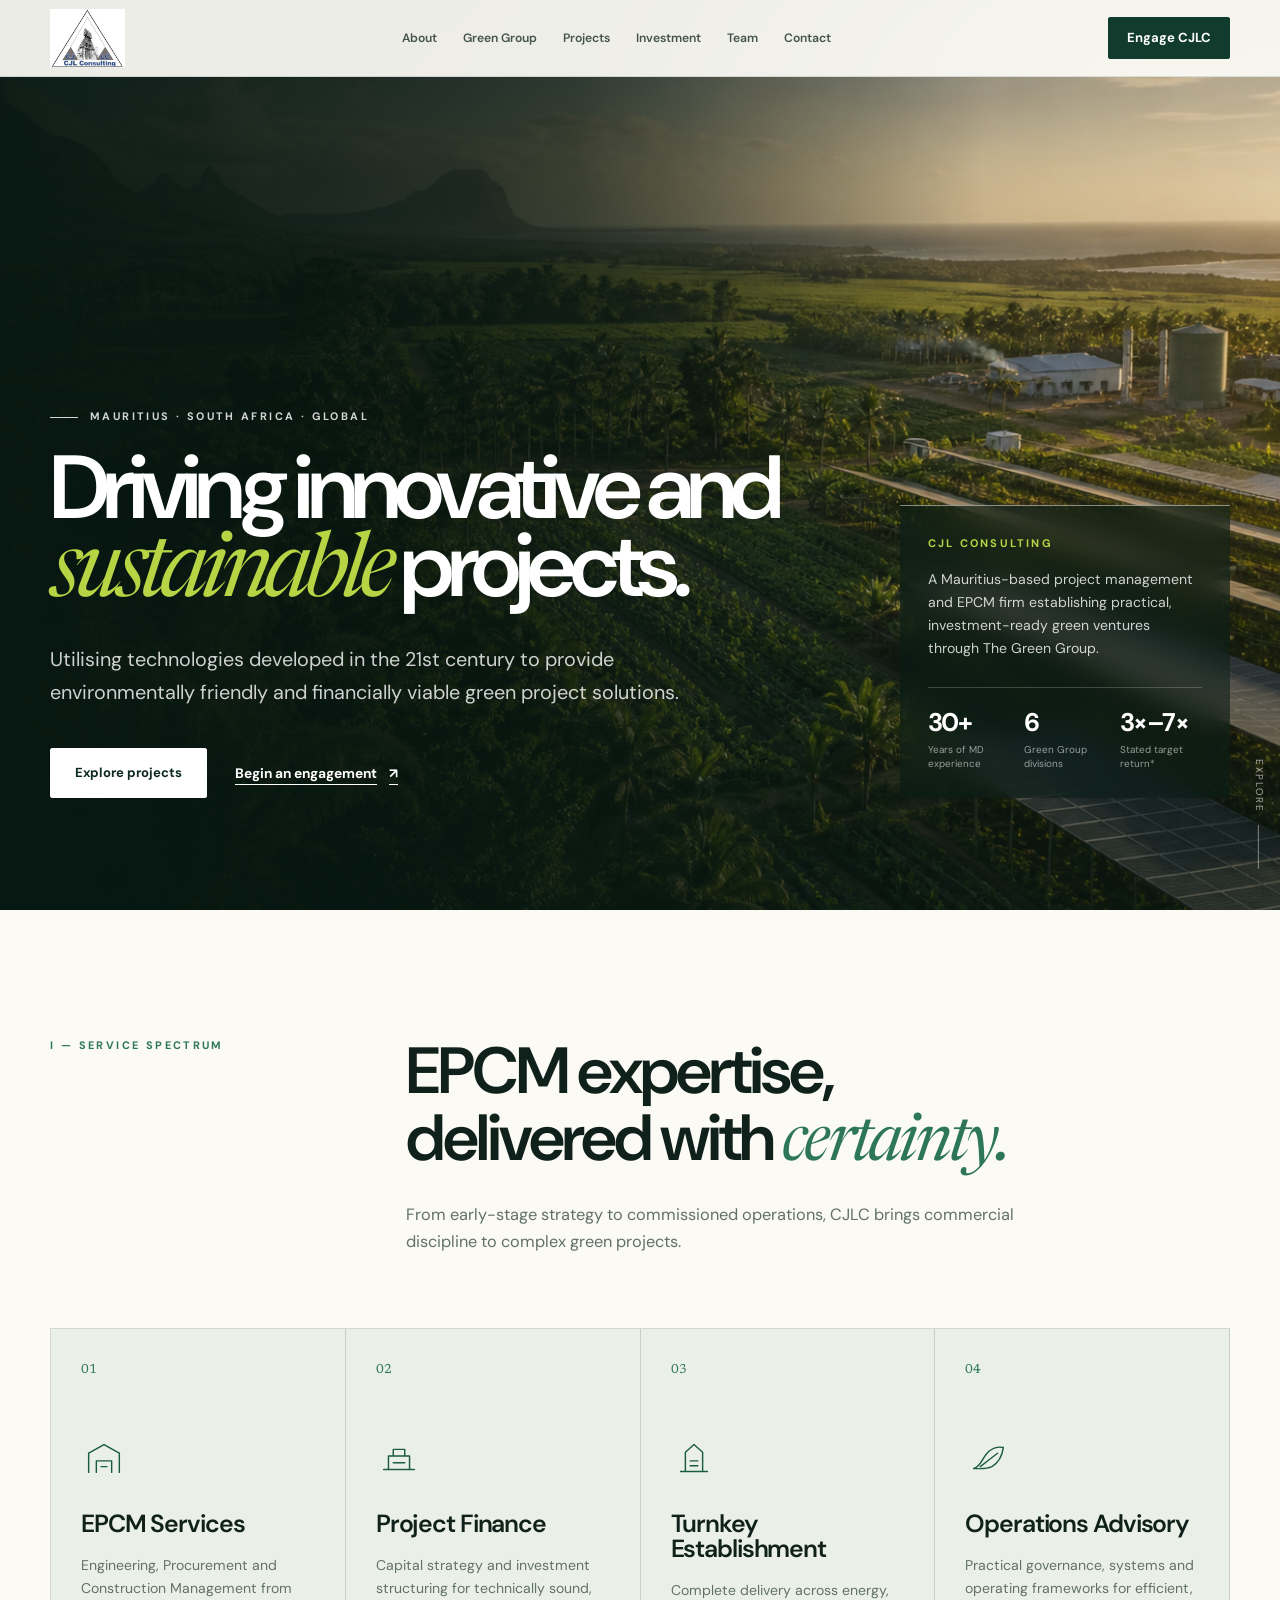
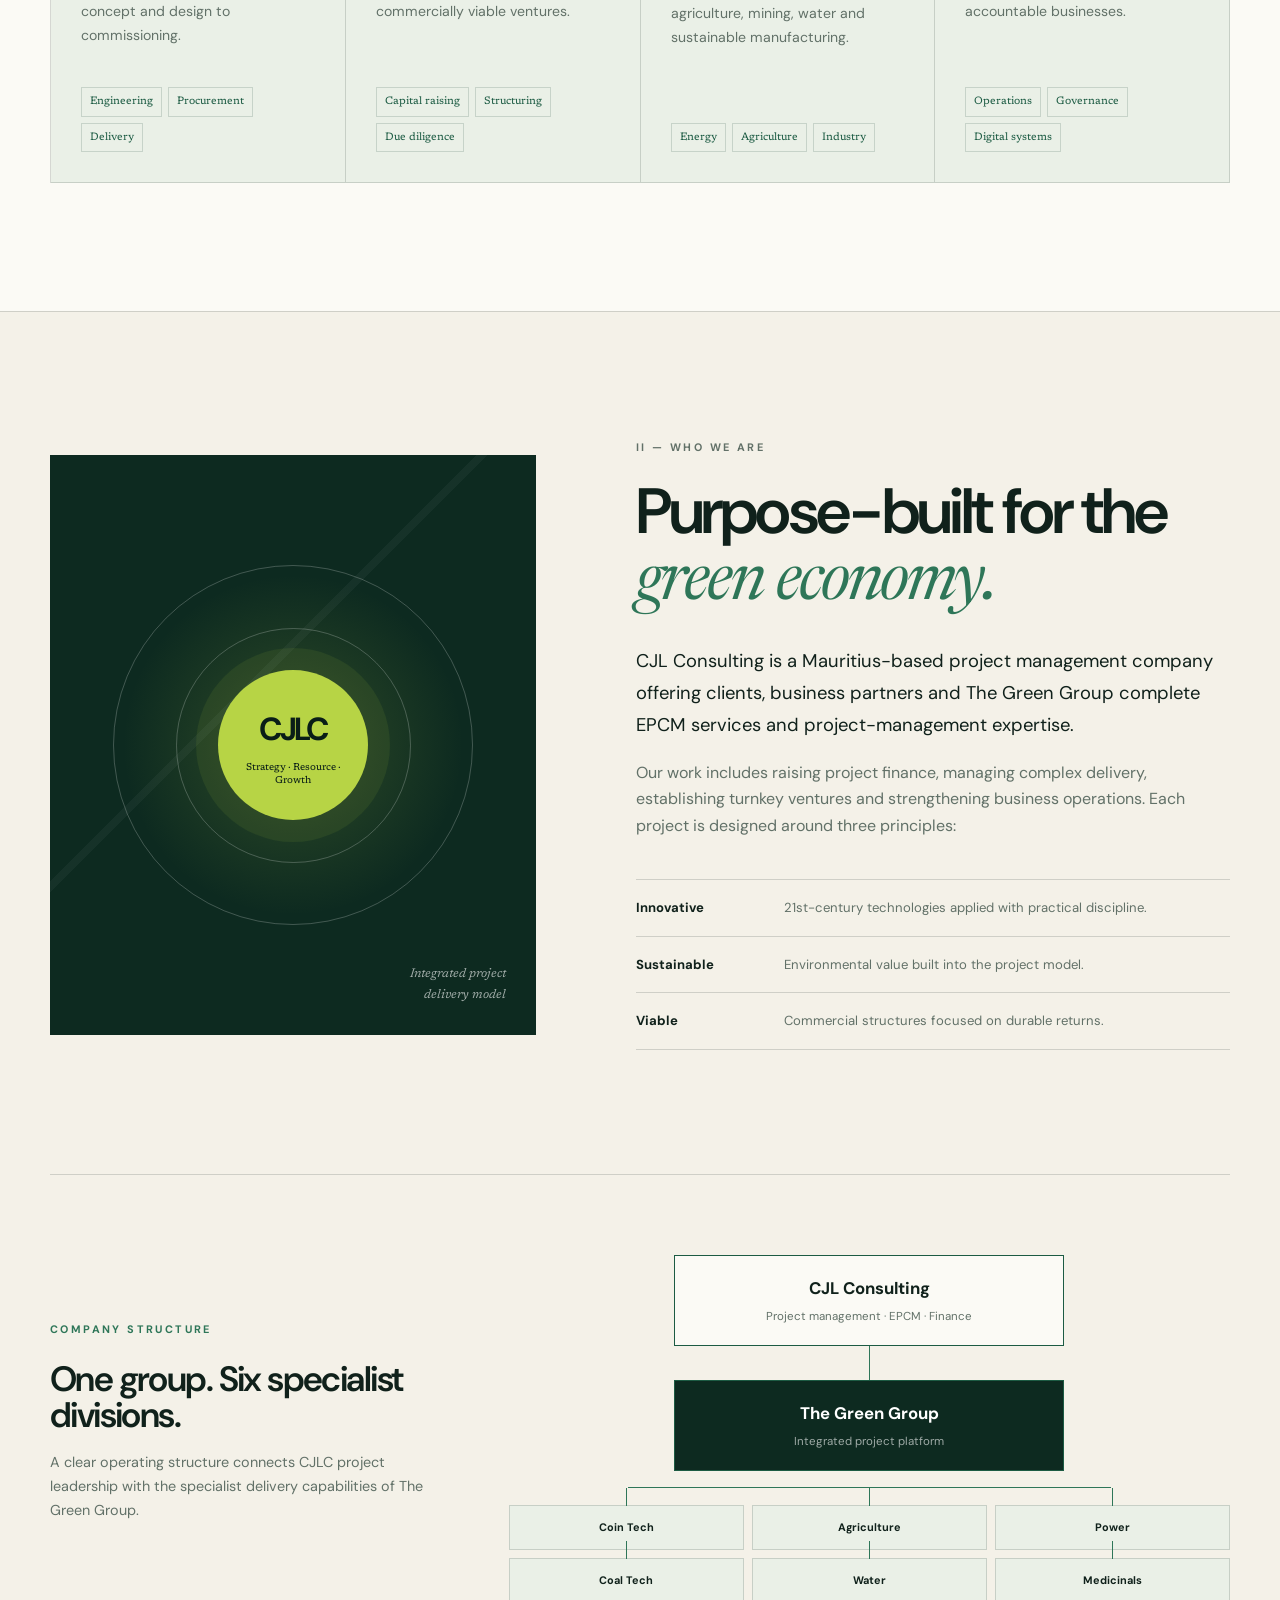
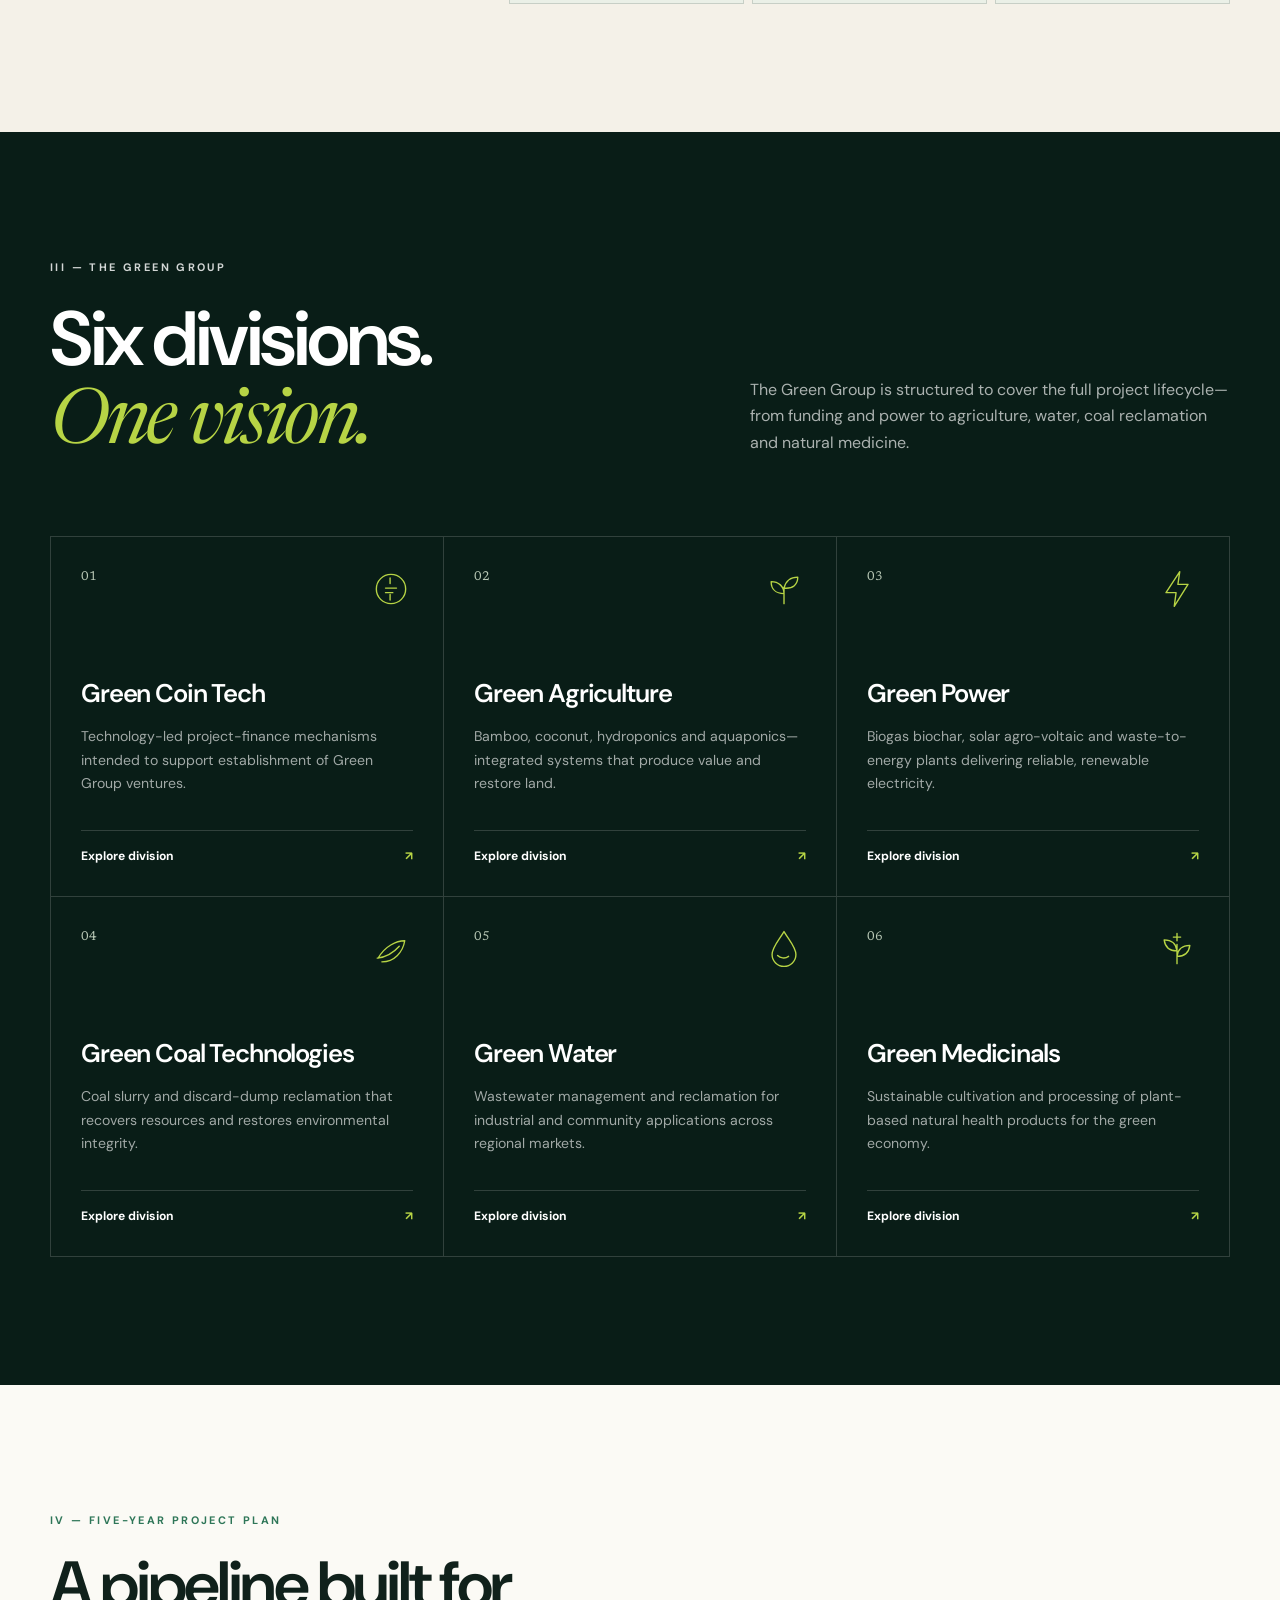
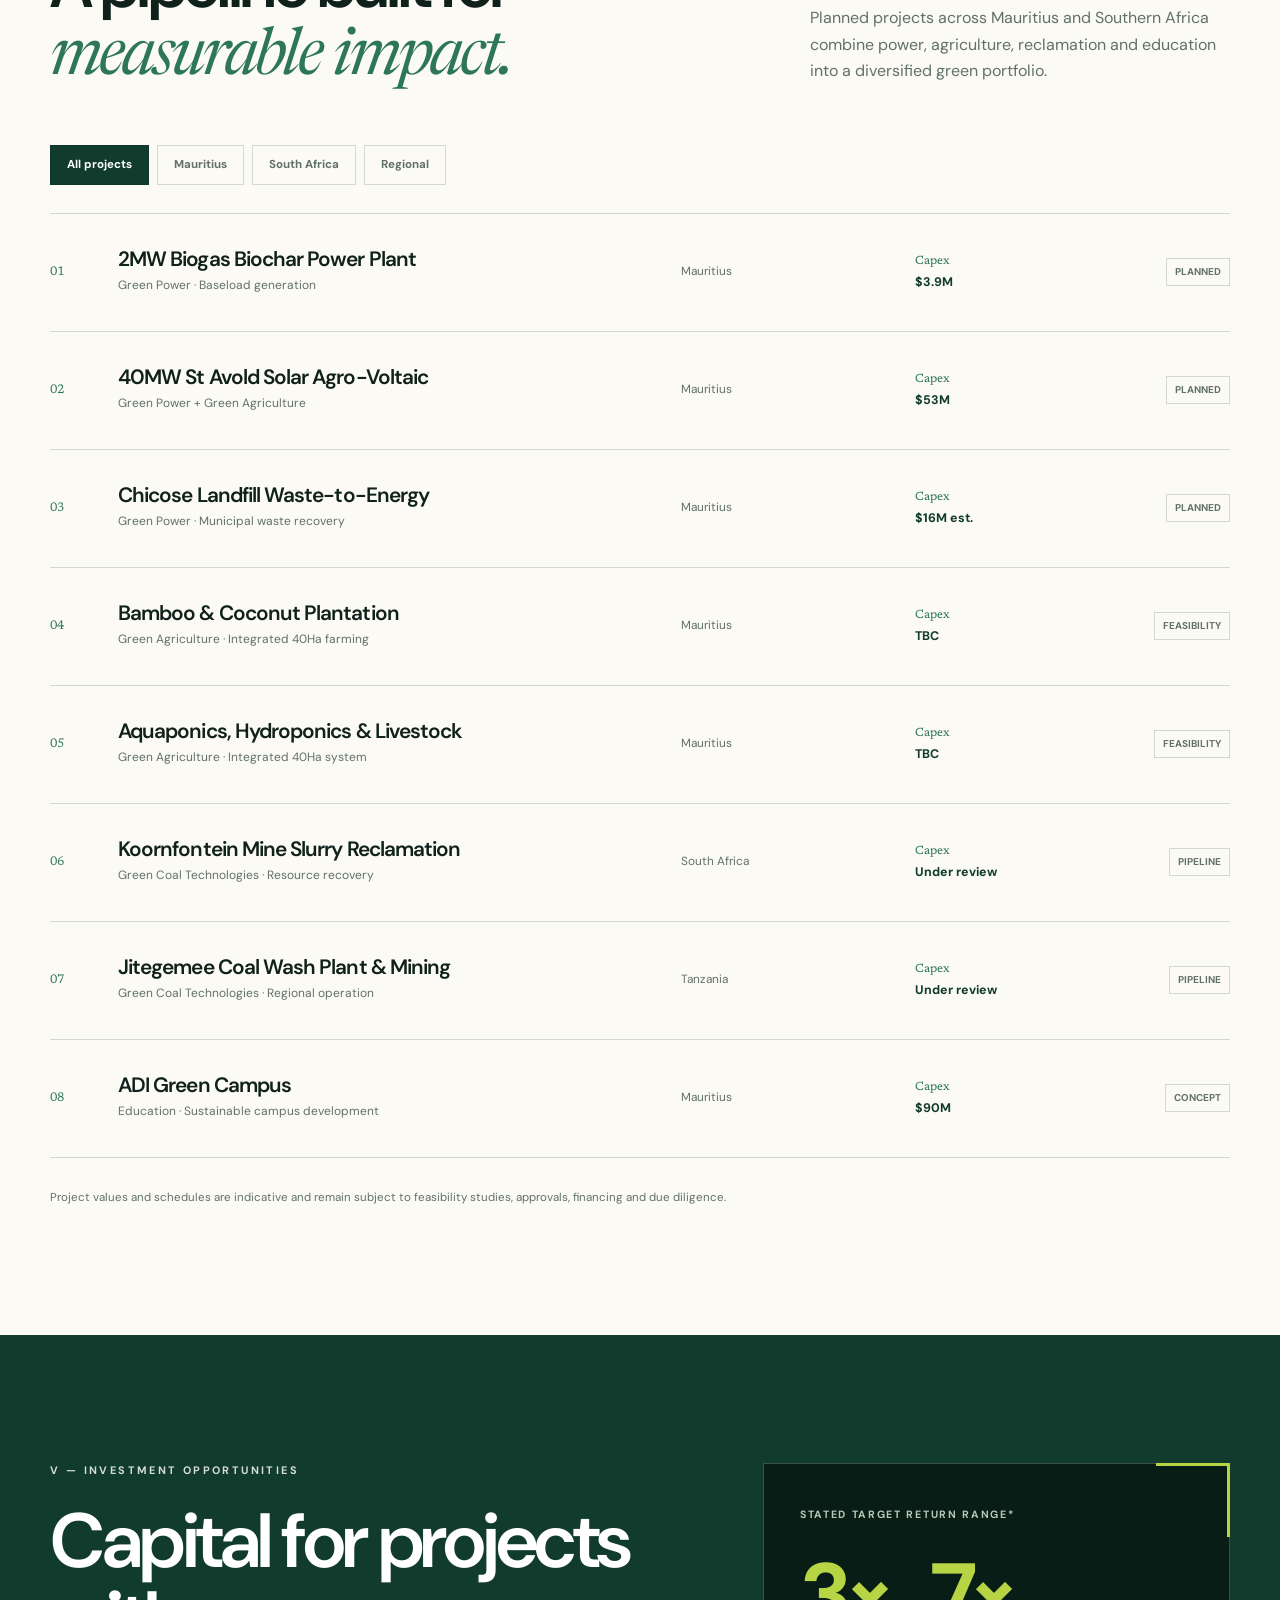
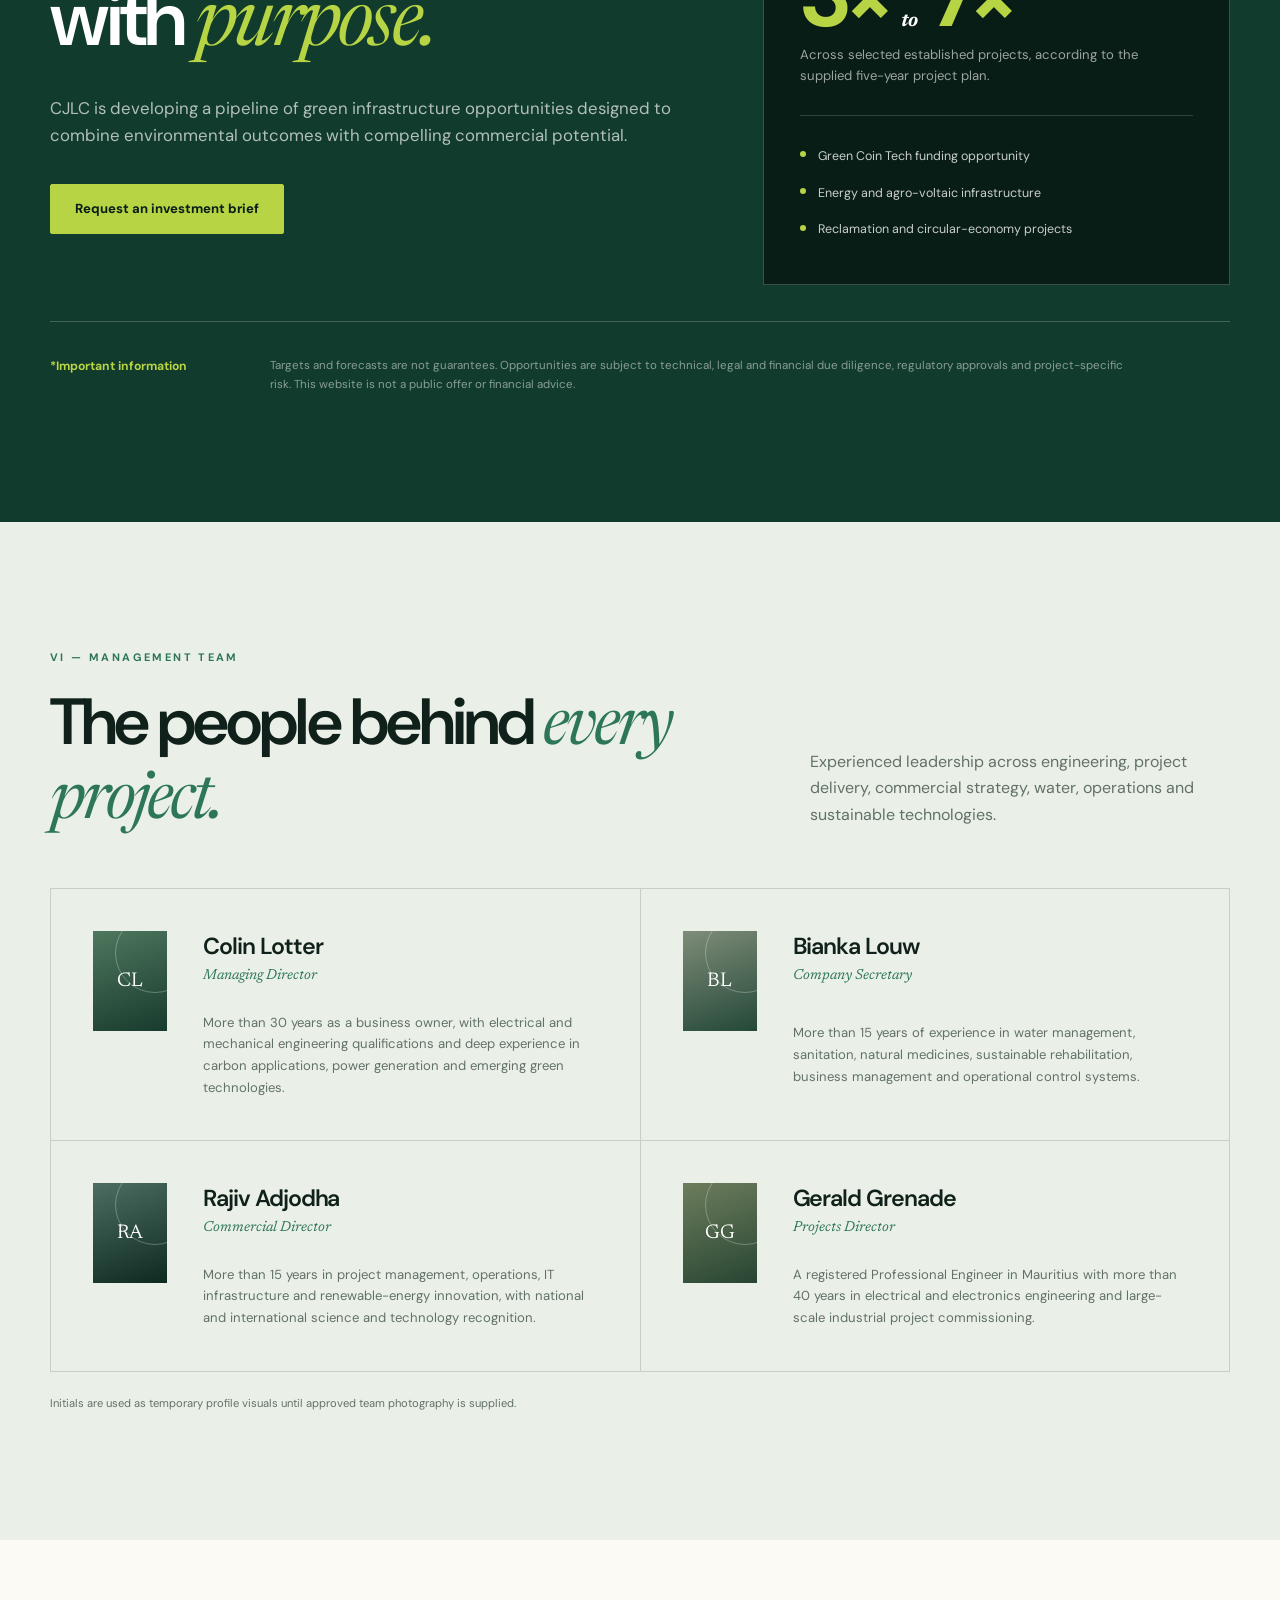
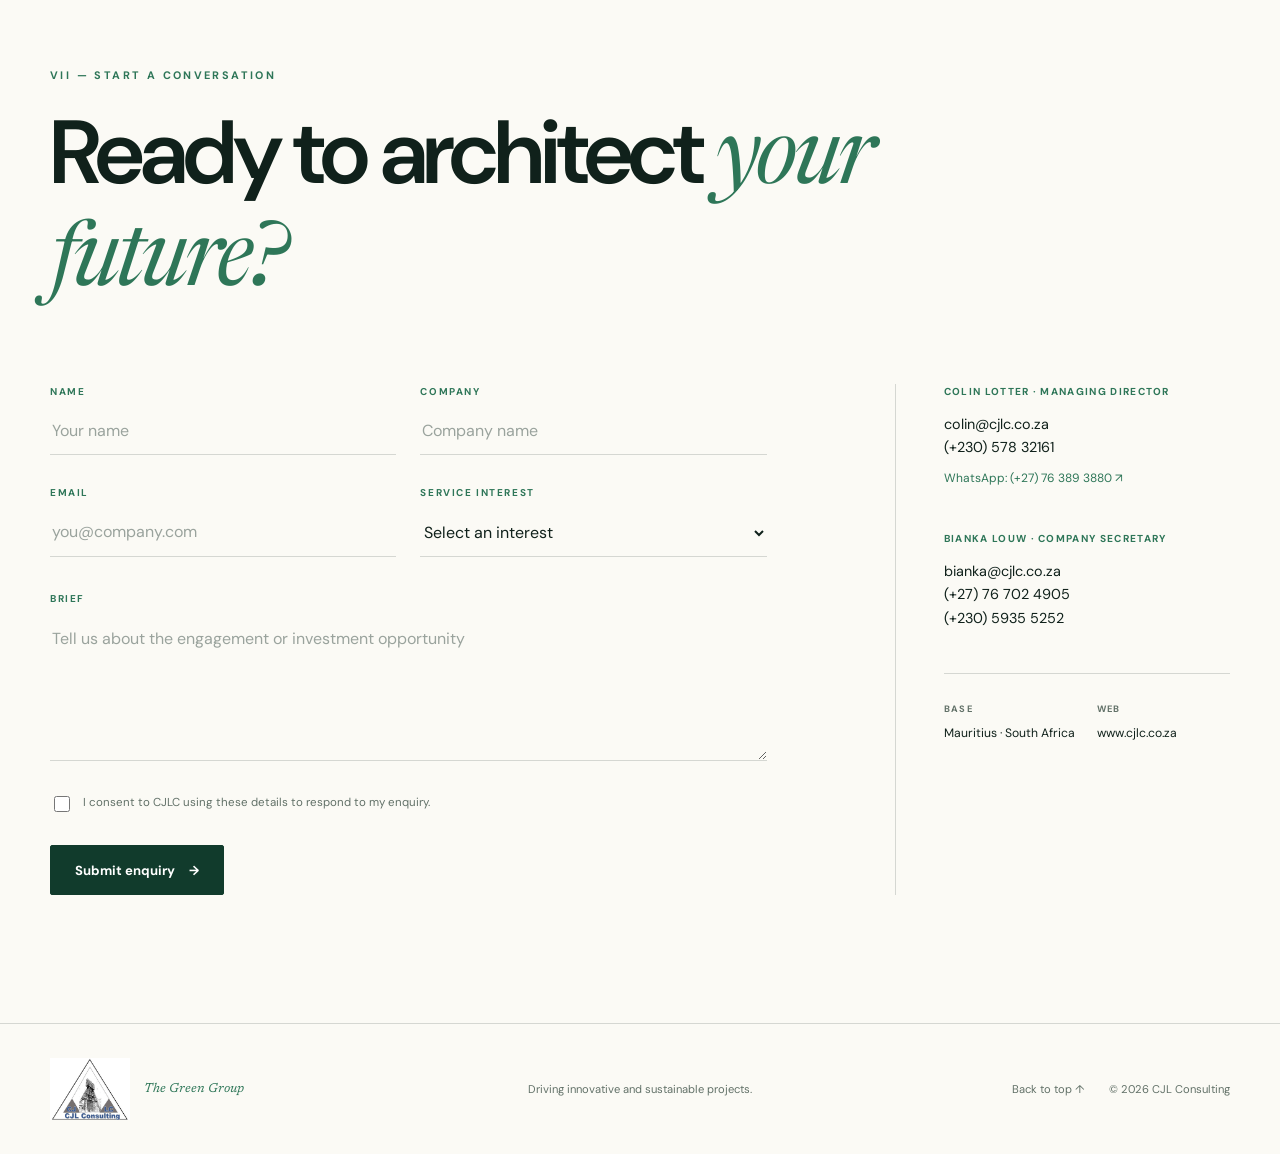
==== index.html @ 6fe9aca4 "Add files via upload" ====
<!doctype html>
<html lang="en">
<head>
  <meta charset="utf-8">
  <meta name="viewport" content="width=device-width, initial-scale=1">
  <meta name="theme-color" content="#113b2c">
  <meta name="description" content="CJL Consulting delivers EPCM, project management and investment-ready green projects across Mauritius, South Africa and regional markets.">
  <meta property="og:title" content="CJL Consulting | Driving Innovative and Sustainable Projects">
  <meta property="og:description" content="Environmentally responsible and financially viable project solutions from CJL Consulting and The Green Group.">
  <meta property="og:image" content="assets/cjlc-mauritius-energy-hero.png">
  <meta property="og:type" content="website">
  <title>CJL Consulting | Sustainable Project Solutions</title>
  <link rel="icon" href="assets/favicon.svg" type="image/svg+xml">
  <link rel="preconnect" href="https://fonts.googleapis.com">
  <link rel="preconnect" href="https://fonts.gstatic.com" crossorigin>
  <link href="https://fonts.googleapis.com/css2?family=DM+Sans:wght@400;500;600;700&family=Newsreader:ital,wght@0,400;0,500;1,400;1,500&display=swap" rel="stylesheet">
  <link rel="stylesheet" href="styles.css">
  <script src="script.js" defer></script>
</head>
<body>
  <a class="skip-link" href="#main-content">Skip to content</a>

  <header class="site-header" data-header>
    <div class="container header-inner">
      <a class="brand" href="#home" aria-label="CJL Consulting home">
        <img class="brand-logo" src="assets/cjlc-consulting-logo.png" alt="">
      </a>

      <button class="menu-toggle" type="button" aria-expanded="false" aria-controls="primary-navigation" data-menu-toggle>
        <span class="sr-only">Open navigation</span>
        <span></span><span></span>
      </button>

      <nav class="primary-nav" id="primary-navigation" aria-label="Primary navigation" data-navigation>
        <a href="#about">About</a>
        <a href="#group">Green Group</a>
        <a href="#projects">Projects</a>
        <a href="#investment">Investment</a>
        <a href="#team">Team</a>
        <a href="#contact">Contact</a>
      </nav>

      <a class="button button-small header-cta" href="#contact">Engage CJLC</a>
    </div>
  </header>

  <main id="main-content">
    <section class="hero" id="home" aria-labelledby="hero-title">
      <div class="hero-image" role="img" aria-label="Solar agro-voltaic project integrated with tropical agriculture in Mauritius"></div>
      <div class="hero-shade"></div>
      <div class="container hero-inner">
        <div class="hero-copy reveal">
          <p class="eyebrow light"><span></span>Mauritius · South Africa · Global</p>
          <h1 id="hero-title">Driving innovative and <em>sustainable</em> projects.</h1>
          <p class="hero-lead">Utilising technologies developed in the 21st century to provide environmentally friendly and financially viable green project solutions.</p>
          <div class="hero-actions">
            <a class="button button-light" href="#projects">Explore projects</a>
            <a class="text-link light-link" href="#contact">Begin an engagement <span aria-hidden="true">↗</span></a>
          </div>
        </div>

        <aside class="hero-panel reveal" aria-label="Company summary">
          <p class="panel-kicker">CJL Consulting</p>
          <p>A Mauritius-based project management and EPCM firm establishing practical, investment-ready green ventures through The Green Group.</p>
          <div class="hero-metrics">
            <div><strong>30+</strong><span>Years of MD experience</span></div>
            <div><strong>6</strong><span>Green Group divisions</span></div>
            <div><strong>3×–7×</strong><span>Stated target return*</span></div>
          </div>
        </aside>
      </div>
      <div class="hero-scroll" aria-hidden="true">Explore <span></span></div>
    </section>

    <section class="section services" aria-labelledby="services-title">
      <div class="container">
        <div class="section-heading reveal">
          <p class="eyebrow">I — Service spectrum</p>
          <div>
            <h2 id="services-title">EPCM expertise,<br>delivered with <em>certainty.</em></h2>
            <p>From early-stage strategy to commissioned operations, CJLC brings commercial discipline to complex green projects.</p>
          </div>
        </div>

        <div class="service-grid">
          <article class="service-card reveal">
            <span class="card-number">01</span>
            <svg class="service-icon" viewBox="0 0 48 48" aria-hidden="true"><path d="M8 39V19l16-9 16 9v20M16 39V27h16v12M21 33h6"/></svg>
            <h3>EPCM Services</h3>
            <p>Engineering, Procurement and Construction Management from concept and design to commissioning.</p>
            <ul class="tag-list" aria-label="EPCM capabilities"><li>Engineering</li><li>Procurement</li><li>Delivery</li></ul>
          </article>
          <article class="service-card reveal">
            <span class="card-number">02</span>
            <svg class="service-icon" viewBox="0 0 48 48" aria-hidden="true"><path d="M8 36h32M13 36V22h22v14M18 22v-7h12v7M18 29h12"/></svg>
            <h3>Project Finance</h3>
            <p>Capital strategy and investment structuring for technically sound, commercially viable ventures.</p>
            <ul class="tag-list" aria-label="Finance capabilities"><li>Capital raising</li><li>Structuring</li><li>Due diligence</li></ul>
          </article>
          <article class="service-card reveal">
            <span class="card-number">03</span>
            <svg class="service-icon" viewBox="0 0 48 48" aria-hidden="true"><path d="M10 38h28M15 38V18l9-8 9 8v20M20 27h8M20 32h8"/></svg>
            <h3>Turnkey Establishment</h3>
            <p>Complete delivery across energy, agriculture, mining, water and sustainable manufacturing.</p>
            <ul class="tag-list" aria-label="Turnkey sectors"><li>Energy</li><li>Agriculture</li><li>Industry</li></ul>
          </article>
          <article class="service-card reveal">
            <span class="card-number">04</span>
            <svg class="service-icon" viewBox="0 0 48 48" aria-hidden="true"><path d="M9 35c8-2 9-12 16-18 5-4 10-5 15-4-1 8-5 16-12 20-6 3-12 2-19 2Zm7-2c5-4 10-8 18-14"/></svg>
            <h3>Operations Advisory</h3>
            <p>Practical governance, systems and operating frameworks for efficient, accountable businesses.</p>
            <ul class="tag-list" aria-label="Advisory capabilities"><li>Operations</li><li>Governance</li><li>Digital systems</li></ul>
          </article>
        </div>
      </div>
    </section>

    <section class="section about" id="about" aria-labelledby="about-title">
      <div class="container about-layout">
        <div class="about-visual reveal">
          <div class="visual-orbit orbit-one"></div>
          <div class="visual-orbit orbit-two"></div>
          <div class="visual-core">
            <span>CJLC</span>
            <small>Strategy · Resource · Growth</small>
          </div>
          <div class="visual-note">Integrated project<br>delivery model</div>
        </div>

        <div class="about-copy reveal">
          <p class="eyebrow">II — Who we are</p>
          <h2 id="about-title">Purpose-built for the <em>green economy.</em></h2>
          <p class="large-copy">CJL Consulting is a Mauritius-based project management company offering clients, business partners and The Green Group complete EPCM services and project-management expertise.</p>
          <p>Our work includes raising project finance, managing complex delivery, establishing turnkey ventures and strengthening business operations. Each project is designed around three principles:</p>
          <div class="principles">
            <div><strong>Innovative</strong><span>21st-century technologies applied with practical discipline.</span></div>
            <div><strong>Sustainable</strong><span>Environmental value built into the project model.</span></div>
            <div><strong>Viable</strong><span>Commercial structures focused on durable returns.</span></div>
          </div>
        </div>
      </div>

      <div class="container structure-block reveal" aria-labelledby="structure-title">
        <div class="structure-intro">
          <p class="eyebrow">Company structure</p>
          <h3 id="structure-title">One group. Six specialist divisions.</h3>
          <p>A clear operating structure connects CJLC project leadership with the specialist delivery capabilities of The Green Group.</p>
        </div>
        <div class="structure-map">
          <div class="structure-node parent"><strong>CJL Consulting</strong><span>Project management · EPCM · Finance</span></div>
          <span class="structure-line vertical" aria-hidden="true"></span>
          <div class="structure-node group-node"><strong>The Green Group</strong><span>Integrated project platform</span></div>
          <div class="structure-branches" aria-label="The Green Group divisions">
            <span>Coin Tech</span><span>Agriculture</span><span>Power</span><span>Coal Tech</span><span>Water</span><span>Medicinals</span>
          </div>
        </div>
      </div>
    </section>

    <section class="section group" id="group" aria-labelledby="group-title">
      <div class="container">
        <div class="group-heading reveal">
          <div>
            <p class="eyebrow light">III — The Green Group</p>
            <h2 id="group-title">Six divisions.<br><em>One vision.</em></h2>
          </div>
          <p>The Green Group is structured to cover the full project lifecycle—from funding and power to agriculture, water, coal reclamation and natural medicine.</p>
        </div>

        <div class="division-grid">
          <article class="division-card reveal">
            <div class="division-top"><span>01</span><svg viewBox="0 0 48 48" aria-hidden="true"><circle cx="24" cy="24" r="16"/><path d="M18 23h12M18 28h8M23 12v6M23 30v6"/></svg></div>
            <h3>Green Coin Tech</h3>
            <p>Technology-led project-finance mechanisms intended to support establishment of Green Group ventures.</p>
            <button class="division-link" type="button" data-division="coin">Explore division <span aria-hidden="true">↗</span></button>
          </article>
          <article class="division-card reveal">
            <div class="division-top"><span>02</span><svg viewBox="0 0 48 48" aria-hidden="true"><path d="M24 40V22M24 29c-9 0-14-5-14-13 8 0 14 5 14 13Zm0-6c2-8 7-12 15-12 0 8-5 13-15 12Z"/></svg></div>
            <h3>Green Agriculture</h3>
            <p>Bamboo, coconut, hydroponics and aquaponics—integrated systems that produce value and restore land.</p>
            <button class="division-link" type="button" data-division="agriculture">Explore division <span aria-hidden="true">↗</span></button>
          </article>
          <article class="division-card reveal">
            <div class="division-top"><span>03</span><svg viewBox="0 0 48 48" aria-hidden="true"><path d="m27 5-15 23h11l-2 15 15-24H25l2-14Z"/></svg></div>
            <h3>Green Power</h3>
            <p>Biogas biochar, solar agro-voltaic and waste-to-energy plants delivering reliable, renewable electricity.</p>
            <button class="division-link" type="button" data-division="power">Explore division <span aria-hidden="true">↗</span></button>
          </article>
          <article class="division-card reveal">
            <div class="division-top"><span>04</span><svg viewBox="0 0 48 48" aria-hidden="true"><path d="M10 34c7-13 20-19 29-19-2 12-11 23-25 23M9 34c8-1 17-5 24-13"/></svg></div>
            <h3>Green Coal Technologies</h3>
            <p>Coal slurry and discard-dump reclamation that recovers resources and restores environmental integrity.</p>
            <button class="division-link" type="button" data-division="coal">Explore division <span aria-hidden="true">↗</span></button>
          </article>
          <article class="division-card reveal">
            <div class="division-top"><span>05</span><svg viewBox="0 0 48 48" aria-hidden="true"><path d="M24 5c6 10 13 17 13 25a13 13 0 0 1-26 0c0-8 7-15 13-25Z"/><path d="M17 31c3 3 8 4 12 1"/></svg></div>
            <h3>Green Water</h3>
            <p>Wastewater management and reclamation for industrial and community applications across regional markets.</p>
            <button class="division-link" type="button" data-division="water">Explore division <span aria-hidden="true">↗</span></button>
          </article>
          <article class="division-card reveal">
            <div class="division-top"><span>06</span><svg viewBox="0 0 48 48" aria-hidden="true"><path d="M24 40V19M24 26c-8 0-13-4-14-12 8 0 13 4 14 12Zm0 6c8 0 13-4 14-12-8 0-13 4-14 12Z"/><path d="M20 11h8M24 7v8"/></svg></div>
            <h3>Green Medicinals</h3>
            <p>Sustainable cultivation and processing of plant-based natural health products for the green economy.</p>
            <button class="division-link" type="button" data-division="medicinals">Explore division <span aria-hidden="true">↗</span></button>
          </article>
        </div>
      </div>
    </section>

    <section class="section projects" id="projects" aria-labelledby="projects-title">
      <div class="container">
        <div class="project-heading reveal">
          <div>
            <p class="eyebrow">IV — Five-year project plan</p>
            <h2 id="projects-title">A pipeline built for <em>measurable impact.</em></h2>
          </div>
          <p>Planned projects across Mauritius and Southern Africa combine power, agriculture, reclamation and education into a diversified green portfolio.</p>
        </div>

        <div class="project-toolbar reveal" aria-label="Project filters">
          <button class="filter-button active" type="button" data-filter="all">All projects</button>
          <button class="filter-button" type="button" data-filter="mauritius">Mauritius</button>
          <button class="filter-button" type="button" data-filter="south-africa">South Africa</button>
          <button class="filter-button" type="button" data-filter="regional">Regional</button>
        </div>

        <div class="project-list" data-project-list>
          <article class="project-row reveal" data-location="mauritius">
            <span class="project-index">01</span>
            <div><h3>2MW Biogas Biochar Power Plant</h3><p>Green Power · Baseload generation</p></div>
            <span class="project-location">Mauritius</span>
            <span class="project-capex">Capex <strong>$3.9M</strong></span>
            <span class="project-status">Planned</span>
          </article>
          <article class="project-row reveal" data-location="mauritius">
            <span class="project-index">02</span>
            <div><h3>40MW St Avold Solar Agro-Voltaic</h3><p>Green Power + Green Agriculture</p></div>
            <span class="project-location">Mauritius</span>
            <span class="project-capex">Capex <strong>$53M</strong></span>
            <span class="project-status">Planned</span>
          </article>
          <article class="project-row reveal" data-location="mauritius">
            <span class="project-index">03</span>
            <div><h3>Chicose Landfill Waste-to-Energy</h3><p>Green Power · Municipal waste recovery</p></div>
            <span class="project-location">Mauritius</span>
            <span class="project-capex">Capex <strong>$16M est.</strong></span>
            <span class="project-status">Planned</span>
          </article>
          <article class="project-row reveal" data-location="mauritius">
            <span class="project-index">04</span>
            <div><h3>Bamboo & Coconut Plantation</h3><p>Green Agriculture · Integrated 40Ha farming</p></div>
            <span class="project-location">Mauritius</span>
            <span class="project-capex">Capex <strong>TBC</strong></span>
            <span class="project-status">Feasibility</span>
          </article>
          <article class="project-row reveal" data-location="mauritius">
            <span class="project-index">05</span>
            <div><h3>Aquaponics, Hydroponics & Livestock</h3><p>Green Agriculture · Integrated 40Ha system</p></div>
            <span class="project-location">Mauritius</span>
            <span class="project-capex">Capex <strong>TBC</strong></span>
            <span class="project-status">Feasibility</span>
          </article>
          <article class="project-row reveal" data-location="south-africa">
            <span class="project-index">06</span>
            <div><h3>Koornfontein Mine Slurry Reclamation</h3><p>Green Coal Technologies · Resource recovery</p></div>
            <span class="project-location">South Africa</span>
            <span class="project-capex">Capex <strong>Under review</strong></span>
            <span class="project-status">Pipeline</span>
          </article>
          <article class="project-row reveal" data-location="regional">
            <span class="project-index">07</span>
            <div><h3>Jitegemee Coal Wash Plant & Mining</h3><p>Green Coal Technologies · Regional operation</p></div>
            <span class="project-location">Tanzania</span>
            <span class="project-capex">Capex <strong>Under review</strong></span>
            <span class="project-status">Pipeline</span>
          </article>
          <article class="project-row reveal" data-location="mauritius">
            <span class="project-index">08</span>
            <div><h3>ADI Green Campus</h3><p>Education · Sustainable campus development</p></div>
            <span class="project-location">Mauritius</span>
            <span class="project-capex">Capex <strong>$90M</strong></span>
            <span class="project-status">Concept</span>
          </article>
        </div>
        <p class="project-note reveal">Project values and schedules are indicative and remain subject to feasibility studies, approvals, financing and due diligence.</p>
      </div>
    </section>

    <section class="section investment" id="investment" aria-labelledby="investment-title">
      <div class="container investment-layout">
        <div class="investment-copy reveal">
          <p class="eyebrow light">V — Investment opportunities</p>
          <h2 id="investment-title">Capital for projects with <em>purpose.</em></h2>
          <p>CJLC is developing a pipeline of green infrastructure opportunities designed to combine environmental outcomes with compelling commercial potential.</p>
          <a class="button button-accent" href="#contact">Request an investment brief</a>
        </div>
        <div class="return-card reveal">
          <span class="return-label">Stated target return range*</span>
          <strong>3×<span>to</span>7×</strong>
          <p>Across selected established projects, according to the supplied five-year project plan.</p>
          <ul>
            <li>Green Coin Tech funding opportunity</li>
            <li>Energy and agro-voltaic infrastructure</li>
            <li>Reclamation and circular-economy projects</li>
          </ul>
        </div>
        <div class="investment-disclaimer reveal">
          <strong>*Important information</strong>
          <p>Targets and forecasts are not guarantees. Opportunities are subject to technical, legal and financial due diligence, regulatory approvals and project-specific risk. This website is not a public offer or financial advice.</p>
        </div>
      </div>
    </section>

    <section class="section team" id="team" aria-labelledby="team-title">
      <div class="container">
        <div class="team-heading reveal">
          <div><p class="eyebrow">VI — Management team</p><h2 id="team-title">The people behind <em>every project.</em></h2></div>
          <p>Experienced leadership across engineering, project delivery, commercial strategy, water, operations and sustainable technologies.</p>
        </div>
        <div class="team-grid">
          <article class="person-card reveal">
            <div class="person-avatar" aria-label="Photo placeholder for Colin Lotter"><span>CL</span></div>
            <div class="person-meta"><h3>Colin Lotter</h3><p>Managing Director</p></div>
            <p>More than 30 years as a business owner, with electrical and mechanical engineering qualifications and deep experience in carbon applications, power generation and emerging green technologies.</p>
          </article>
          <article class="person-card reveal">
            <div class="person-avatar avatar-two" aria-label="Photo placeholder for Bianka Louw"><span>BL</span></div>
            <div class="person-meta"><h3>Bianka Louw</h3><p>Company Secretary</p></div>
            <p>More than 15 years of experience in water management, sanitation, natural medicines, sustainable rehabilitation, business management and operational control systems.</p>
          </article>
          <article class="person-card reveal">
            <div class="person-avatar avatar-three" aria-label="Photo placeholder for Rajiv Adjodha"><span>RA</span></div>
            <div class="person-meta"><h3>Rajiv Adjodha</h3><p>Commercial Director</p></div>
            <p>More than 15 years in project management, operations, IT infrastructure and renewable-energy innovation, with national and international science and technology recognition.</p>
          </article>
          <article class="person-card reveal">
            <div class="person-avatar avatar-four" aria-label="Photo placeholder for Gerald Grenade"><span>GG</span></div>
            <div class="person-meta"><h3>Gerald Grenade</h3><p>Projects Director</p></div>
            <p>A registered Professional Engineer in Mauritius with more than 40 years in electrical and electronics engineering and large-scale industrial project commissioning.</p>
          </article>
        </div>
        <p class="photo-note reveal">Initials are used as temporary profile visuals until approved team photography is supplied.</p>
      </div>
    </section>

    <section class="section contact" id="contact" aria-labelledby="contact-title">
      <div class="container">
        <div class="contact-heading reveal">
          <p class="eyebrow">VII — Start a conversation</p>
          <h2 id="contact-title">Ready to architect <em>your future?</em></h2>
        </div>

        <div class="contact-layout">
          <form class="contact-form reveal" name="cjlc-enquiry" method="POST" action="/thank-you.html" data-netlify="true" netlify-honeypot="bot-field">
            <input type="hidden" name="form-name" value="cjlc-enquiry">
            <p class="hidden-field"><label>Do not fill this out: <input name="bot-field"></label></p>
            <div class="field-grid">
              <label><span>Name</span><input type="text" name="name" autocomplete="name" placeholder="Your name" required></label>
              <label><span>Company</span><input type="text" name="company" autocomplete="organization" placeholder="Company name"></label>
              <label><span>Email</span><input type="email" name="email" autocomplete="email" placeholder="you@company.com" required></label>
              <label><span>Service interest</span>
                <select name="interest" required>
                  <option value="">Select an interest</option>
                  <option>EPCM Services</option>
                  <option>Project Finance</option>
                  <option>Turnkey Project Establishment</option>
                  <option>Green Coin Tech</option>
                  <option>Green Agriculture</option>
                  <option>Green Power</option>
                  <option>Green Coal Technologies</option>
                  <option>Green Water</option>
                  <option>Green Medicinals</option>
                  <option>Investment Opportunity</option>
                </select>
              </label>
            </div>
            <label><span>Brief</span><textarea name="message" rows="5" placeholder="Tell us about the engagement or investment opportunity" required></textarea></label>
            <label class="consent"><input type="checkbox" name="consent" required><span>I consent to CJLC using these details to respond to my enquiry.</span></label>
            <button class="button" type="submit">Submit enquiry <span aria-hidden="true">→</span></button>
          </form>

          <aside class="contact-details reveal" aria-label="Direct contact details">
            <div>
              <span class="contact-label">Colin Lotter · Managing Director</span>
              <a href="mailto:colin@cjlc.co.za">colin@cjlc.co.za</a>
              <a href="tel:+23057832161">(+230) 578 32161</a>
              <a class="whatsapp" href="https://wa.me/27763893880" target="_blank" rel="noopener">WhatsApp: (+27) 76 389 3880 ↗</a>
            </div>
            <div>
              <span class="contact-label">Bianka Louw · Company Secretary</span>
              <a href="mailto:bianka@cjlc.co.za">bianka@cjlc.co.za</a>
              <a href="tel:+27767024905">(+27) 76 702 4905</a>
              <a href="tel:+23059355252">(+230) 5935 5252</a>
            </div>
            <div class="contact-base">
              <span><small>Base</small>Mauritius · South Africa</span>
              <span><small>Web</small><a href="https://www.cjlc.co.za">www.cjlc.co.za</a></span>
            </div>
          </aside>
        </div>
      </div>
    </section>
  </main>

  <footer class="site-footer">
    <div class="container footer-inner">
      <a class="footer-brand" href="#home">
        <img class="footer-logo" src="assets/cjlc-consulting-logo.png" alt="CJL Consulting">
        <span>The Green Group</span>
      </a>
      <p>Driving innovative and sustainable projects.</p>
      <div><a href="#home">Back to top ↑</a><span>© <span data-year>2026</span> CJL Consulting</span></div>
    </div>
  </footer>

  <dialog class="division-dialog" data-division-dialog aria-labelledby="dialog-title">
    <button class="dialog-close" type="button" data-dialog-close aria-label="Close division details">×</button>
    <span class="dialog-number" data-dialog-number>01</span>
    <h2 id="dialog-title" data-dialog-title>Division</h2>
    <p class="dialog-lead" data-dialog-lead></p>
    <div class="dialog-columns">
      <div><h3>Core focus</h3><ul data-dialog-focus></ul></div>
      <div><h3>Project role</h3><p data-dialog-role></p></div>
    </div>
    <a class="button" href="#contact" data-dialog-contact>Discuss this division</a>
  </dialog>
</body>
</html>
---- styles.css ----
:root {
  --forest-950: #091d17;
  --forest-900: #0d2a20;
  --forest-800: #113b2c;
  --forest-700: #1c5b43;
  --forest-600: #2e7658;
  --sage-300: #b9c8b6;
  --sage-200: #dbe4d8;
  --sage-100: #eaf0e7;
  --cream: #f4f1e8;
  --paper: #fbfaf5;
  --ink: #10211b;
  --muted: #627168;
  --line: rgba(16, 33, 27, 0.16);
  --lime: #b7d445;
  --gold: #d4b266;
  --white: #ffffff;
  --shadow: 0 24px 70px rgba(8, 31, 23, 0.14);
  --radius: 2px;
  --container: min(1180px, calc(100% - 48px));
  --sans: "DM Sans", Arial, sans-serif;
  --serif: "Newsreader", Georgia, serif;
}

*, *::before, *::after { box-sizing: border-box; }
html { scroll-behavior: smooth; scroll-padding-top: 84px; }
body {
  margin: 0;
  background: var(--paper);
  color: var(--ink);
  font-family: var(--sans);
  font-size: 16px;
  line-height: 1.65;
  -webkit-font-smoothing: antialiased;
}
body.menu-open { overflow: hidden; }
img, svg { display: block; max-width: 100%; }
a { color: inherit; }
button, input, select, textarea { font: inherit; }
button { color: inherit; }
p, h1, h2, h3 { margin-top: 0; }
h1, h2, h3 { letter-spacing: -0.045em; line-height: 1.02; }
h1, h2 { font-weight: 600; }
h3 { font-weight: 600; }
em { color: var(--forest-600); font-family: var(--serif); font-weight: 400; }
::selection { background: var(--lime); color: var(--forest-950); }

.container { width: var(--container); margin-inline: auto; }
.section { padding: 128px 0; }
.sr-only {
  position: absolute;
  width: 1px;
  height: 1px;
  padding: 0;
  margin: -1px;
  overflow: hidden;
  clip: rect(0, 0, 0, 0);
  white-space: nowrap;
  border: 0;
}
.skip-link {
  position: fixed;
  top: 12px;
  left: 12px;
  z-index: 1000;
  transform: translateY(-150%);
  opacity: 0;
  pointer-events: none;
  background: var(--white);
  padding: 10px 16px;
  color: var(--forest-900);
}
.skip-link:focus, .skip-link:focus-visible { transform: translateY(0); opacity: 1; pointer-events: auto; }

.eyebrow {
  display: flex;
  align-items: center;
  gap: 12px;
  margin-bottom: 24px;
  color: var(--forest-600);
  font-family: var(--sans);
  font-size: 0.68rem;
  font-weight: 700;
  letter-spacing: 0.22em;
  line-height: 1.4;
  text-transform: uppercase;
}
.eyebrow.light { color: rgba(255,255,255,0.82); }
.eyebrow > span { width: 28px; height: 1px; background: currentColor; }

.button {
  display: inline-flex;
  align-items: center;
  justify-content: center;
  gap: 14px;
  min-height: 50px;
  padding: 0 24px;
  border: 1px solid var(--forest-800);
  border-radius: var(--radius);
  background: var(--forest-800);
  color: var(--white);
  font-size: 0.82rem;
  font-weight: 700;
  line-height: 1;
  text-decoration: none;
  transition: background 180ms ease, color 180ms ease, border-color 180ms ease, transform 180ms ease;
}
.button:hover { background: var(--forest-950); border-color: var(--forest-950); transform: translateY(-2px); }
.button:focus-visible, a:focus-visible, button:focus-visible, input:focus-visible, select:focus-visible, textarea:focus-visible {
  outline: 3px solid var(--lime);
  outline-offset: 3px;
}
.button-small { min-height: 42px; padding-inline: 18px; }
.button-light { border-color: var(--white); background: var(--white); color: var(--forest-900); }
.button-light:hover { background: var(--lime); border-color: var(--lime); color: var(--forest-950); }
.button-accent { border-color: var(--lime); background: var(--lime); color: var(--forest-950); }
.button-accent:hover { background: var(--white); border-color: var(--white); }
.text-link { display: inline-flex; align-items: center; gap: 12px; font-size: 0.86rem; font-weight: 700; text-underline-offset: 6px; }
.text-link span { transition: transform 180ms ease; }
.text-link:hover span { transform: translate(3px, -3px); }
.light-link { color: var(--white); }

/* Header */
.site-header {
  position: fixed;
  inset: 0 0 auto;
  z-index: 100;
  min-height: 76px;
  border-bottom: 1px solid rgba(16, 33, 27, 0.12);
  background: rgba(251, 250, 245, 0.94);
  backdrop-filter: blur(14px);
  transition: box-shadow 180ms ease, background 180ms ease;
}
.site-header.scrolled { box-shadow: 0 8px 36px rgba(9, 29, 23, 0.09); background: rgba(251, 250, 245, 0.98); }
.header-inner { min-height: 76px; display: grid; grid-template-columns: auto 1fr auto; align-items: center; gap: 34px; }
.brand { display: inline-flex; align-items: center; text-decoration: none; color: var(--forest-950); }
.brand-logo { width: auto; height: 58px; object-fit: contain; background: var(--white); }
.primary-nav { display: flex; align-items: center; justify-content: center; gap: 26px; }
.primary-nav a { position: relative; color: #44534b; font-size: 0.76rem; font-weight: 600; text-decoration: none; }
.primary-nav a::after { content: ""; position: absolute; right: 0; bottom: -8px; left: 0; height: 1px; background: var(--forest-700); transform: scaleX(0); transition: transform 180ms ease; }
.primary-nav a:hover::after, .primary-nav a.active::after { transform: scaleX(1); }
.primary-nav a.active { color: var(--forest-900); }
.menu-toggle { display: none; width: 44px; height: 44px; padding: 0; border: 0; background: transparent; }
.menu-toggle > span:not(.sr-only) { display: block; width: 22px; height: 1px; margin: 5px auto; background: var(--forest-950); transition: transform 180ms ease; }

/* Hero */
.hero {
  position: relative;
  min-height: 910px;
  overflow: hidden;
  background: var(--forest-950);
  color: var(--white);
}
.hero-image { position: absolute; inset: 0; background: url("assets/cjlc-mauritius-energy-hero.png") center / cover no-repeat; transform: scale(1.01); }
.hero-shade { position: absolute; inset: 0; background: linear-gradient(90deg, rgba(7,24,18,0.94) 0%, rgba(7,24,18,0.68) 45%, rgba(7,24,18,0.12) 77%), linear-gradient(0deg, rgba(7,24,18,0.54) 0%, transparent 52%); }
.hero-inner { position: relative; z-index: 2; min-height: 910px; display: grid; grid-template-columns: minmax(0, 1.4fr) minmax(290px, 0.6fr); align-items: end; gap: 80px; padding-top: 160px; padding-bottom: 112px; }
.hero-copy { max-width: 760px; }
.hero h1 { max-width: 740px; margin-bottom: 28px; font-size: clamp(3.8rem, 7vw, 7.2rem); line-height: 0.87; letter-spacing: -0.075em; }
.hero h1 em { color: var(--lime); }
.hero-lead { max-width: 660px; margin-bottom: 38px; color: rgba(255,255,255,0.8); font-size: clamp(1.02rem, 1.55vw, 1.28rem); line-height: 1.7; }
.hero-actions { display: flex; flex-wrap: wrap; align-items: center; gap: 28px; }
.hero-panel { align-self: end; padding: 28px; border-top: 1px solid rgba(255,255,255,0.48); background: rgba(9,29,23,0.55); backdrop-filter: blur(14px); }
.panel-kicker { margin-bottom: 16px; color: var(--lime); font-size: 0.69rem; font-weight: 700; letter-spacing: 0.2em; text-transform: uppercase; }
.hero-panel > p:not(.panel-kicker) { margin-bottom: 26px; color: rgba(255,255,255,0.8); font-size: 0.88rem; }
.hero-metrics { display: grid; grid-template-columns: repeat(3, 1fr); gap: 14px; border-top: 1px solid rgba(255,255,255,0.2); padding-top: 22px; }
.hero-metrics div { display: flex; flex-direction: column; gap: 8px; }
.hero-metrics strong { color: var(--white); font-size: 1.6rem; line-height: 1; letter-spacing: -0.06em; }
.hero-metrics span { color: rgba(255,255,255,0.56); font-size: 0.62rem; line-height: 1.35; }
.hero-scroll { position: absolute; z-index: 3; right: 30px; bottom: 42px; display: flex; align-items: center; gap: 12px; color: rgba(255,255,255,0.62); font-size: 0.62rem; letter-spacing: 0.18em; text-transform: uppercase; transform: rotate(90deg); transform-origin: right bottom; }
.hero-scroll span { width: 44px; height: 1px; background: rgba(255,255,255,0.45); }

/* Services */
.services { background: var(--paper); }
.section-heading { display: grid; grid-template-columns: 0.36fr 1fr; gap: 60px; align-items: start; margin-bottom: 72px; }
.section-heading h2, .project-heading h2, .team-heading h2, .contact-heading h2 { margin-bottom: 24px; font-size: clamp(2.8rem, 5.1vw, 5.35rem); }
.section-heading h2 em { white-space: nowrap; }
.section-heading > div > p { max-width: 620px; margin-bottom: 0; color: var(--muted); font-size: 1.02rem; }
.service-grid { display: grid; grid-template-columns: repeat(4, 1fr); border-top: 1px solid var(--line); border-left: 1px solid var(--line); }
.service-card { min-height: 430px; display: flex; flex-direction: column; padding: 30px; border-right: 1px solid var(--line); border-bottom: 1px solid var(--line); background: var(--sage-100); transition: background 180ms ease, transform 180ms ease; }
.service-card:hover { z-index: 2; background: var(--white); transform: translateY(-6px); box-shadow: var(--shadow); }
.card-number { color: var(--forest-600); font-family: var(--serif); font-size: 0.82rem; }
.service-icon { width: 46px; height: 46px; margin: 54px 0 30px; fill: none; stroke: var(--forest-700); stroke-linecap: round; stroke-linejoin: round; stroke-width: 1.5; }
.service-card h3 { margin-bottom: 18px; font-size: 1.55rem; }
.service-card > p { color: var(--muted); font-size: 0.88rem; }
.tag-list { display: flex; flex-wrap: wrap; gap: 6px; margin: auto 0 0; padding: 26px 0 0; list-style: none; }
.tag-list li { padding: 5px 8px; border: 1px solid rgba(17,59,44,0.16); color: var(--forest-700); font-family: var(--serif); font-size: 0.67rem; }

/* About */
.about { border-top: 1px solid var(--line); background: var(--cream); }
.about-layout { display: grid; grid-template-columns: 0.9fr 1.1fr; align-items: center; gap: 100px; }
.about-visual { position: relative; min-height: 580px; display: grid; place-items: center; overflow: hidden; background: var(--forest-900); color: var(--white); }
.about-visual::before { content: ""; position: absolute; inset: 0; background: radial-gradient(circle at 50% 50%, rgba(183,212,69,0.2), transparent 45%), linear-gradient(135deg, transparent 40%, rgba(255,255,255,0.04) 40% 41%, transparent 41%); }
.visual-orbit { position: absolute; border: 1px solid rgba(255,255,255,0.22); border-radius: 50%; }
.orbit-one { width: 360px; height: 360px; }
.orbit-two { width: 235px; height: 235px; }
.visual-core { position: relative; z-index: 2; width: 150px; height: 150px; display: flex; flex-direction: column; align-items: center; justify-content: center; border-radius: 50%; background: var(--lime); color: var(--forest-950); text-align: center; box-shadow: 0 0 0 22px rgba(183,212,69,0.08); }
.visual-core span { font-size: 2rem; font-weight: 700; letter-spacing: -0.08em; }
.visual-core small { max-width: 100px; margin-top: 6px; font-family: var(--serif); font-size: 0.62rem; line-height: 1.25; }
.visual-note { position: absolute; right: 30px; bottom: 30px; color: rgba(255,255,255,0.62); font-family: var(--serif); font-size: 0.78rem; font-style: italic; text-align: right; }
.about-copy h2 { margin-bottom: 28px; font-size: clamp(3rem, 5vw, 5.2rem); }
.about-copy > p { color: var(--muted); }
.about-copy .large-copy { color: var(--ink); font-size: 1.15rem; line-height: 1.75; }
.principles { margin-top: 40px; border-top: 1px solid var(--line); }
.principles > div { display: grid; grid-template-columns: 130px 1fr; gap: 18px; padding: 17px 0; border-bottom: 1px solid var(--line); }
.principles strong { font-size: 0.82rem; }
.principles span { color: var(--muted); font-size: 0.82rem; }
.structure-block { display: grid; grid-template-columns: 0.35fr 0.65fr; align-items: center; gap: 70px; margin-top: 124px; padding-top: 80px; border-top: 1px solid var(--line); }
.structure-intro h3 { margin-bottom: 18px; font-size: 2.2rem; }
.structure-intro > p:last-child { color: var(--muted); font-size: 0.9rem; }
.structure-map { position: relative; display: flex; flex-direction: column; align-items: center; }
.structure-node { width: min(100%, 390px); padding: 19px 24px; border: 1px solid var(--forest-700); background: var(--paper); text-align: center; }
.structure-node strong, .structure-node span { display: block; }
.structure-node strong { font-size: 1.05rem; }
.structure-node span { margin-top: 4px; color: var(--muted); font-size: 0.72rem; }
.structure-node.group-node { background: var(--forest-900); color: var(--white); }
.structure-node.group-node span { color: rgba(255,255,255,0.6); }
.structure-line.vertical { width: 1px; height: 34px; background: var(--forest-600); }
.structure-branches { position: relative; width: 100%; display: grid; grid-template-columns: repeat(3, 1fr); gap: 8px; padding-top: 34px; }
.structure-branches::before { content: ""; position: absolute; top: 16px; left: 16.5%; right: 16.5%; height: 1px; background: var(--forest-600); }
.structure-branches span { position: relative; padding: 13px 8px; border: 1px solid var(--line); background: var(--sage-100); font-size: 0.68rem; font-weight: 700; text-align: center; }
.structure-branches span::before { content: ""; position: absolute; left: 50%; bottom: 100%; width: 1px; height: 18px; background: var(--forest-600); }

/* Group */
.group { background: var(--forest-950); color: var(--white); }
.group em { color: var(--lime); }
.group-heading { display: grid; grid-template-columns: 1fr 0.8fr; align-items: end; gap: 100px; margin-bottom: 72px; }
.group-heading h2 { margin-bottom: 0; font-size: clamp(3.2rem, 6vw, 6rem); }
.group-heading > p { max-width: 490px; margin-bottom: 8px; color: rgba(255,255,255,0.66); }
.division-grid { display: grid; grid-template-columns: repeat(3, 1fr); border-top: 1px solid rgba(255,255,255,0.16); border-left: 1px solid rgba(255,255,255,0.16); }
.division-card { min-height: 360px; display: flex; flex-direction: column; padding: 30px; border-right: 1px solid rgba(255,255,255,0.16); border-bottom: 1px solid rgba(255,255,255,0.16); transition: background 180ms ease; }
.division-card:hover { background: rgba(255,255,255,0.055); }
.division-top { display: flex; align-items: flex-start; justify-content: space-between; }
.division-top > span { color: var(--sage-300); font-family: var(--serif); font-size: 0.8rem; }
.division-top svg { width: 44px; height: 44px; fill: none; stroke: var(--lime); stroke-linecap: round; stroke-linejoin: round; stroke-width: 1.5; }
.division-card h3 { margin: 70px 0 18px; font-size: 1.6rem; }
.division-card > p { margin-bottom: 24px; color: rgba(255,255,255,0.62); font-size: 0.88rem; }
.division-link { width: 100%; display: flex; align-items: center; justify-content: space-between; margin-top: auto; padding: 15px 0 0; border: 0; border-top: 1px solid rgba(255,255,255,0.16); background: transparent; color: var(--white); cursor: pointer; font-size: 0.76rem; font-weight: 700; text-align: left; }
.division-link span { color: var(--lime); transition: transform 180ms ease; }
.division-link:hover span { transform: translate(3px, -3px); }

/* Projects */
.projects { background: var(--paper); }
.project-heading, .team-heading { display: grid; grid-template-columns: 1.1fr 0.7fr; align-items: end; gap: 100px; margin-bottom: 52px; }
.project-heading h2, .team-heading h2 { margin-bottom: 0; }
.project-heading > p, .team-heading > p { margin-bottom: 8px; color: var(--muted); }
.project-toolbar { display: flex; flex-wrap: wrap; gap: 8px; margin-bottom: 28px; }
.filter-button { min-height: 40px; padding: 0 16px; border: 1px solid var(--line); background: transparent; cursor: pointer; color: var(--muted); font-size: 0.72rem; font-weight: 700; transition: background 180ms ease, color 180ms ease; }
.filter-button:hover, .filter-button.active { background: var(--forest-800); color: var(--white); }
.project-list { border-top: 1px solid var(--line); }
.project-row { display: grid; grid-template-columns: 48px minmax(290px, 1.4fr) 0.55fr 0.55fr 82px; align-items: center; gap: 20px; min-height: 118px; border-bottom: 1px solid var(--line); transition: background 180ms ease, padding 180ms ease, opacity 180ms ease; }
.project-row:hover { padding-inline: 16px; background: var(--sage-100); }
.project-row[hidden] { display: none; }
.project-index { color: var(--forest-600); font-family: var(--serif); font-size: 0.78rem; }
.project-row h3 { margin-bottom: 7px; font-size: 1.3rem; }
.project-row p { margin-bottom: 0; color: var(--muted); font-size: 0.75rem; }
.project-location { color: var(--muted); font-size: 0.74rem; }
.project-capex { color: var(--forest-600); font-family: var(--serif); font-size: 0.74rem; }
.project-capex strong { display: block; color: var(--forest-800); font-family: var(--sans); font-size: 0.78rem; }
.project-status { justify-self: end; padding: 5px 8px; border: 1px solid var(--line); color: var(--muted); font-size: 0.62rem; font-weight: 700; text-transform: uppercase; }
.project-note { max-width: 760px; margin: 30px 0 0; color: var(--muted); font-size: 0.72rem; }

/* Investment */
.investment { overflow: hidden; background: var(--forest-800); color: var(--white); }
.investment em { color: var(--lime); }
.investment-layout { display: grid; grid-template-columns: 1fr 0.75fr; gap: 36px 90px; }
.investment-copy h2 { max-width: 650px; margin-bottom: 28px; font-size: clamp(3.2rem, 6vw, 6.2rem); }
.investment-copy > p:not(.eyebrow) { max-width: 640px; margin-bottom: 34px; color: rgba(255,255,255,0.68); font-size: 1.05rem; }
.return-card { position: relative; padding: 36px; border: 1px solid rgba(255,255,255,0.22); background: var(--forest-950); }
.return-card::before { content: ""; position: absolute; top: -1px; right: -1px; width: 74px; height: 74px; border-top: 3px solid var(--lime); border-right: 3px solid var(--lime); }
.return-label { color: var(--sage-300); font-size: 0.66rem; font-weight: 700; letter-spacing: 0.16em; text-transform: uppercase; }
.return-card > strong { display: flex; align-items: baseline; gap: 12px; margin: 34px 0 12px; color: var(--lime); font-size: clamp(4rem, 7vw, 6.5rem); line-height: 0.8; letter-spacing: -0.08em; }
.return-card > strong span { color: var(--white); font-family: var(--serif); font-size: 1.3rem; font-style: italic; letter-spacing: 0; }
.return-card > p { color: rgba(255,255,255,0.6); font-size: 0.82rem; }
.return-card ul { margin: 28px 0 0; padding: 22px 0 0; border-top: 1px solid rgba(255,255,255,0.16); list-style: none; }
.return-card li { position: relative; padding: 8px 0 8px 18px; color: rgba(255,255,255,0.78); font-size: 0.78rem; }
.return-card li::before { content: ""; position: absolute; top: 1.08em; left: 0; width: 6px; height: 6px; border-radius: 50%; background: var(--lime); }
.investment-disclaimer { grid-column: 1 / -1; display: grid; grid-template-columns: 190px 1fr; gap: 30px; padding-top: 34px; border-top: 1px solid rgba(255,255,255,0.2); }
.investment-disclaimer strong { color: var(--lime); font-size: 0.76rem; }
.investment-disclaimer p { max-width: 870px; margin-bottom: 0; color: rgba(255,255,255,0.5); font-size: 0.72rem; }

/* Team */
.team { background: var(--sage-100); }
.team-grid { display: grid; grid-template-columns: repeat(2, 1fr); border-top: 1px solid var(--line); border-left: 1px solid var(--line); }
.person-card { display: grid; grid-template-columns: 86px 1fr; gap: 24px; padding: 42px; border-right: 1px solid var(--line); border-bottom: 1px solid var(--line); }
.person-avatar { position: relative; grid-row: 1 / 3; width: 74px; height: 100px; display: grid; place-items: center; overflow: hidden; background: linear-gradient(160deg, #4f775e, #173b2d); color: var(--white); }
.person-avatar::before { content: ""; position: absolute; width: 80px; height: 80px; border: 1px solid rgba(255,255,255,0.28); border-radius: 50%; transform: translate(25px, -28px); }
.person-avatar span { position: relative; font-family: var(--serif); font-size: 1.25rem; }
.avatar-two { background: linear-gradient(160deg, #7e8d79, #244837); }
.avatar-three { background: linear-gradient(160deg, #4d6d62, #0d2a20); }
.avatar-four { background: linear-gradient(160deg, #6d7d5c, #274533); }
.person-meta h3 { margin: 4px 0 5px; font-size: 1.45rem; }
.person-meta p { margin-bottom: 0; color: var(--forest-600); font-family: var(--serif); font-size: 0.9rem; font-style: italic; }
.person-card > p { grid-column: 2; margin-bottom: 0; color: var(--muted); font-size: 0.82rem; }
.photo-note { margin: 22px 0 0; color: var(--muted); font-size: 0.7rem; }

/* Contact */
.contact { background: var(--paper); }
.contact-heading { max-width: 940px; margin-bottom: 74px; }
.contact-heading h2 { max-width: 920px; margin-bottom: 0; font-size: clamp(3.7rem, 7vw, 7rem); }
.contact-layout { display: grid; grid-template-columns: 1fr 0.45fr; gap: 100px; }
.contact-form { padding-right: 28px; }
.field-grid { display: grid; grid-template-columns: repeat(2, 1fr); gap: 30px 24px; }
.contact-form label { display: block; }
.contact-form label > span:first-child { display: block; margin-bottom: 7px; color: var(--forest-600); font-size: 0.62rem; font-weight: 700; letter-spacing: 0.16em; text-transform: uppercase; }
.contact-form input:not([type="checkbox"]), .contact-form select, .contact-form textarea {
  width: 100%;
  border: 0;
  border-bottom: 1px solid var(--line);
  border-radius: 0;
  background: transparent;
  color: var(--ink);
  outline: 0;
}
.contact-form input:not([type="checkbox"]), .contact-form select { min-height: 48px; }
.contact-form textarea { min-height: 128px; padding-top: 12px; resize: vertical; }
.contact-form input::placeholder, .contact-form textarea::placeholder { color: #9aa39d; }
.contact-form input:focus, .contact-form select:focus, .contact-form textarea:focus { border-color: var(--forest-700); box-shadow: 0 1px 0 var(--forest-700); }
.contact-form > label { margin-top: 34px; }
.hidden-field { display: none; }
.contact-form .consent { display: flex; align-items: flex-start; gap: 10px; margin: 24px 0 30px; color: var(--muted); font-size: 0.72rem; }
.contact-form .consent input { width: 16px; height: 16px; margin-top: 3px; accent-color: var(--forest-700); }
.contact-form .consent span { margin: 0; color: var(--muted); font-size: inherit; font-weight: 400; letter-spacing: 0; text-transform: none; }
.contact-details { padding-left: 48px; border-left: 1px solid var(--line); }
.contact-details > div { display: flex; flex-direction: column; margin-bottom: 42px; }
.contact-label { margin-bottom: 12px; color: var(--forest-600); font-size: 0.63rem; font-weight: 700; letter-spacing: 0.13em; text-transform: uppercase; }
.contact-details a { width: fit-content; font-size: 0.9rem; text-decoration: none; }
.contact-details a:hover { text-decoration: underline; text-underline-offset: 4px; }
.contact-details .whatsapp { margin-top: 9px; color: var(--forest-600); font-size: 0.75rem; }
.contact-base { display: grid !important; grid-template-columns: 1fr 1fr; gap: 20px; padding-top: 28px; border-top: 1px solid var(--line); }
.contact-base span { font-size: 0.76rem; }
.contact-base small { display: block; margin-bottom: 6px; color: var(--muted); font-size: 0.58rem; font-weight: 700; letter-spacing: 0.14em; text-transform: uppercase; }
.contact-base a { font-size: inherit; }

/* Footer and dialog */
.site-footer { padding: 34px 0; border-top: 1px solid var(--line); background: var(--paper); }
.footer-inner { display: grid; grid-template-columns: 1fr auto 1fr; align-items: center; gap: 24px; color: var(--muted); font-size: 0.7rem; }
.footer-brand { display: inline-flex; align-items: center; gap: 14px; color: var(--ink); font-weight: 700; text-decoration: none; }
.footer-logo { width: auto; height: 62px; object-fit: contain; background: var(--white); }
.footer-brand span { color: var(--forest-600); font-family: var(--serif); font-size: 0.8rem; font-style: italic; font-weight: 400; }
.footer-inner p { margin: 0; }
.footer-inner > div { display: flex; justify-content: flex-end; gap: 24px; }
.footer-inner > div a { text-decoration: none; }
.division-dialog { width: min(720px, calc(100% - 34px)); max-height: calc(100vh - 34px); padding: 54px; border: 1px solid var(--forest-700); background: var(--paper); color: var(--ink); box-shadow: var(--shadow); }
.division-dialog::backdrop { background: rgba(4,18,13,0.78); backdrop-filter: blur(5px); }
.dialog-close { position: absolute; top: 18px; right: 20px; width: 38px; height: 38px; border: 1px solid var(--line); border-radius: 50%; background: transparent; cursor: pointer; font-size: 1.3rem; }
.dialog-number { color: var(--forest-600); font-family: var(--serif); }
.division-dialog h2 { margin: 22px 0; font-size: clamp(2.5rem, 6vw, 4.2rem); }
.dialog-lead { max-width: 600px; color: var(--muted); font-size: 1rem; }
.dialog-columns { display: grid; grid-template-columns: 1fr 1fr; gap: 34px; margin: 38px 0; padding: 28px 0; border-top: 1px solid var(--line); border-bottom: 1px solid var(--line); }
.dialog-columns h3 { margin-bottom: 14px; color: var(--forest-600); font-size: 0.7rem; letter-spacing: 0.16em; text-transform: uppercase; }
.dialog-columns p, .dialog-columns li { color: var(--muted); font-size: 0.8rem; }
.dialog-columns ul { margin: 0; padding-left: 18px; }

/* Thank-you page */
.thanks-page { min-height: 100vh; display: grid; place-items: center; padding: 30px; background: var(--forest-950); }
.thanks-card { width: min(720px, 100%); padding: 64px; background: var(--paper); box-shadow: var(--shadow); }
.thanks-card .brand { margin-bottom: 70px; }
.thanks-card h1 { max-width: 560px; margin-bottom: 24px; font-size: clamp(3rem, 7vw, 5.5rem); }
.thanks-card > p:not(.eyebrow) { max-width: 560px; margin-bottom: 34px; color: var(--muted); }

/* Reveal enhancement */
.js .reveal { opacity: 0; transform: translateY(22px); transition: opacity 650ms ease, transform 650ms ease; }
.js .reveal.visible { opacity: 1; transform: translateY(0); }

@media (max-width: 1080px) {
  :root { --container: min(100% - 40px, 960px); }
  .primary-nav { gap: 18px; }
  .primary-nav a { font-size: 0.7rem; }
  .hero-inner { grid-template-columns: 1fr 320px; gap: 44px; }
  .hero h1 { font-size: clamp(4rem, 8vw, 6.5rem); }
  .service-grid { grid-template-columns: repeat(2, 1fr); }
  .about-layout { gap: 60px; }
  .about-visual { min-height: 520px; }
  .structure-block { grid-template-columns: 1fr; }
  .structure-intro { max-width: 600px; }
  .group-heading, .project-heading, .team-heading { gap: 54px; }
  .contact-layout { gap: 60px; }
}

@media (max-width: 840px) {
  :root { --container: min(100% - 34px, 760px); }
  .section { padding: 94px 0; }
  .header-inner { grid-template-columns: 1fr auto; }
  .header-cta { display: none; }
  .menu-toggle { display: block; z-index: 102; }
  .menu-toggle[aria-expanded="true"] > span:nth-of-type(2) { transform: translateY(3px) rotate(45deg); }
  .menu-toggle[aria-expanded="true"] > span:nth-of-type(3) { transform: translateY(-3px) rotate(-45deg); }
  .primary-nav { position: fixed; inset: 0; z-index: 101; display: flex; flex-direction: column; align-items: flex-start; justify-content: center; gap: 22px; padding: 90px 34px 50px; background: var(--cream); transform: translateX(100%); transition: transform 260ms ease; }
  .primary-nav.open { transform: translateX(0); }
  .primary-nav a { font-size: clamp(1.8rem, 8vw, 3rem); letter-spacing: -0.05em; }
  .hero, .hero-inner { min-height: 850px; }
  .hero-inner { display: flex; flex-direction: column; align-items: stretch; justify-content: flex-end; gap: 46px; padding-bottom: 62px; }
  .hero-copy { max-width: 700px; }
  .hero h1 { font-size: clamp(3.4rem, 12vw, 6.4rem); }
  .hero-panel { max-width: 600px; }
  .hero-scroll { display: none; }
  .section-heading { grid-template-columns: 1fr; gap: 10px; }
  .about-layout { grid-template-columns: 1fr; }
  .about-visual { min-height: 500px; }
  .structure-block { margin-top: 90px; padding-top: 60px; }
  .group-heading, .project-heading, .team-heading { grid-template-columns: 1fr; gap: 28px; }
  .group-heading > p, .project-heading > p, .team-heading > p { max-width: 640px; }
  .division-grid { grid-template-columns: repeat(2, 1fr); }
  .project-row { grid-template-columns: 44px 1fr auto; gap: 10px 16px; padding: 20px 0; }
  .project-location { grid-column: 2; }
  .project-capex { grid-column: 2; }
  .project-status { grid-column: 3; grid-row: 1; }
  .investment-layout { grid-template-columns: 1fr; }
  .investment-disclaimer { grid-column: auto; }
  .contact-layout { grid-template-columns: 1fr; }
  .contact-form { padding-right: 0; }
  .contact-details { display: grid; grid-template-columns: 1fr 1fr; gap: 30px; padding: 40px 0 0; border-top: 1px solid var(--line); border-left: 0; }
  .contact-base { grid-column: 1 / -1; }
  .footer-inner { grid-template-columns: 1fr auto; }
  .footer-inner p { display: none; }
}

@media (max-width: 600px) {
  :root { --container: calc(100% - 28px); }
  .section { padding: 78px 0; }
  .site-header, .header-inner { min-height: 68px; }
  .brand-logo { height: 50px; }
  .footer-logo { height: 56px; }
  .hero, .hero-inner { min-height: 820px; }
  .hero-image { background-position: 58% center; }
  .hero-shade { background: linear-gradient(90deg, rgba(7,24,18,0.92), rgba(7,24,18,0.42)), linear-gradient(0deg, rgba(7,24,18,0.75), transparent 60%); }
  .hero-inner { padding-top: 110px; padding-bottom: 42px; }
  .hero h1 { margin-bottom: 22px; font-size: clamp(3.25rem, 16vw, 5.2rem); }
  .hero-lead { font-size: 0.92rem; }
  .hero-actions { gap: 20px; }
  .hero-panel { padding: 20px; }
  .hero-panel > p:not(.panel-kicker) { display: none; }
  .hero-metrics { padding-top: 18px; }
  .hero-metrics strong { font-size: 1.3rem; }
  .section-heading h2, .project-heading h2, .team-heading h2, .contact-heading h2 { font-size: clamp(2.55rem, 13vw, 4.5rem); }
  .service-grid { grid-template-columns: 1fr; }
  .service-card { min-height: 370px; }
  .service-icon { margin-top: 38px; }
  .about-visual { min-height: 390px; }
  .orbit-one { width: 300px; height: 300px; }
  .orbit-two { width: 200px; height: 200px; }
  .about-copy h2 { font-size: clamp(2.7rem, 13vw, 4.5rem); }
  .principles > div { grid-template-columns: 1fr; gap: 5px; }
  .structure-branches { grid-template-columns: repeat(2, 1fr); }
  .structure-branches::before { display: none; }
  .structure-branches span::before { height: 10px; }
  .group-heading h2, .investment-copy h2 { font-size: clamp(3rem, 14vw, 5rem); }
  .division-grid { grid-template-columns: 1fr; }
  .division-card { min-height: 330px; }
  .division-card h3 { margin-top: 48px; }
  .project-toolbar { display: grid; grid-template-columns: 1fr 1fr; }
  .project-row { grid-template-columns: 34px 1fr; }
  .project-status { grid-column: 1; grid-row: auto; justify-self: start; }
  .project-location, .project-capex { grid-column: 2; }
  .return-card { padding: 28px 22px; }
  .investment-disclaimer { grid-template-columns: 1fr; gap: 10px; }
  .team-grid { grid-template-columns: 1fr; }
  .person-card { grid-template-columns: 68px 1fr; padding: 28px 22px; }
  .person-avatar { width: 62px; height: 84px; }
  .field-grid { grid-template-columns: 1fr; }
  .contact-heading { margin-bottom: 48px; }
  .contact-details { grid-template-columns: 1fr; }
  .contact-base { grid-column: auto; }
  .footer-inner { grid-template-columns: 1fr; text-align: center; }
  .footer-inner > div { justify-content: center; }
  .division-dialog { padding: 50px 24px 30px; }
  .dialog-columns { grid-template-columns: 1fr; }
  .thanks-card { padding: 42px 24px; }
}

@media (prefers-reduced-motion: reduce) {
  html { scroll-behavior: auto; }
  *, *::before, *::after { animation-duration: 0.01ms !important; animation-iteration-count: 1 !important; transition-duration: 0.01ms !important; }
  .js .reveal { opacity: 1; transform: none; }
}
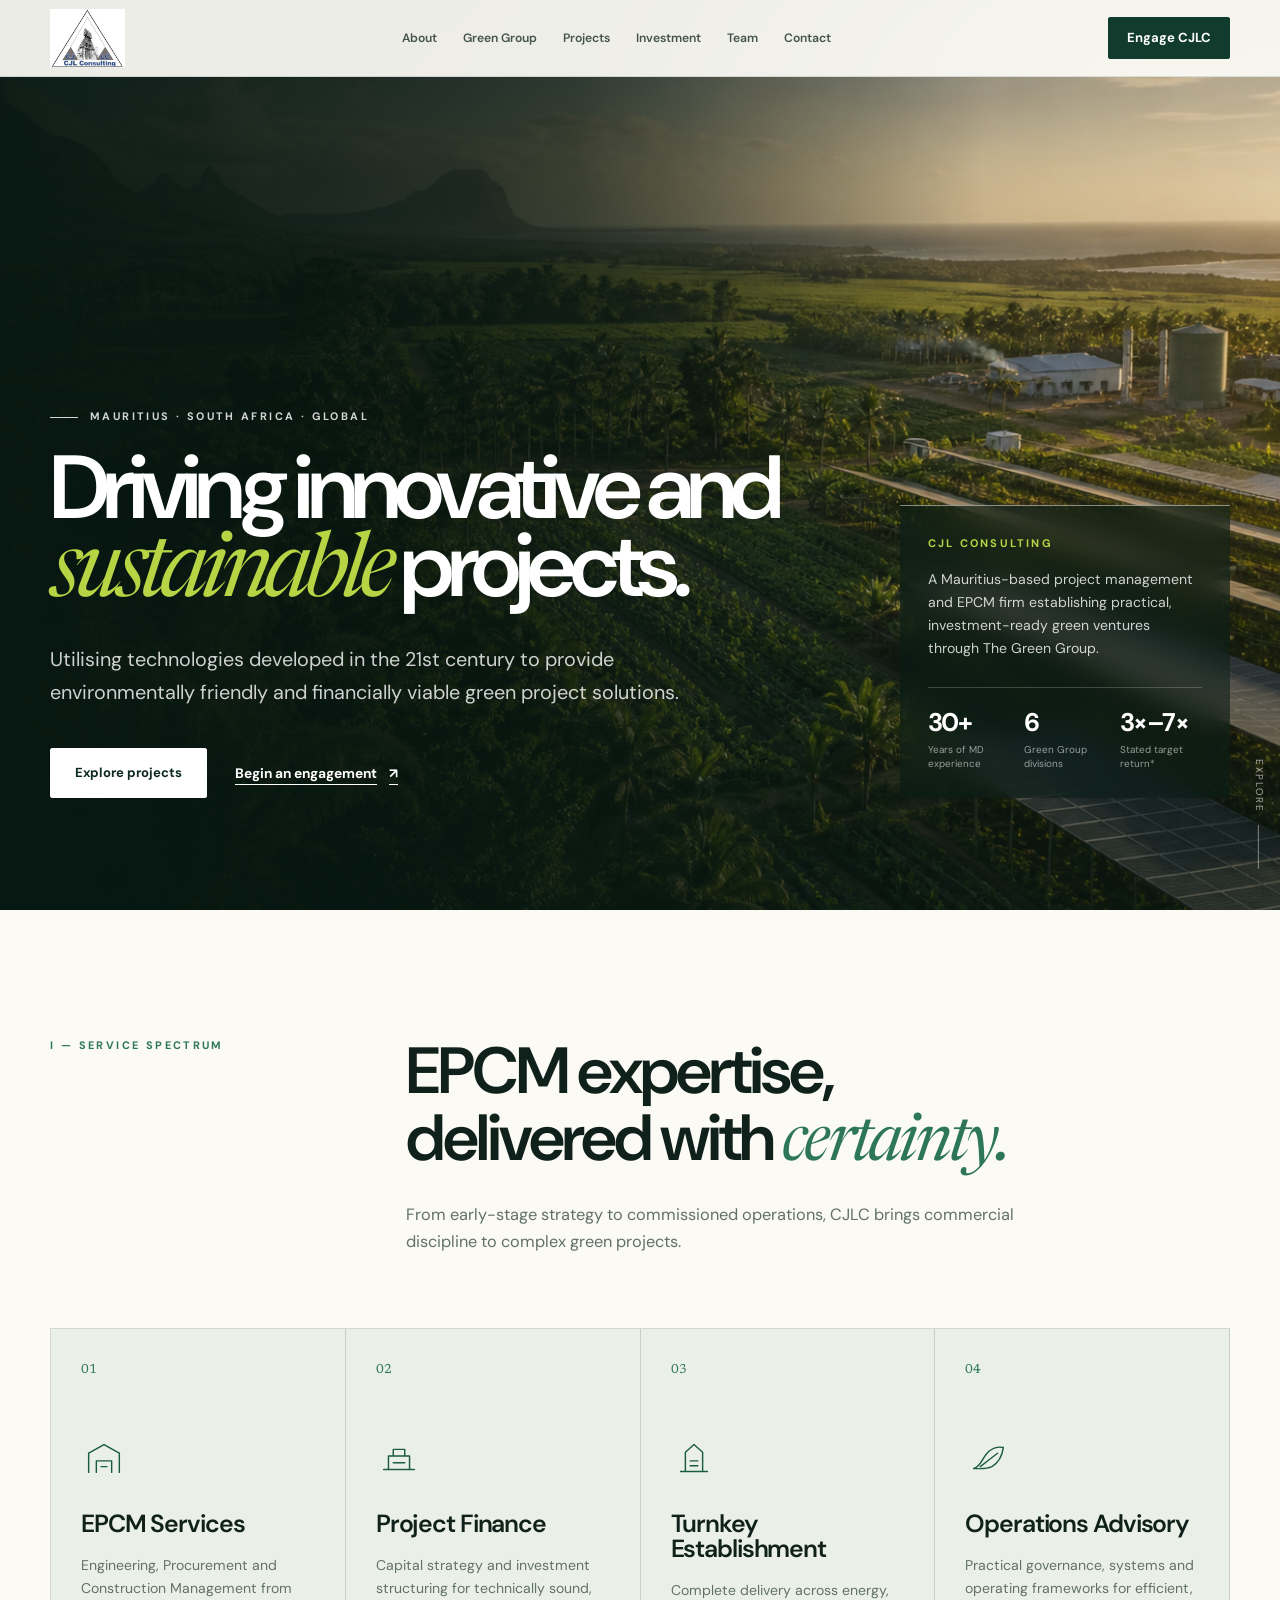
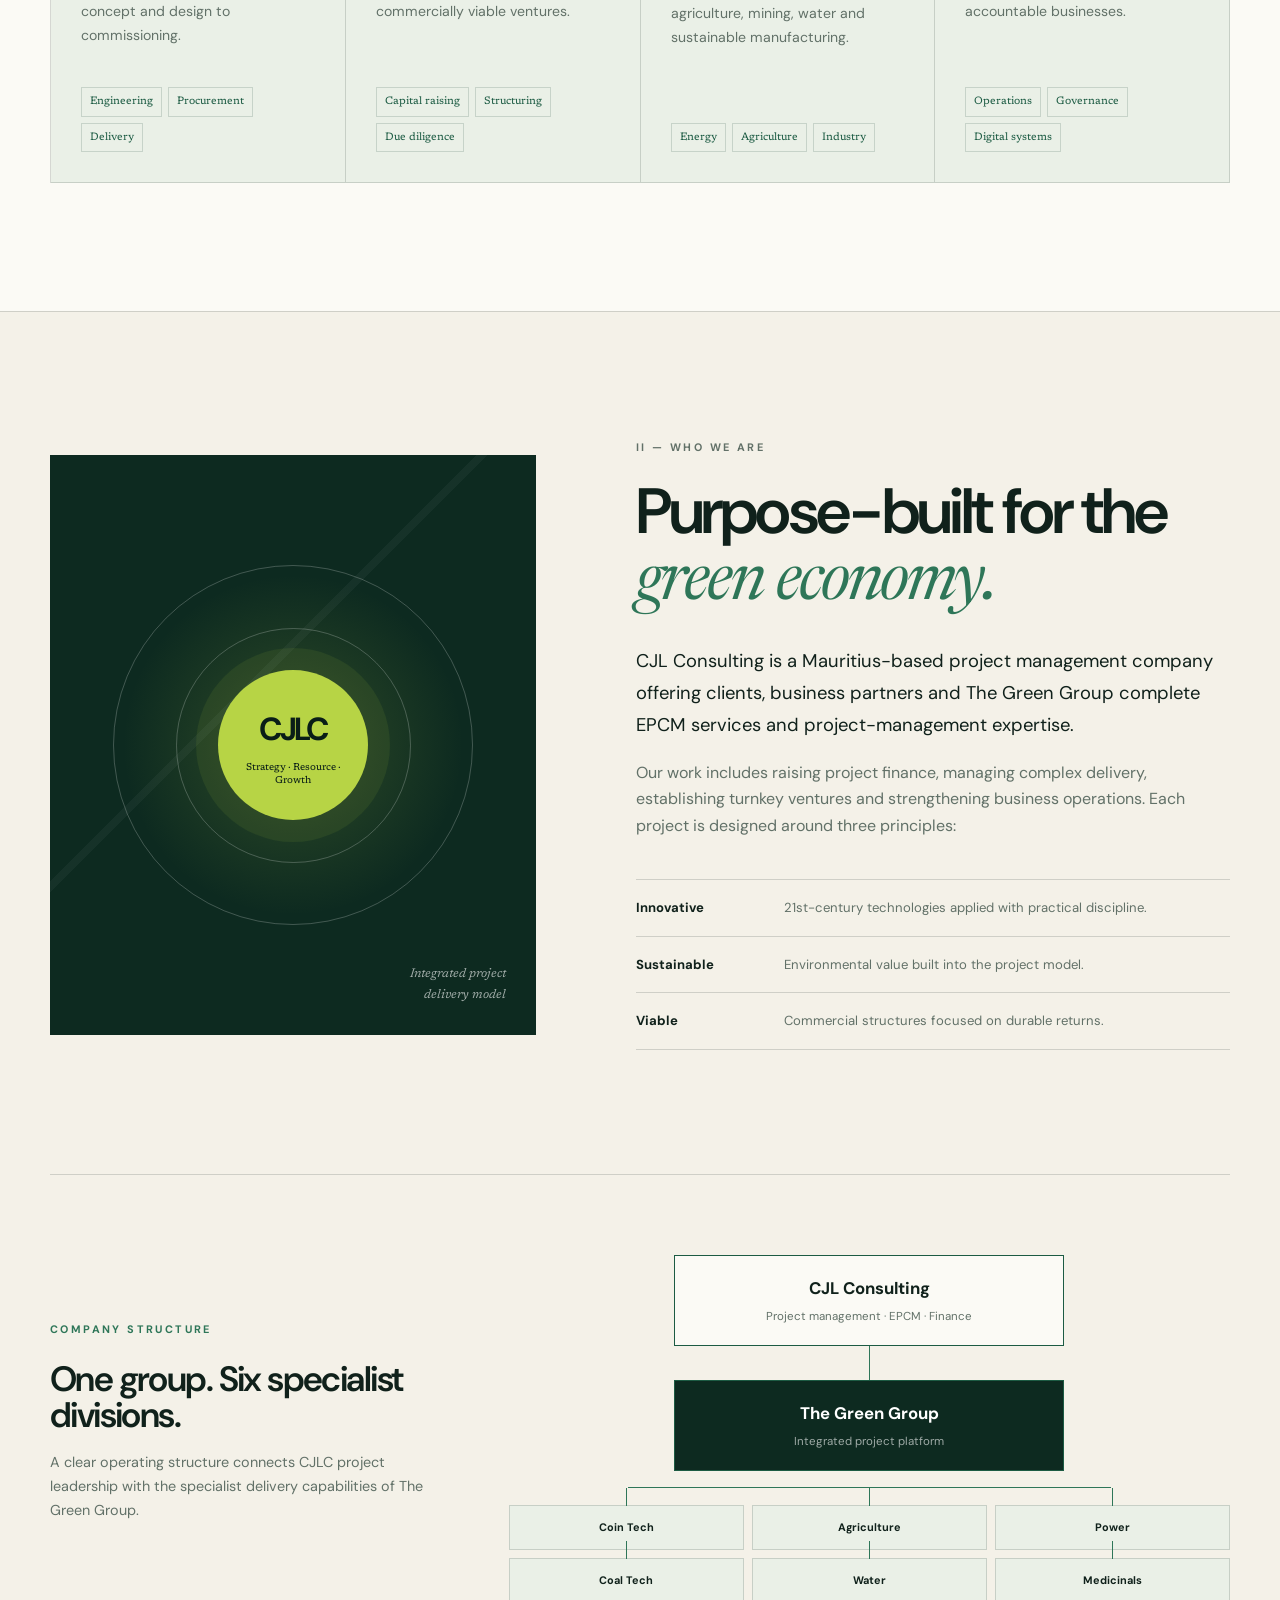
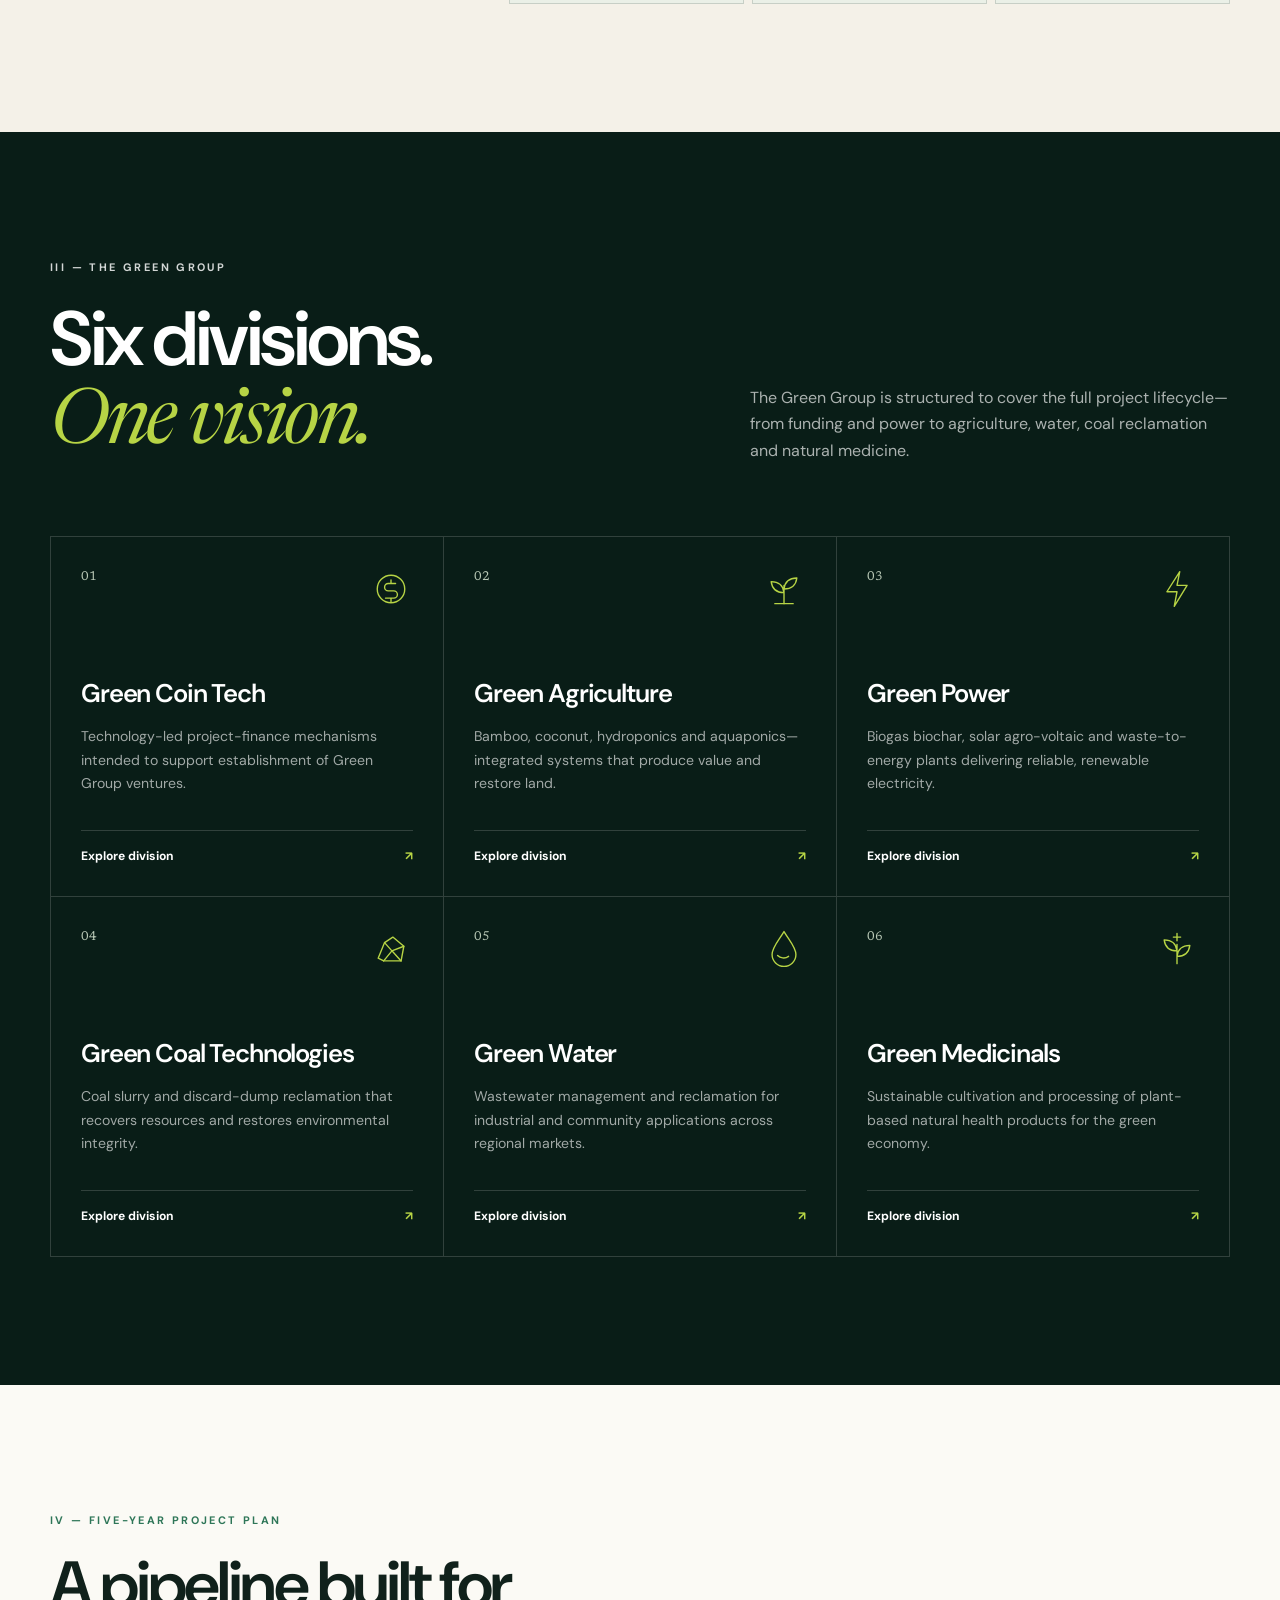
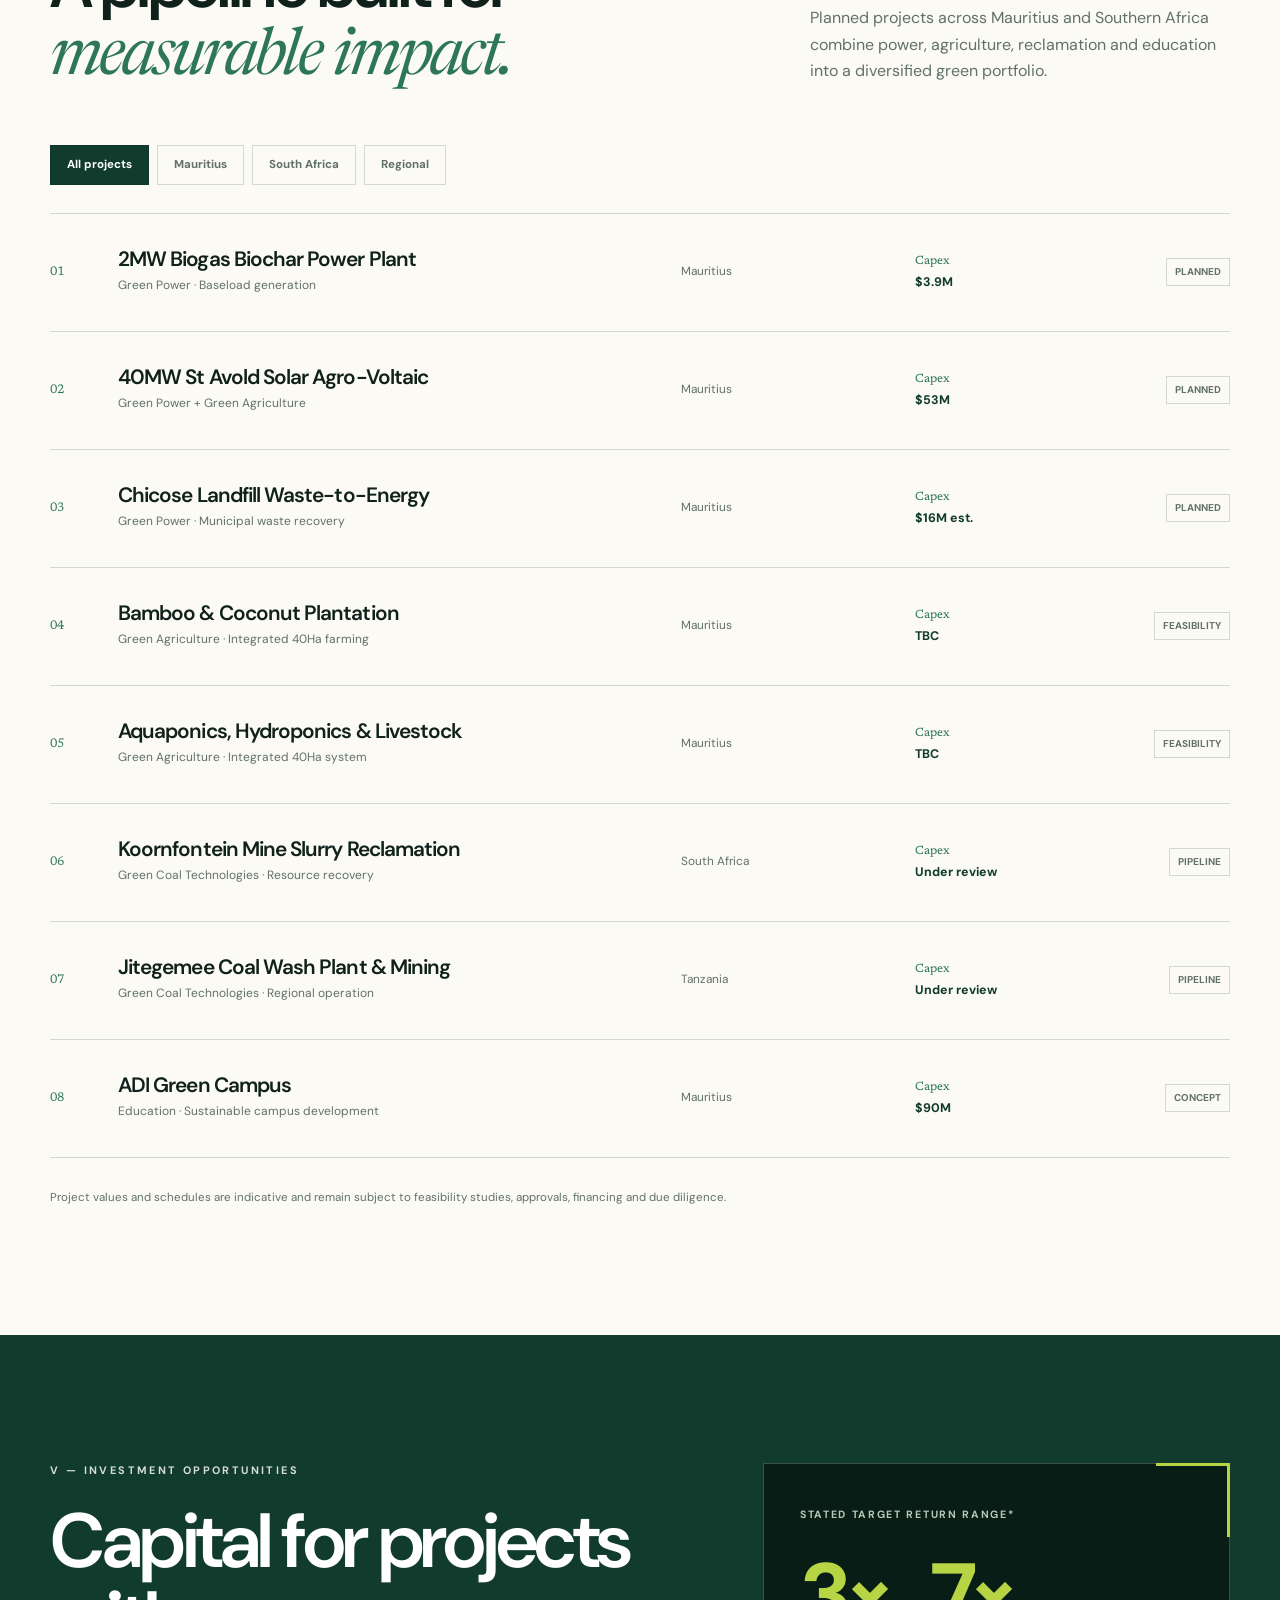
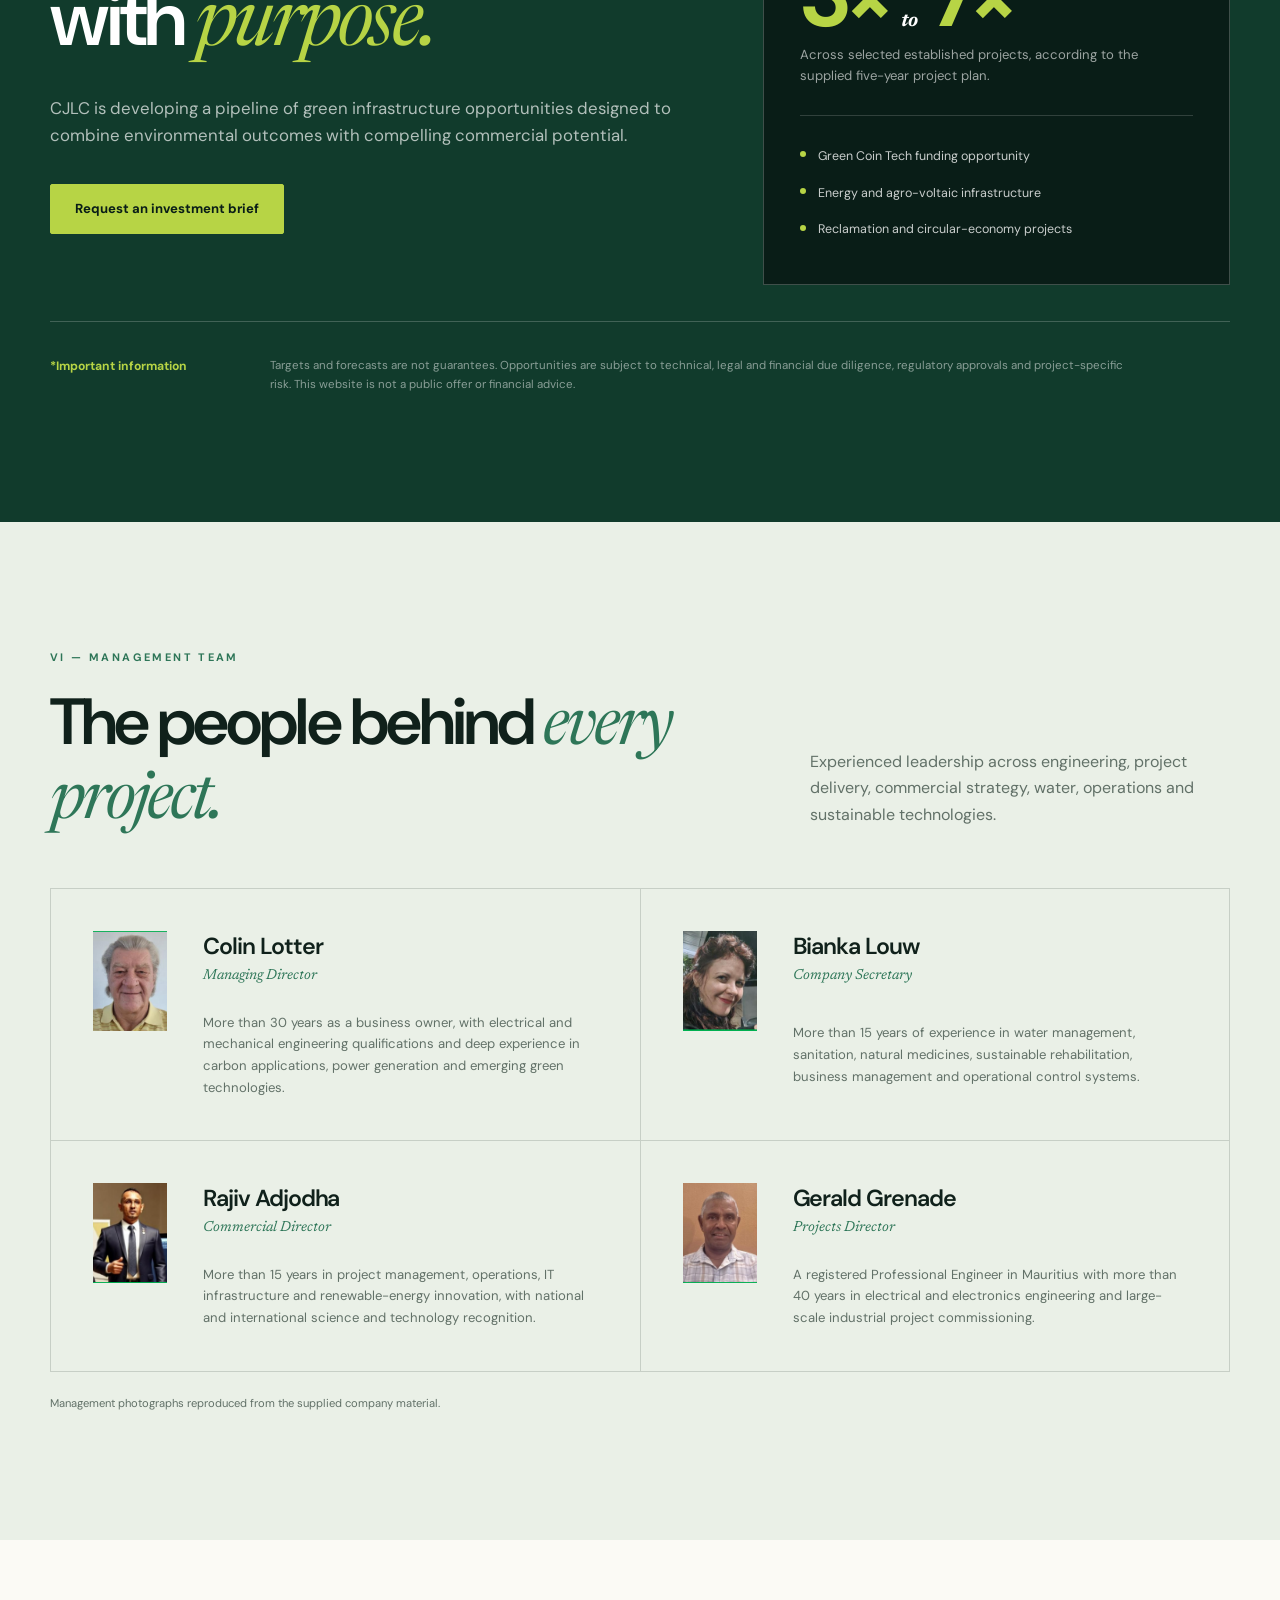
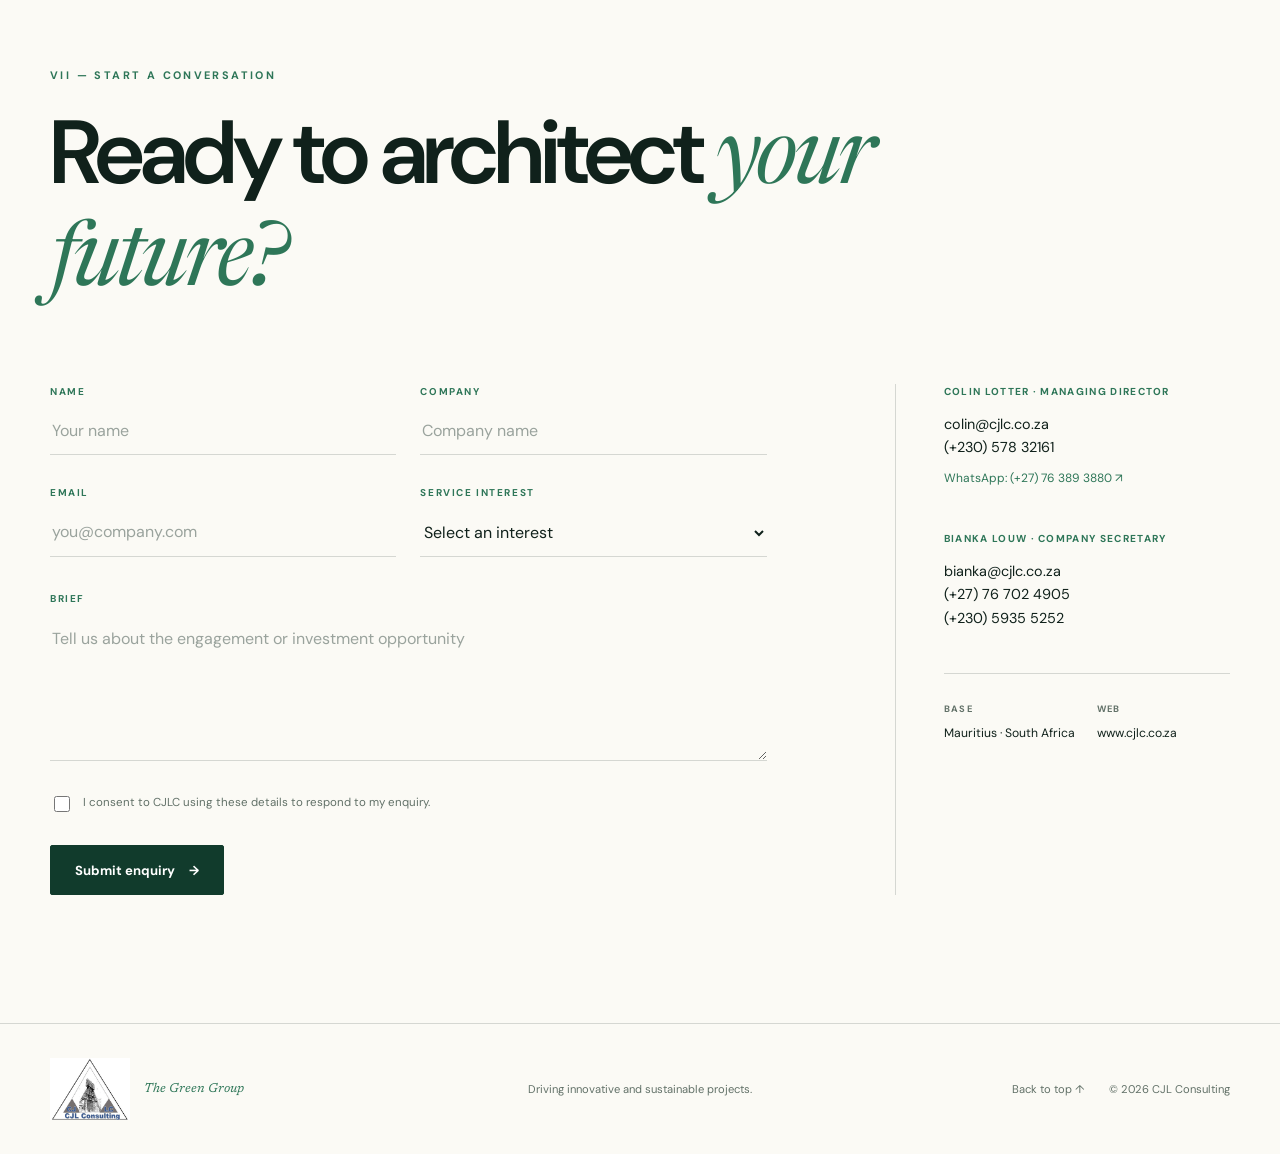
==== commit d555f979: "Add files via upload" ====
--- a/index.html
+++ b/index.html
@@ -164,30 +164,32 @@
             <p class="eyebrow light">III — The Green Group</p>
             <h2 id="group-title">Six divisions.<br><em>One vision.</em></h2>
           </div>
-          <p>The Green Group is structured to cover the full project lifecycle—from funding and power to agriculture, water, coal reclamation and natural medicine.</p>
+          <div class="group-summary">
+            <p>The Green Group is structured to cover the full project lifecycle—from funding and power to agriculture, water, coal reclamation and natural medicine.</p>
+          </div>
         </div>
 
         <div class="division-grid">
           <article class="division-card reveal">
-            <div class="division-top"><span>01</span><svg viewBox="0 0 48 48" aria-hidden="true"><circle cx="24" cy="24" r="16"/><path d="M18 23h12M18 28h8M23 12v6M23 30v6"/></svg></div>
+            <div class="division-top"><span>01</span><svg viewBox="0 0 48 48" aria-hidden="true"><circle cx="24" cy="24" r="15"/><path d="M29 18h-8a4 4 0 0 0 0 8h6a4 4 0 0 1 0 8h-9M24 14v4m0 16v4"/></svg></div>
             <h3>Green Coin Tech</h3>
             <p>Technology-led project-finance mechanisms intended to support establishment of Green Group ventures.</p>
             <button class="division-link" type="button" data-division="coin">Explore division <span aria-hidden="true">↗</span></button>
           </article>
           <article class="division-card reveal">
-            <div class="division-top"><span>02</span><svg viewBox="0 0 48 48" aria-hidden="true"><path d="M24 40V22M24 29c-9 0-14-5-14-13 8 0 14 5 14 13Zm0-6c2-8 7-12 15-12 0 8-5 13-15 12Z"/></svg></div>
+            <div class="division-top"><span>02</span><svg viewBox="0 0 48 48" aria-hidden="true"><path d="M24 40V20M24 28c-8 0-13-4-14-12 8 0 13 4 14 12Zm0-4c8 0 13-4 14-12-8 0-13 4-14 12Z"/><path d="M14 40h20"/></svg></div>
             <h3>Green Agriculture</h3>
             <p>Bamboo, coconut, hydroponics and aquaponics—integrated systems that produce value and restore land.</p>
             <button class="division-link" type="button" data-division="agriculture">Explore division <span aria-hidden="true">↗</span></button>
           </article>
           <article class="division-card reveal">
-            <div class="division-top"><span>03</span><svg viewBox="0 0 48 48" aria-hidden="true"><path d="m27 5-15 23h11l-2 15 15-24H25l2-14Z"/></svg></div>
+            <div class="division-top"><span>03</span><svg viewBox="0 0 48 48" aria-hidden="true"><path d="M27 5 13 27h11l-3 16 14-23H24l3-15Z"/></svg></div>
             <h3>Green Power</h3>
             <p>Biogas biochar, solar agro-voltaic and waste-to-energy plants delivering reliable, renewable electricity.</p>
             <button class="division-link" type="button" data-division="power">Explore division <span aria-hidden="true">↗</span></button>
           </article>
           <article class="division-card reveal">
-            <div class="division-top"><span>04</span><svg viewBox="0 0 48 48" aria-hidden="true"><path d="M10 34c7-13 20-19 29-19-2 12-11 23-25 23M9 34c8-1 17-5 24-13"/></svg></div>
+            <div class="division-top"><span>04</span><svg viewBox="0 0 48 48" aria-hidden="true"><path d="m10 34 7-17 9-6 12 10-3 16H16l-6-3Z"/><path d="m17 17 8 9 13-5M16 37l9-11 10 11"/></svg></div>
             <h3>Green Coal Technologies</h3>
             <p>Coal slurry and discard-dump reclamation that recovers resources and restores environmental integrity.</p>
             <button class="division-link" type="button" data-division="coal">Explore division <span aria-hidden="true">↗</span></button>
@@ -320,27 +322,27 @@
         </div>
         <div class="team-grid">
           <article class="person-card reveal">
-            <div class="person-avatar" aria-label="Photo placeholder for Colin Lotter"><span>CL</span></div>
+            <svg class="person-avatar person-photo" viewBox="97 22 102 130" preserveAspectRatio="xMidYMid slice" role="img" aria-label="Colin Lotter" focusable="false"><image href="assets/management-team-source.png" width="688" height="653"/></svg>
             <div class="person-meta"><h3>Colin Lotter</h3><p>Managing Director</p></div>
             <p>More than 30 years as a business owner, with electrical and mechanical engineering qualifications and deep experience in carbon applications, power generation and emerging green technologies.</p>
           </article>
           <article class="person-card reveal">
-            <div class="person-avatar avatar-two" aria-label="Photo placeholder for Bianka Louw"><span>BL</span></div>
+            <svg class="person-avatar person-photo" viewBox="459 22 109 128" preserveAspectRatio="xMidYMid slice" role="img" aria-label="Bianka Louw" focusable="false"><image href="assets/management-team-source.png" width="688" height="653"/></svg>
             <div class="person-meta"><h3>Bianka Louw</h3><p>Company Secretary</p></div>
             <p>More than 15 years of experience in water management, sanitation, natural medicines, sustainable rehabilitation, business management and operational control systems.</p>
           </article>
           <article class="person-card reveal">
-            <div class="person-avatar avatar-three" aria-label="Photo placeholder for Rajiv Adjodha"><span>RA</span></div>
+            <svg class="person-avatar person-photo" viewBox="105 500 95 112" preserveAspectRatio="xMidYMid slice" role="img" aria-label="Rajiv Adjodha" focusable="false"><image href="assets/management-team-source.png" width="688" height="653"/></svg>
             <div class="person-meta"><h3>Rajiv Adjodha</h3><p>Commercial Director</p></div>
             <p>More than 15 years in project management, operations, IT infrastructure and renewable-energy innovation, with national and international science and technology recognition.</p>
           </article>
           <article class="person-card reveal">
-            <div class="person-avatar avatar-four" aria-label="Photo placeholder for Gerald Grenade"><span>GG</span></div>
+            <svg class="person-avatar person-photo" viewBox="449 500 136 112" preserveAspectRatio="xMidYMid slice" role="img" aria-label="Gerald Grenade" focusable="false"><image href="assets/management-team-source.png" width="688" height="653"/></svg>
             <div class="person-meta"><h3>Gerald Grenade</h3><p>Projects Director</p></div>
             <p>A registered Professional Engineer in Mauritius with more than 40 years in electrical and electronics engineering and large-scale industrial project commissioning.</p>
           </article>
         </div>
-        <p class="photo-note reveal">Initials are used as temporary profile visuals until approved team photography is supplied.</p>
+        <p class="photo-note reveal">Management photographs reproduced from the supplied company material.</p>
       </div>
     </section>
 
--- a/styles.css
+++ b/styles.css
@@ -225,7 +225,8 @@
 .group em { color: var(--lime); }
 .group-heading { display: grid; grid-template-columns: 1fr 0.8fr; align-items: end; gap: 100px; margin-bottom: 72px; }
 .group-heading h2 { margin-bottom: 0; font-size: clamp(3.2rem, 6vw, 6rem); }
-.group-heading > p { max-width: 490px; margin-bottom: 8px; color: rgba(255,255,255,0.66); }
+.group-summary { display: flex; flex-direction: column; align-items: flex-start; }
+.group-summary > p { max-width: 490px; margin-bottom: 0; color: rgba(255,255,255,0.66); }
 .division-grid { display: grid; grid-template-columns: repeat(3, 1fr); border-top: 1px solid rgba(255,255,255,0.16); border-left: 1px solid rgba(255,255,255,0.16); }
 .division-card { min-height: 360px; display: flex; flex-direction: column; padding: 30px; border-right: 1px solid rgba(255,255,255,0.16); border-bottom: 1px solid rgba(255,255,255,0.16); transition: background 180ms ease; }
 .division-card:hover { background: rgba(255,255,255,0.055); }
@@ -285,6 +286,7 @@
 .person-avatar { position: relative; grid-row: 1 / 3; width: 74px; height: 100px; display: grid; place-items: center; overflow: hidden; background: linear-gradient(160deg, #4f775e, #173b2d); color: var(--white); }
 .person-avatar::before { content: ""; position: absolute; width: 80px; height: 80px; border: 1px solid rgba(255,255,255,0.28); border-radius: 50%; transform: translate(25px, -28px); }
 .person-avatar span { position: relative; font-family: var(--serif); font-size: 1.25rem; }
+.person-photo { display: block; background: var(--forest-900); }
 .avatar-two { background: linear-gradient(160deg, #7e8d79, #244837); }
 .avatar-three { background: linear-gradient(160deg, #4d6d62, #0d2a20); }
 .avatar-four { background: linear-gradient(160deg, #6d7d5c, #274533); }
@@ -380,14 +382,17 @@
 @media (max-width: 840px) {
   :root { --container: min(100% - 34px, 760px); }
   .section { padding: 94px 0; }
+  .site-header { backdrop-filter: none; }
   .header-inner { grid-template-columns: 1fr auto; }
+  .brand { position: relative; z-index: 102; }
   .header-cta { display: none; }
   .menu-toggle { display: block; z-index: 102; }
   .menu-toggle[aria-expanded="true"] > span:nth-of-type(2) { transform: translateY(3px) rotate(45deg); }
   .menu-toggle[aria-expanded="true"] > span:nth-of-type(3) { transform: translateY(-3px) rotate(-45deg); }
-  .primary-nav { position: fixed; inset: 0; z-index: 101; display: flex; flex-direction: column; align-items: flex-start; justify-content: center; gap: 22px; padding: 90px 34px 50px; background: var(--cream); transform: translateX(100%); transition: transform 260ms ease; }
+  .primary-nav { position: fixed; inset: 0; z-index: 101; width: 100%; min-height: 100vh; min-height: 100dvh; display: flex; flex-direction: column; align-items: flex-start; justify-content: flex-start; gap: 0; padding: 104px 34px 44px; overflow-y: auto; overscroll-behavior: contain; background: var(--cream); transform: translateX(100%); transition: transform 260ms ease; }
   .primary-nav.open { transform: translateX(0); }
-  .primary-nav a { font-size: clamp(1.8rem, 8vw, 3rem); letter-spacing: -0.05em; }
+  .primary-nav a { width: 100%; padding: 16px 0; border-bottom: 1px solid var(--line); font-size: clamp(1.65rem, 8vw, 2.65rem); line-height: 1.05; letter-spacing: -0.05em; }
+  .primary-nav a::after { display: none; }
   .hero, .hero-inner { min-height: 850px; }
   .hero-inner { display: flex; flex-direction: column; align-items: stretch; justify-content: flex-end; gap: 46px; padding-bottom: 62px; }
   .hero-copy { max-width: 700px; }
@@ -399,7 +404,7 @@
   .about-visual { min-height: 500px; }
   .structure-block { margin-top: 90px; padding-top: 60px; }
   .group-heading, .project-heading, .team-heading { grid-template-columns: 1fr; gap: 28px; }
-  .group-heading > p, .project-heading > p, .team-heading > p { max-width: 640px; }
+  .group-summary > p, .project-heading > p, .team-heading > p { max-width: 640px; }
   .division-grid { grid-template-columns: repeat(2, 1fr); }
   .project-row { grid-template-columns: 44px 1fr auto; gap: 10px 16px; padding: 20px 0; }
   .project-location { grid-column: 2; }
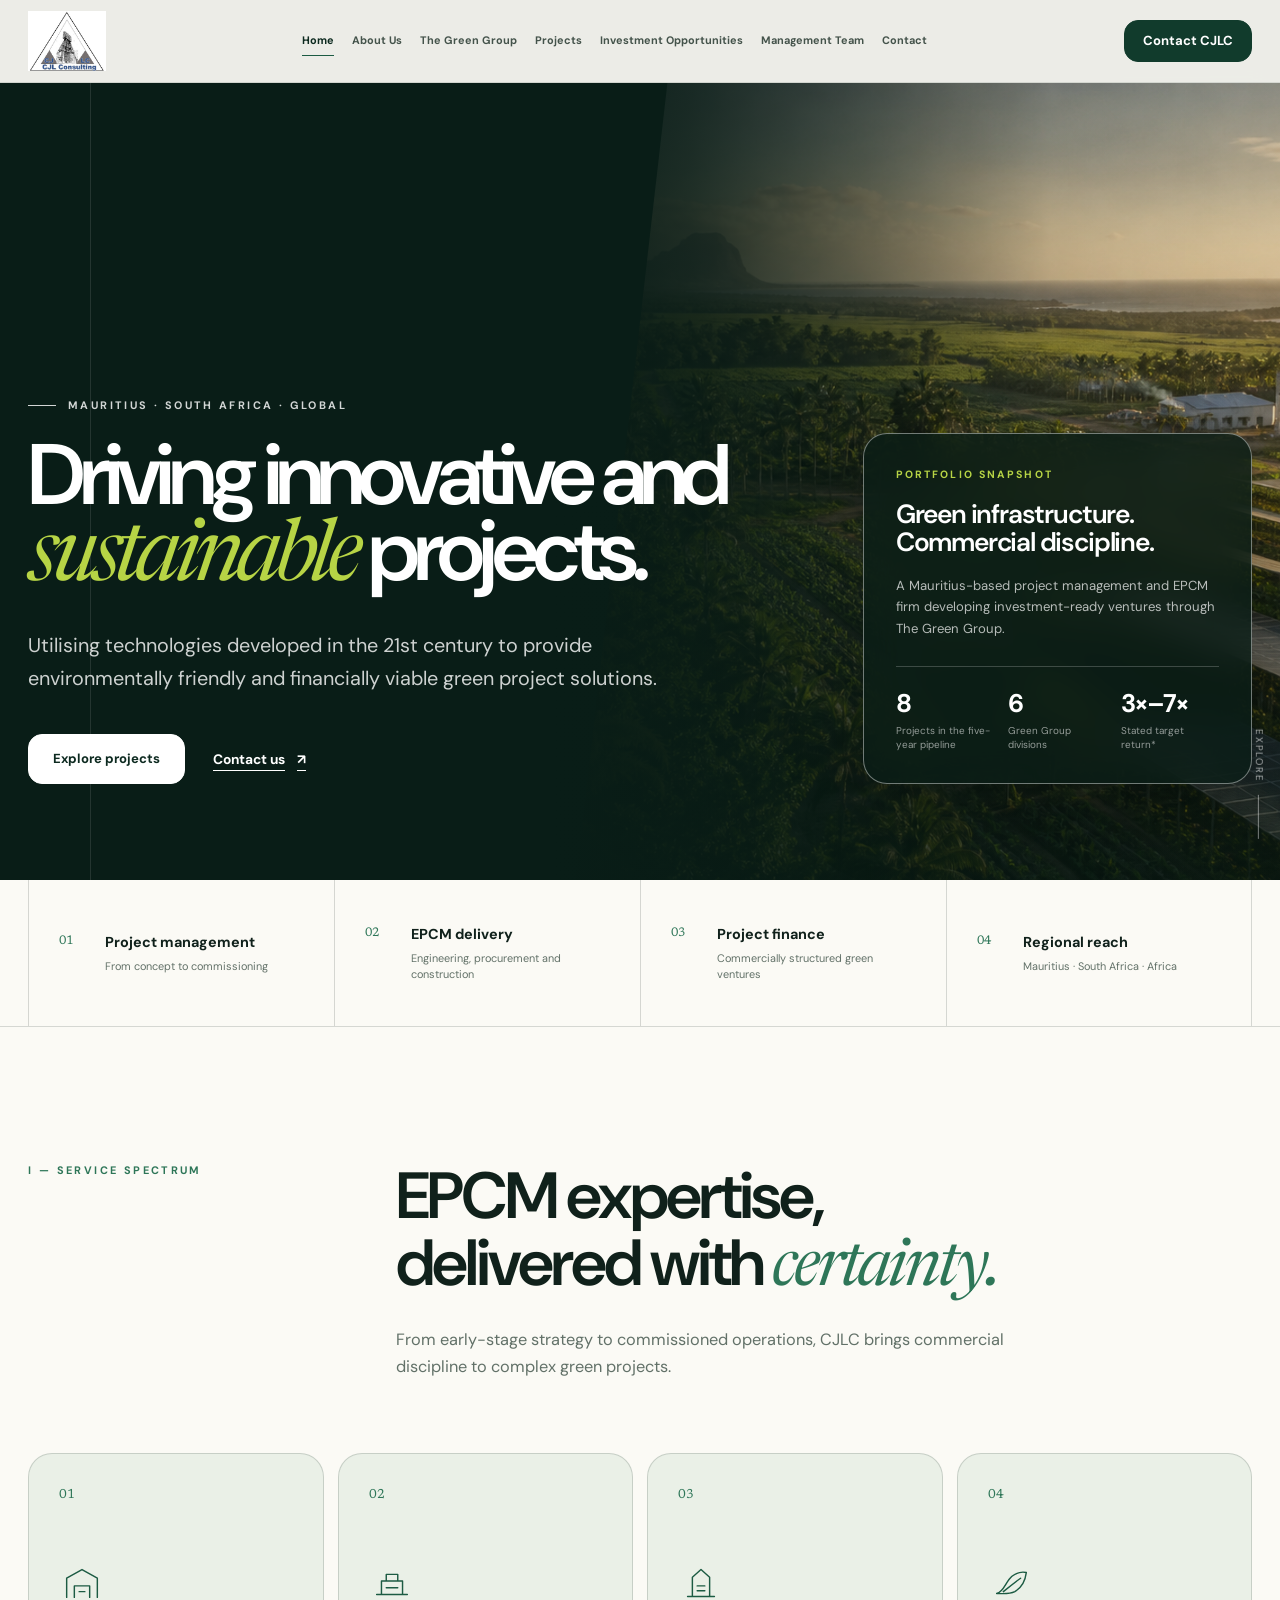
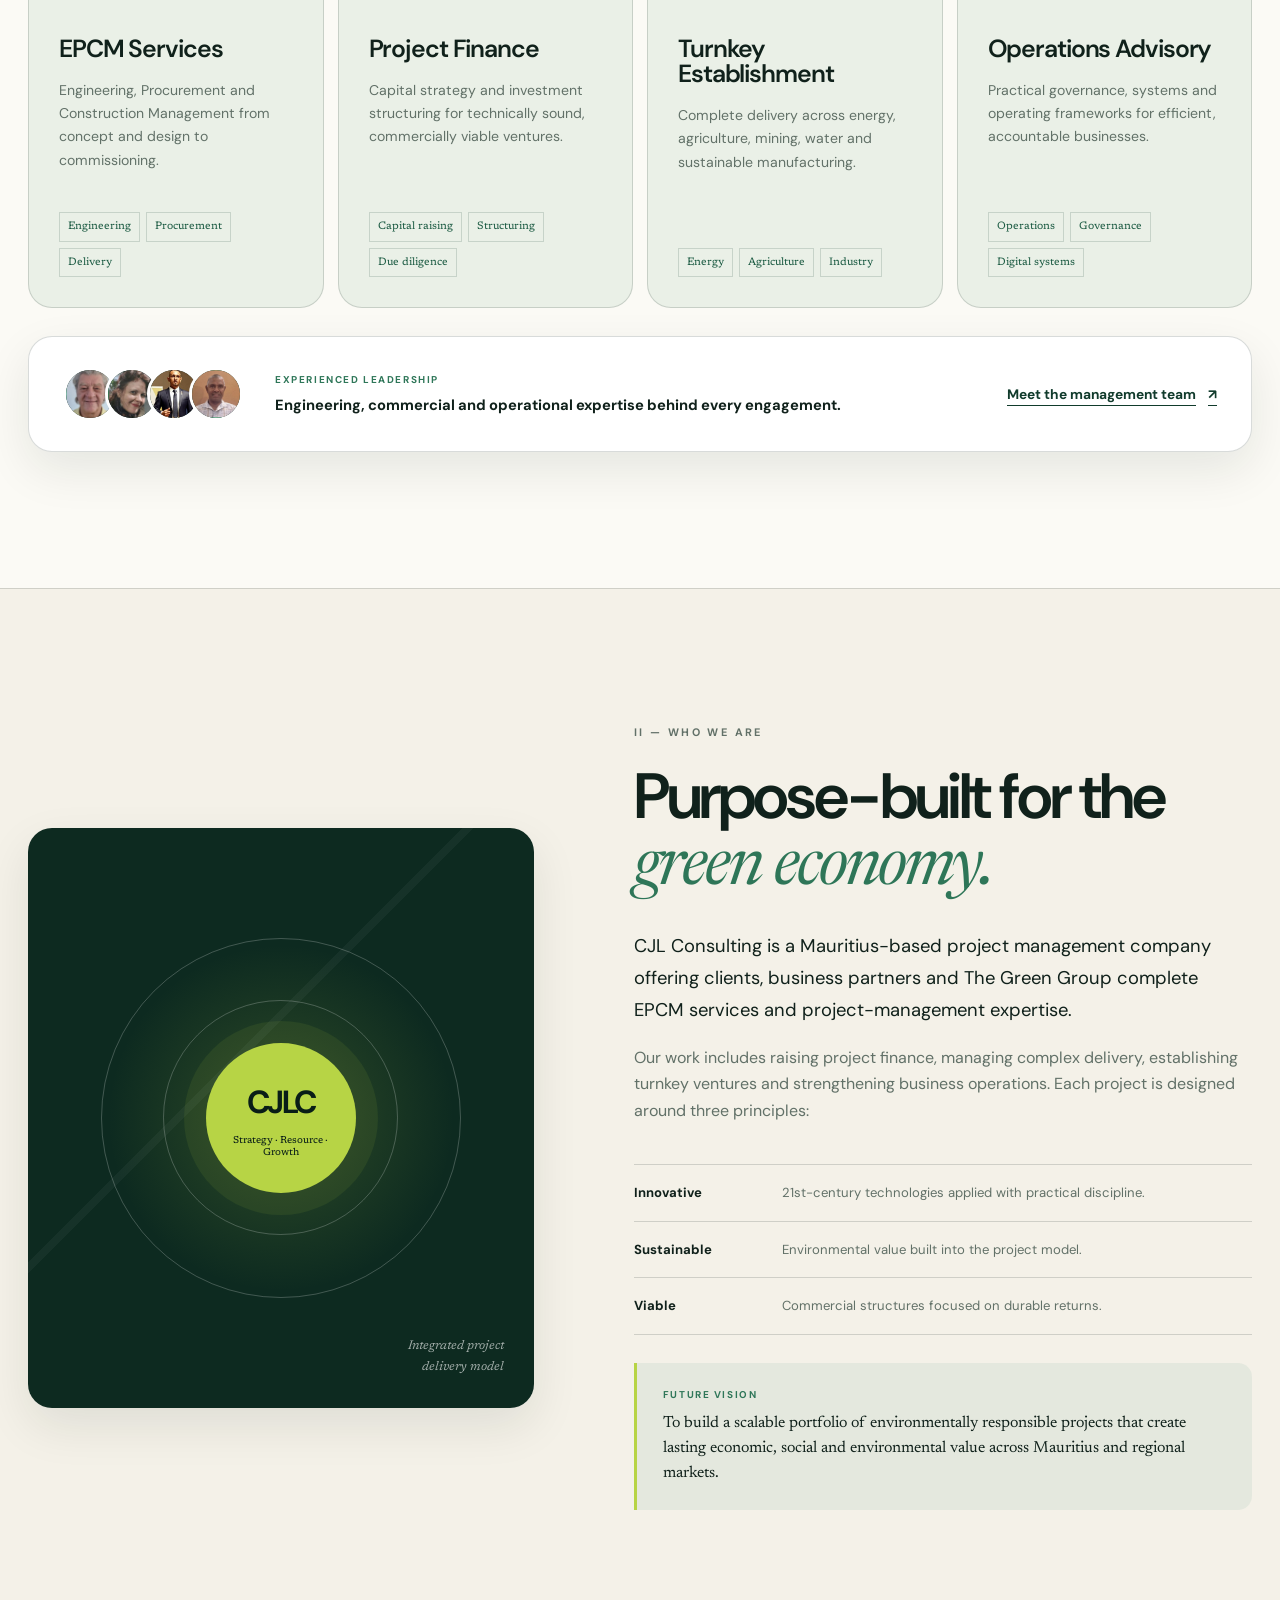
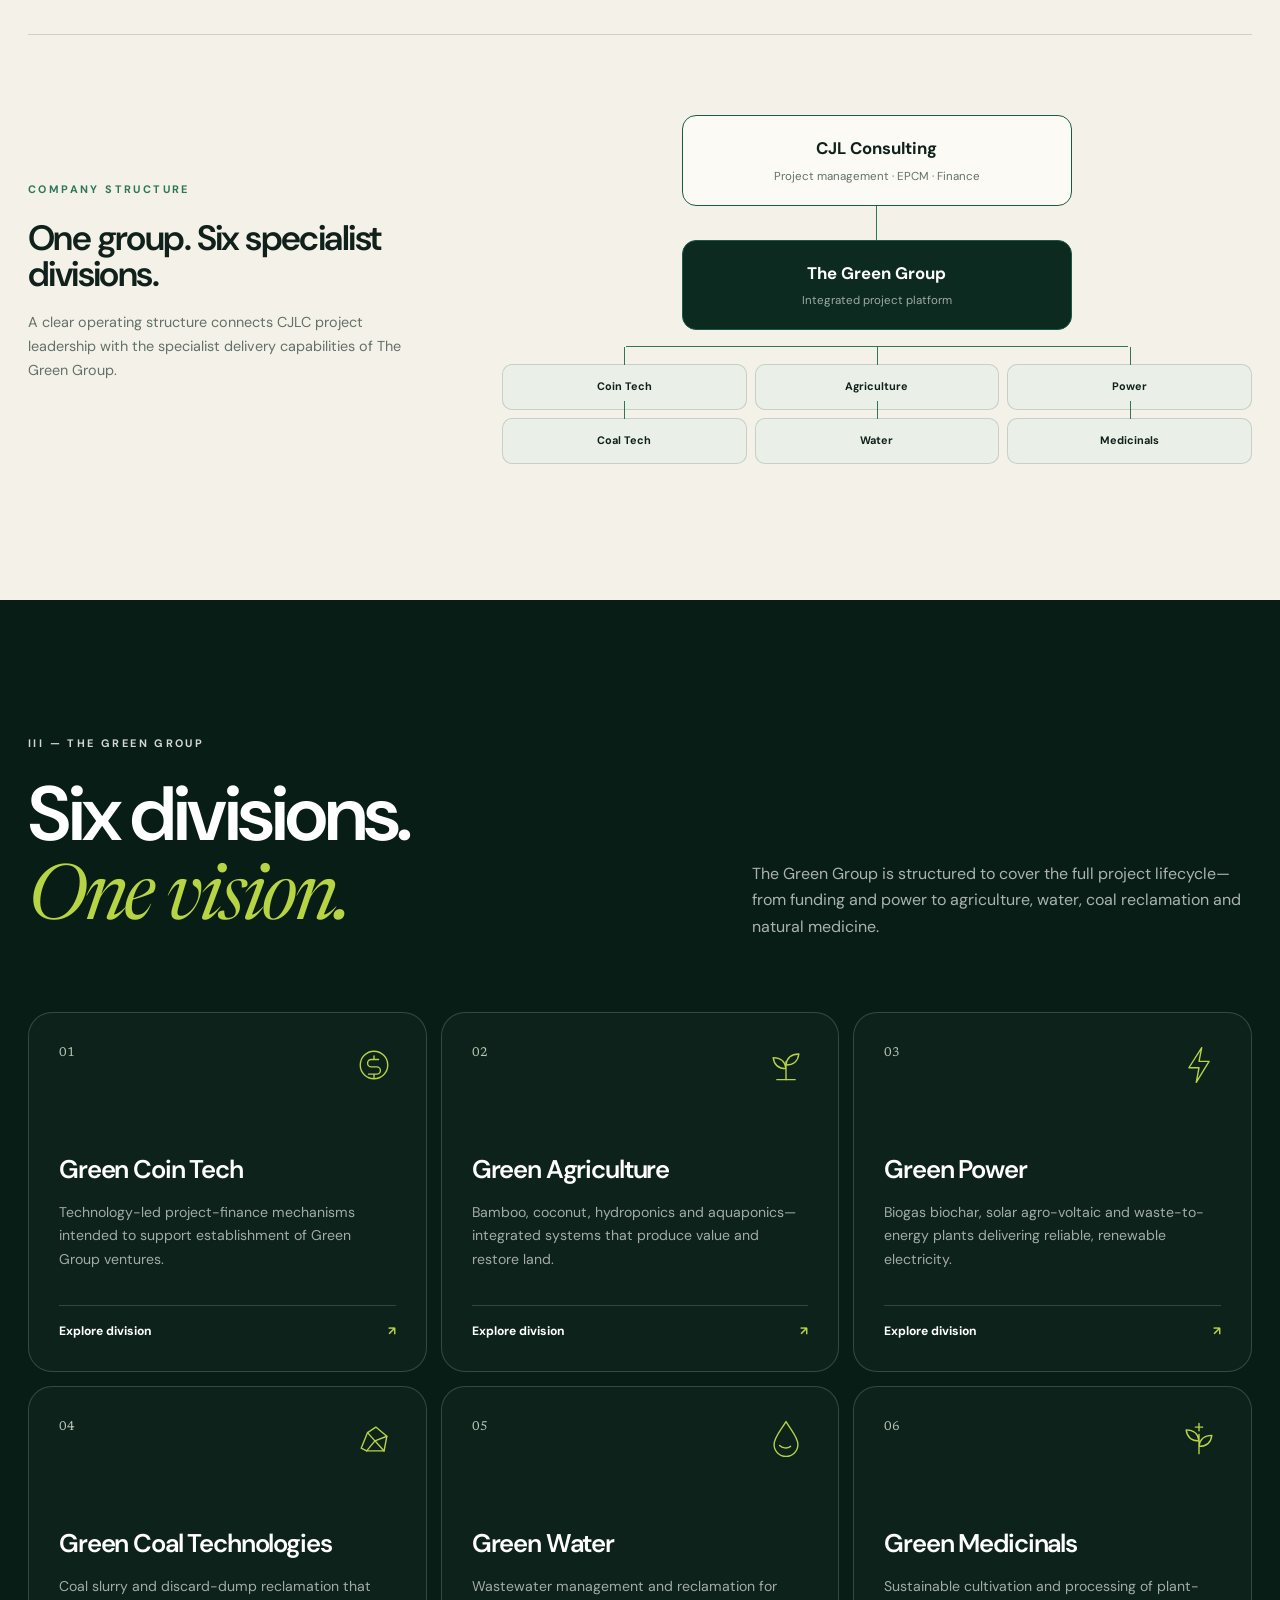
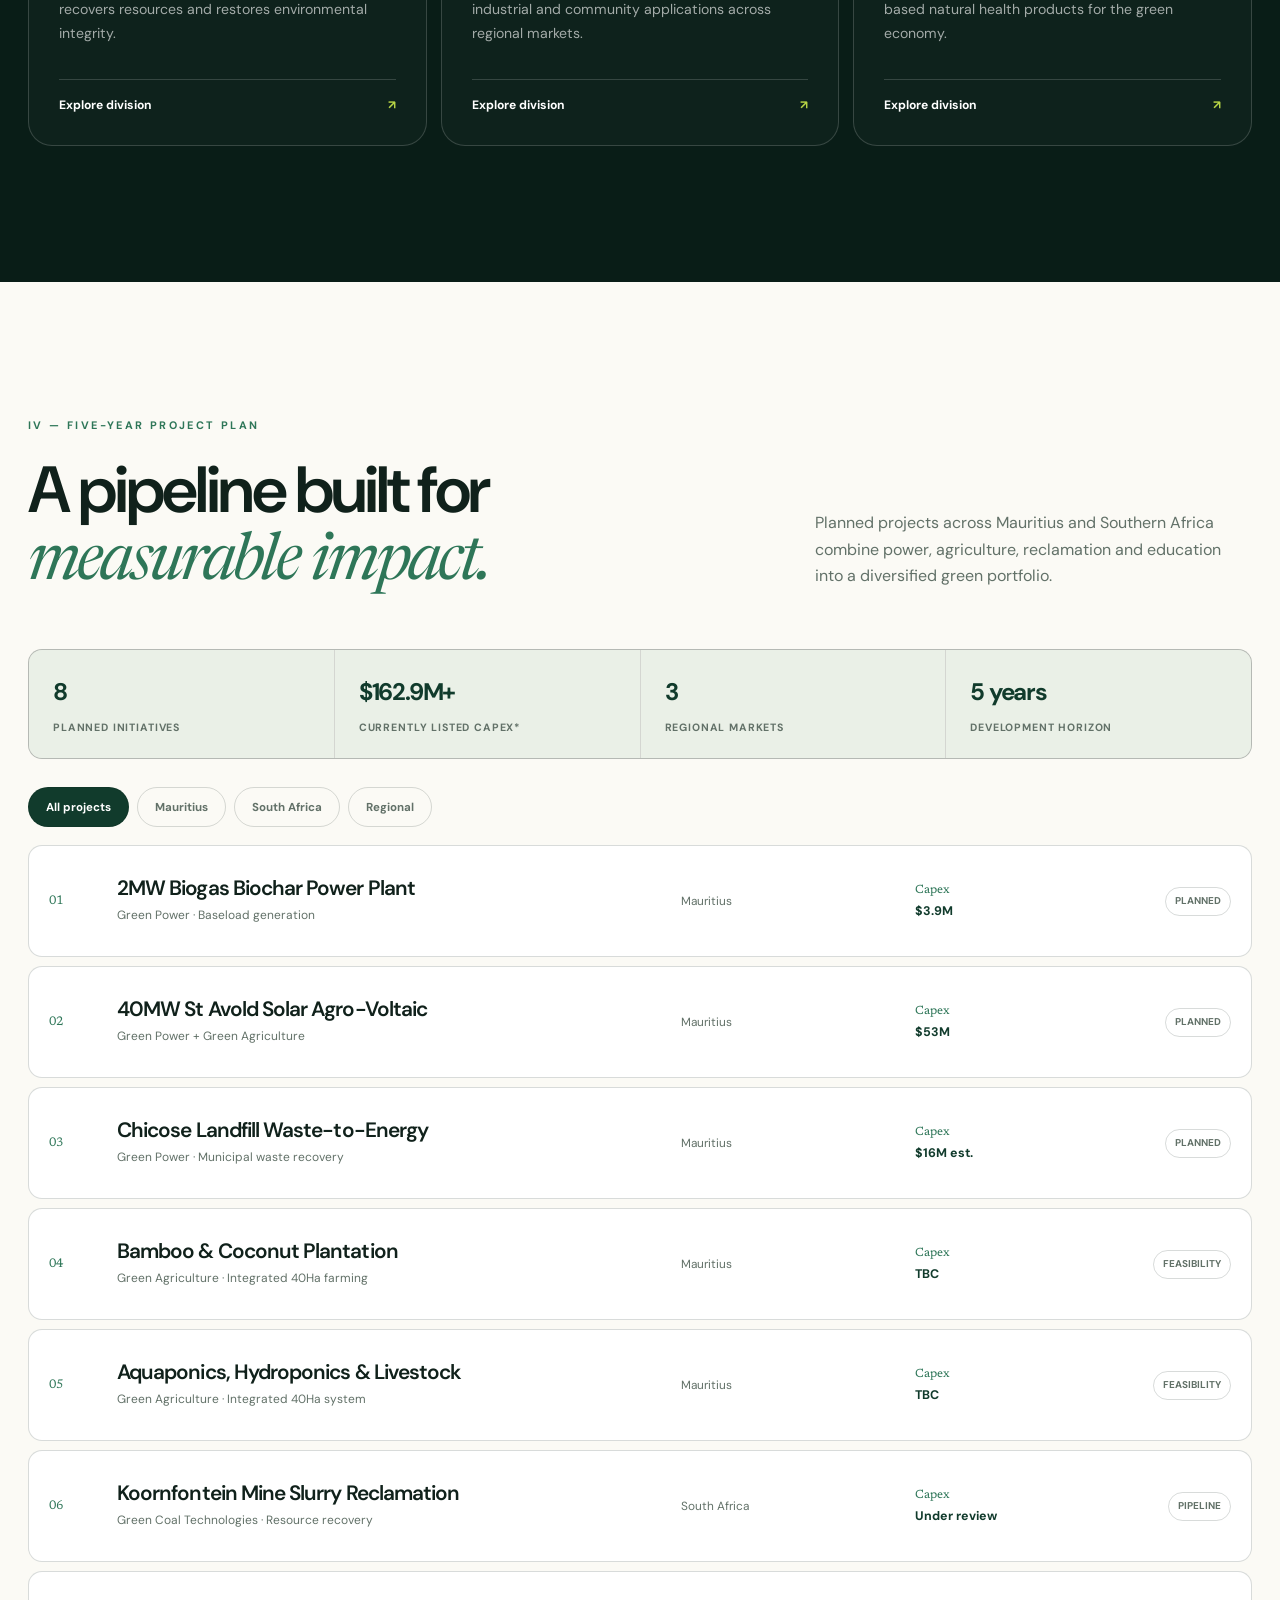
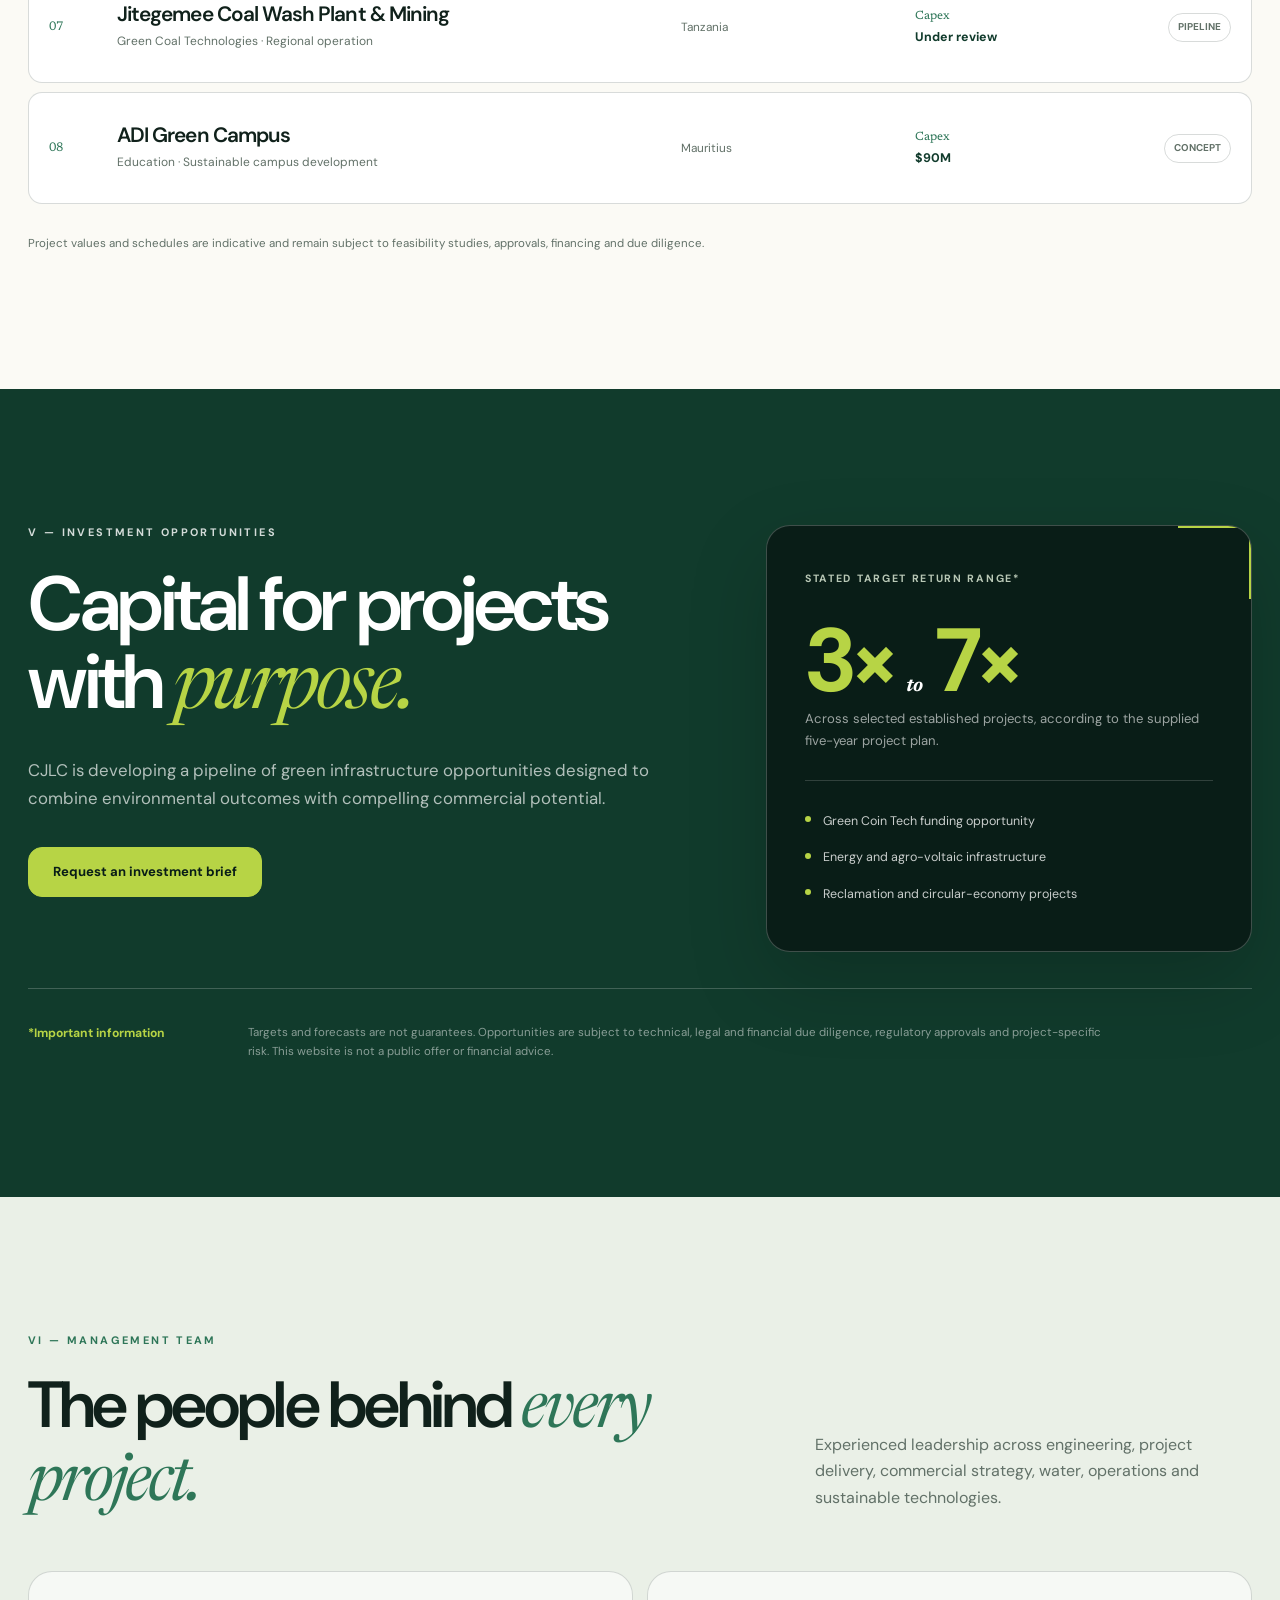
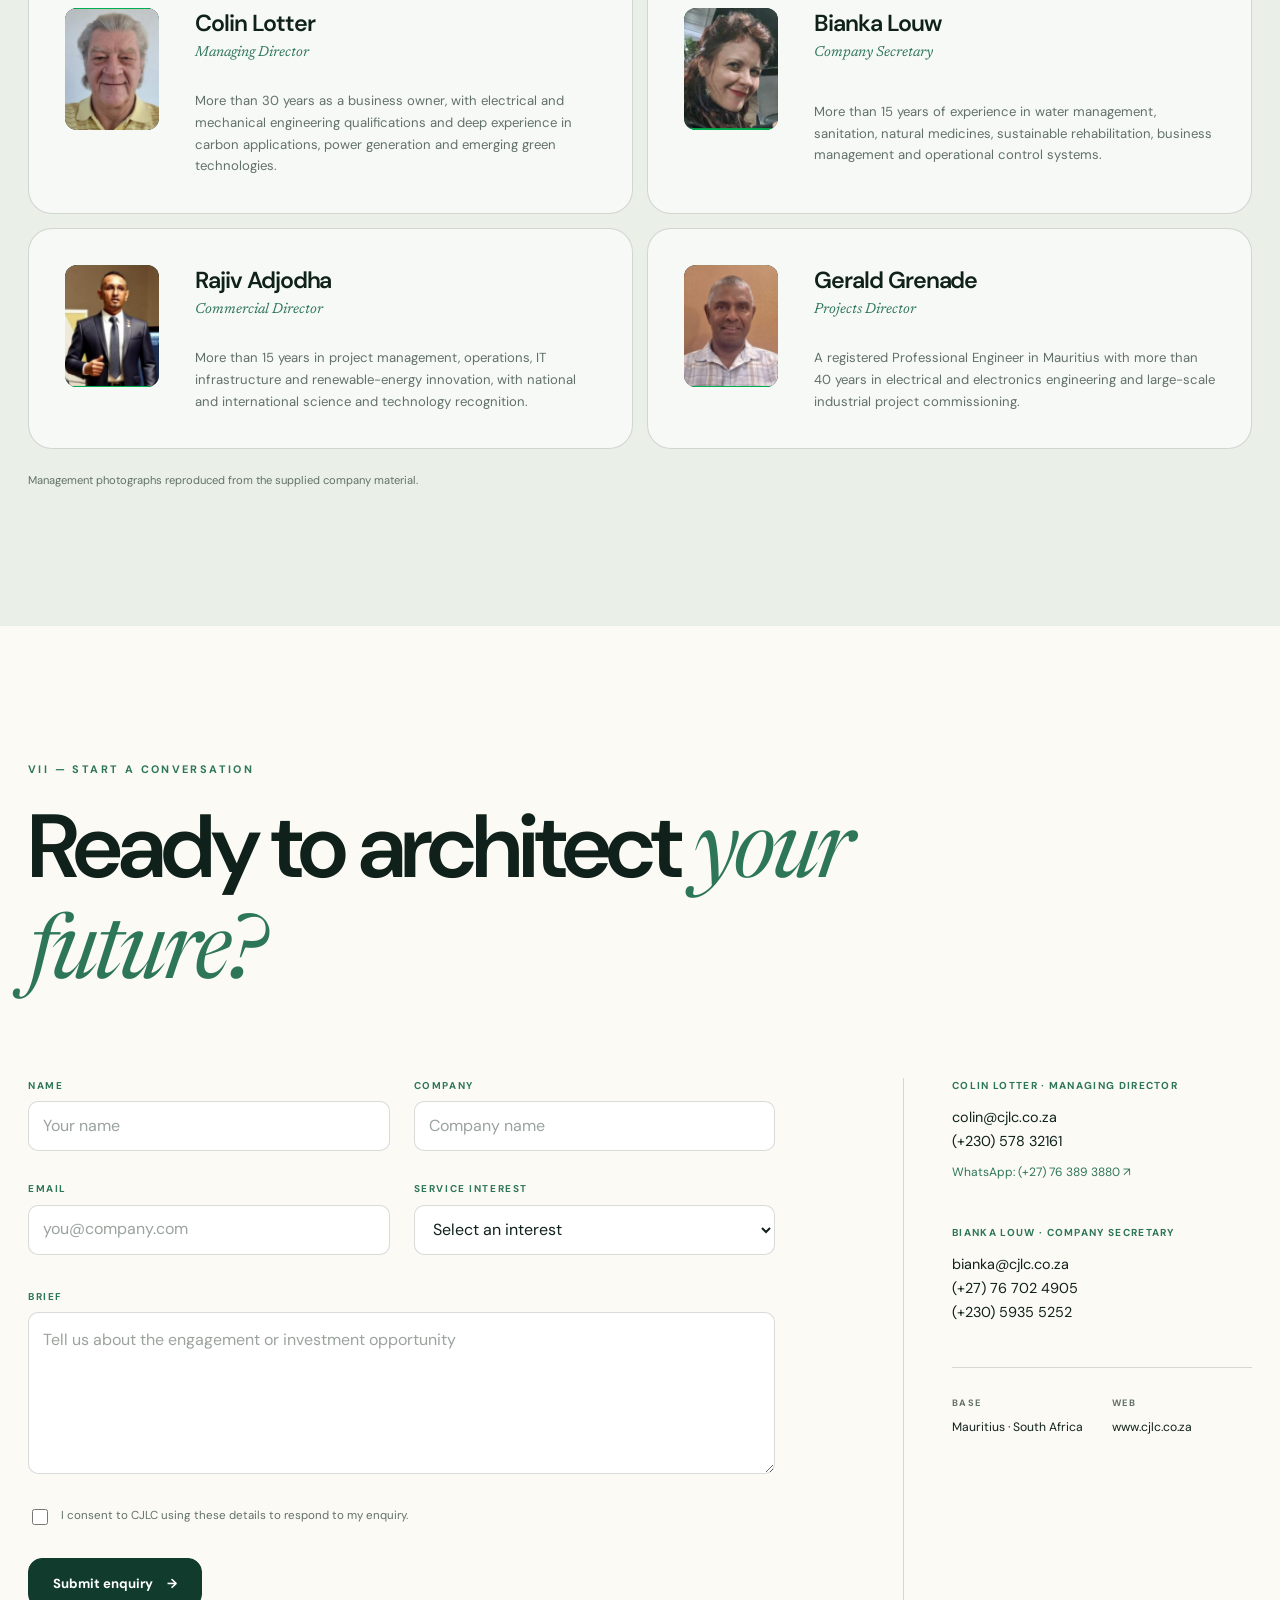
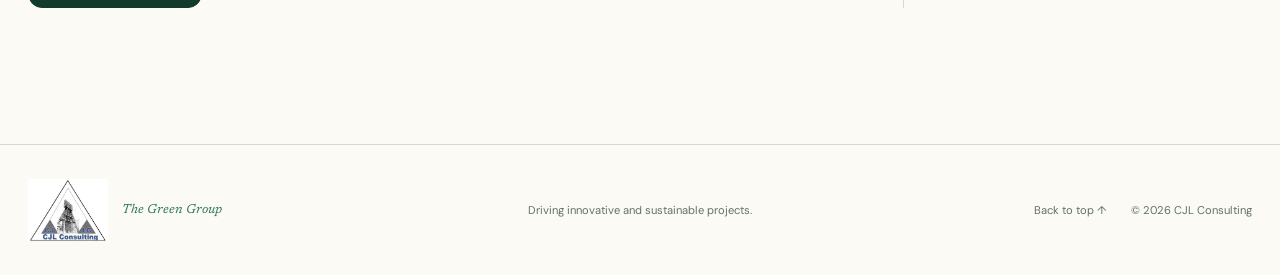
==== commit 9423e7b0: "Add files via upload" ====
--- a/index.html
+++ b/index.html
@@ -32,15 +32,16 @@
       </button>
 
       <nav class="primary-nav" id="primary-navigation" aria-label="Primary navigation" data-navigation>
-        <a href="#about">About</a>
-        <a href="#group">Green Group</a>
+        <a href="#home">Home</a>
+        <a href="#about">About Us</a>
+        <a href="#group">The Green Group</a>
         <a href="#projects">Projects</a>
-        <a href="#investment">Investment</a>
-        <a href="#team">Team</a>
+        <a href="#investment">Investment Opportunities</a>
+        <a href="#team">Management Team</a>
         <a href="#contact">Contact</a>
       </nav>
 
-      <a class="button button-small header-cta" href="#contact">Engage CJLC</a>
+      <a class="button button-small header-cta" href="#contact">Contact CJLC</a>
     </div>
   </header>
 
@@ -55,21 +56,31 @@
           <p class="hero-lead">Utilising technologies developed in the 21st century to provide environmentally friendly and financially viable green project solutions.</p>
           <div class="hero-actions">
             <a class="button button-light" href="#projects">Explore projects</a>
-            <a class="text-link light-link" href="#contact">Begin an engagement <span aria-hidden="true">↗</span></a>
+            <a class="text-link light-link" href="#contact">Contact us <span aria-hidden="true">↗</span></a>
           </div>
         </div>
 
         <aside class="hero-panel reveal" aria-label="Company summary">
-          <p class="panel-kicker">CJL Consulting</p>
-          <p>A Mauritius-based project management and EPCM firm establishing practical, investment-ready green ventures through The Green Group.</p>
+          <p class="panel-kicker">Portfolio snapshot</p>
+          <h2>Green infrastructure.<br>Commercial discipline.</h2>
+          <p>A Mauritius-based project management and EPCM firm developing investment-ready ventures through The Green Group.</p>
           <div class="hero-metrics">
-            <div><strong>30+</strong><span>Years of MD experience</span></div>
+            <div><strong>8</strong><span>Projects in the five-year pipeline</span></div>
             <div><strong>6</strong><span>Green Group divisions</span></div>
             <div><strong>3×–7×</strong><span>Stated target return*</span></div>
           </div>
         </aside>
       </div>
       <div class="hero-scroll" aria-hidden="true">Explore <span></span></div>
+    </section>
+
+    <section class="portfolio-strip" aria-label="CJL Consulting overview">
+      <div class="container portfolio-strip-grid">
+        <div><span>01</span><strong>Project management</strong><small>From concept to commissioning</small></div>
+        <div><span>02</span><strong>EPCM delivery</strong><small>Engineering, procurement and construction</small></div>
+        <div><span>03</span><strong>Project finance</strong><small>Commercially structured green ventures</small></div>
+        <div><span>04</span><strong>Regional reach</strong><small>Mauritius · South Africa · Africa</small></div>
+      </div>
     </section>
 
     <section class="section services" aria-labelledby="services-title">
@@ -111,6 +122,20 @@
             <p>Practical governance, systems and operating frameworks for efficient, accountable businesses.</p>
             <ul class="tag-list" aria-label="Advisory capabilities"><li>Operations</li><li>Governance</li><li>Digital systems</li></ul>
           </article>
+        </div>
+
+        <div class="leadership-teaser reveal">
+          <div class="leadership-portraits" aria-hidden="true">
+            <svg viewBox="97 22 102 130" preserveAspectRatio="xMidYMid slice" focusable="false"><image href="assets/management-team-source.png" width="688" height="653"/></svg>
+            <svg viewBox="459 22 109 128" preserveAspectRatio="xMidYMid slice" focusable="false"><image href="assets/management-team-source.png" width="688" height="653"/></svg>
+            <svg viewBox="105 500 95 112" preserveAspectRatio="xMidYMid slice" focusable="false"><image href="assets/management-team-source.png" width="688" height="653"/></svg>
+            <svg viewBox="449 500 136 112" preserveAspectRatio="xMidYMid slice" focusable="false"><image href="assets/management-team-source.png" width="688" height="653"/></svg>
+          </div>
+          <div>
+            <span>Experienced leadership</span>
+            <strong>Engineering, commercial and operational expertise behind every engagement.</strong>
+          </div>
+          <a class="text-link" href="#team">Meet the management team <span aria-hidden="true">↗</span></a>
         </div>
       </div>
     </section>
@@ -137,6 +162,10 @@
             <div><strong>Sustainable</strong><span>Environmental value built into the project model.</span></div>
             <div><strong>Viable</strong><span>Commercial structures focused on durable returns.</span></div>
           </div>
+          <div class="future-vision">
+            <span>Future vision</span>
+            <p>To build a scalable portfolio of environmentally responsible projects that create lasting economic, social and environmental value across Mauritius and regional markets.</p>
+          </div>
         </div>
       </div>
 
@@ -218,6 +247,13 @@
             <h2 id="projects-title">A pipeline built for <em>measurable impact.</em></h2>
           </div>
           <p>Planned projects across Mauritius and Southern Africa combine power, agriculture, reclamation and education into a diversified green portfolio.</p>
+        </div>
+
+        <div class="pipeline-summary reveal" aria-label="Project pipeline summary">
+          <div><strong>8</strong><span>Planned initiatives</span></div>
+          <div><strong>$162.9M+</strong><span>Currently listed capex*</span></div>
+          <div><strong>3</strong><span>Regional markets</span></div>
+          <div><strong>5 years</strong><span>Development horizon</span></div>
         </div>
 
         <div class="project-toolbar reveal" aria-label="Project filters">
--- a/styles.css
+++ b/styles.css
@@ -16,8 +16,10 @@
   --gold: #d4b266;
   --white: #ffffff;
   --shadow: 0 24px 70px rgba(8, 31, 23, 0.14);
-  --radius: 2px;
-  --container: min(1180px, calc(100% - 48px));
+  --shadow-soft: 0 18px 48px rgba(8, 31, 23, 0.09);
+  --radius: 14px;
+  --radius-large: 24px;
+  --container: min(1240px, calc(100% - 56px));
   --sans: "DM Sans", Arial, sans-serif;
   --serif: "Newsreader", Georgia, serif;
 }
@@ -46,7 +48,7 @@
 ::selection { background: var(--lime); color: var(--forest-950); }
 
 .container { width: var(--container); margin-inline: auto; }
-.section { padding: 128px 0; }
+.section { padding: 136px 0; }
 .sr-only {
   position: absolute;
   width: 1px;
@@ -125,18 +127,18 @@
   position: fixed;
   inset: 0 0 auto;
   z-index: 100;
-  min-height: 76px;
+  min-height: 82px;
   border-bottom: 1px solid rgba(16, 33, 27, 0.12);
   background: rgba(251, 250, 245, 0.94);
   backdrop-filter: blur(14px);
   transition: box-shadow 180ms ease, background 180ms ease;
 }
 .site-header.scrolled { box-shadow: 0 8px 36px rgba(9, 29, 23, 0.09); background: rgba(251, 250, 245, 0.98); }
-.header-inner { min-height: 76px; display: grid; grid-template-columns: auto 1fr auto; align-items: center; gap: 34px; }
+.header-inner { min-height: 82px; display: grid; grid-template-columns: auto 1fr auto; align-items: center; gap: 26px; }
 .brand { display: inline-flex; align-items: center; text-decoration: none; color: var(--forest-950); }
-.brand-logo { width: auto; height: 58px; object-fit: contain; background: var(--white); }
-.primary-nav { display: flex; align-items: center; justify-content: center; gap: 26px; }
-.primary-nav a { position: relative; color: #44534b; font-size: 0.76rem; font-weight: 600; text-decoration: none; }
+.brand-logo { width: auto; height: 60px; object-fit: contain; background: var(--white); }
+.primary-nav { display: flex; align-items: center; justify-content: center; gap: 18px; }
+.primary-nav a { position: relative; color: #44534b; font-size: 0.68rem; font-weight: 700; line-height: 1.2; text-decoration: none; white-space: nowrap; }
 .primary-nav a::after { content: ""; position: absolute; right: 0; bottom: -8px; left: 0; height: 1px; background: var(--forest-700); transform: scaleX(0); transition: transform 180ms ease; }
 .primary-nav a:hover::after, .primary-nav a.active::after { transform: scaleX(1); }
 .primary-nav a.active { color: var(--forest-900); }
@@ -146,28 +148,39 @@
 /* Hero */
 .hero {
   position: relative;
-  min-height: 910px;
+  min-height: 880px;
   overflow: hidden;
   background: var(--forest-950);
   color: var(--white);
 }
-.hero-image { position: absolute; inset: 0; background: url("assets/cjlc-mauritius-energy-hero.png") center / cover no-repeat; transform: scale(1.01); }
-.hero-shade { position: absolute; inset: 0; background: linear-gradient(90deg, rgba(7,24,18,0.94) 0%, rgba(7,24,18,0.68) 45%, rgba(7,24,18,0.12) 77%), linear-gradient(0deg, rgba(7,24,18,0.54) 0%, transparent 52%); }
-.hero-inner { position: relative; z-index: 2; min-height: 910px; display: grid; grid-template-columns: minmax(0, 1.4fr) minmax(290px, 0.6fr); align-items: end; gap: 80px; padding-top: 160px; padding-bottom: 112px; }
+.hero::before { content: ""; position: absolute; z-index: 1; inset: 82px auto 0 7%; width: 1px; background: rgba(255,255,255,0.11); }
+.hero-image { position: absolute; inset: 82px 0 0 45%; background: url("assets/cjlc-mauritius-energy-hero.png") 58% center / cover no-repeat; clip-path: polygon(13% 0, 100% 0, 100% 100%, 0 100%); }
+.hero-shade { position: absolute; inset: 0; background: linear-gradient(90deg, var(--forest-950) 0%, var(--forest-950) 43%, rgba(9,29,23,0.82) 54%, rgba(9,29,23,0.12) 82%), linear-gradient(0deg, rgba(7,24,18,0.68), transparent 48%); }
+.hero-inner { position: relative; z-index: 2; min-height: 880px; display: grid; grid-template-columns: minmax(0, 1.08fr) minmax(330px, 0.56fr); align-items: end; gap: 84px; padding-top: 176px; padding-bottom: 96px; }
 .hero-copy { max-width: 760px; }
-.hero h1 { max-width: 740px; margin-bottom: 28px; font-size: clamp(3.8rem, 7vw, 7.2rem); line-height: 0.87; letter-spacing: -0.075em; }
+.hero h1 { max-width: 790px; margin-bottom: 30px; font-size: clamp(3.7rem, 6.7vw, 6.8rem); line-height: 0.89; letter-spacing: -0.072em; }
 .hero h1 em { color: var(--lime); }
 .hero-lead { max-width: 660px; margin-bottom: 38px; color: rgba(255,255,255,0.8); font-size: clamp(1.02rem, 1.55vw, 1.28rem); line-height: 1.7; }
 .hero-actions { display: flex; flex-wrap: wrap; align-items: center; gap: 28px; }
-.hero-panel { align-self: end; padding: 28px; border-top: 1px solid rgba(255,255,255,0.48); background: rgba(9,29,23,0.55); backdrop-filter: blur(14px); }
-.panel-kicker { margin-bottom: 16px; color: var(--lime); font-size: 0.69rem; font-weight: 700; letter-spacing: 0.2em; text-transform: uppercase; }
-.hero-panel > p:not(.panel-kicker) { margin-bottom: 26px; color: rgba(255,255,255,0.8); font-size: 0.88rem; }
-.hero-metrics { display: grid; grid-template-columns: repeat(3, 1fr); gap: 14px; border-top: 1px solid rgba(255,255,255,0.2); padding-top: 22px; }
+.hero-panel { align-self: end; padding: 32px; border: 1px solid rgba(255,255,255,0.42); border-radius: var(--radius-large); background: rgba(9,29,23,0.78); box-shadow: 0 28px 80px rgba(0,0,0,0.24); backdrop-filter: blur(18px); }
+.panel-kicker { margin-bottom: 16px; color: var(--lime); font-size: 0.66rem; font-weight: 700; letter-spacing: 0.2em; text-transform: uppercase; }
+.hero-panel h2 { margin: 0 0 18px; color: var(--white); font-size: 1.65rem; line-height: 1.08; }
+.hero-panel > p:not(.panel-kicker) { margin-bottom: 26px; color: rgba(255,255,255,0.7); font-size: 0.82rem; }
+.hero-metrics { display: grid; grid-template-columns: repeat(3, 1fr); gap: 14px; border-top: 1px solid rgba(255,255,255,0.2); padding-top: 24px; }
 .hero-metrics div { display: flex; flex-direction: column; gap: 8px; }
 .hero-metrics strong { color: var(--white); font-size: 1.6rem; line-height: 1; letter-spacing: -0.06em; }
 .hero-metrics span { color: rgba(255,255,255,0.56); font-size: 0.62rem; line-height: 1.35; }
 .hero-scroll { position: absolute; z-index: 3; right: 30px; bottom: 42px; display: flex; align-items: center; gap: 12px; color: rgba(255,255,255,0.62); font-size: 0.62rem; letter-spacing: 0.18em; text-transform: uppercase; transform: rotate(90deg); transform-origin: right bottom; }
 .hero-scroll span { width: 44px; height: 1px; background: rgba(255,255,255,0.45); }
+
+/* Portfolio overview */
+.portfolio-strip { position: relative; z-index: 4; border-bottom: 1px solid var(--line); background: var(--paper); }
+.portfolio-strip-grid { display: grid; grid-template-columns: repeat(4, 1fr); }
+.portfolio-strip-grid > div { min-height: 146px; display: grid; grid-template-columns: 30px 1fr; align-content: center; gap: 4px 16px; padding: 28px 30px; border-left: 1px solid var(--line); }
+.portfolio-strip-grid > div:last-child { border-right: 1px solid var(--line); }
+.portfolio-strip-grid span { grid-row: 1 / 3; color: var(--forest-600); font-family: var(--serif); font-size: 0.78rem; }
+.portfolio-strip-grid strong { font-size: 0.9rem; }
+.portfolio-strip-grid small { color: var(--muted); font-size: 0.68rem; line-height: 1.45; }
 
 /* Services */
 .services { background: var(--paper); }
@@ -175,20 +188,27 @@
 .section-heading h2, .project-heading h2, .team-heading h2, .contact-heading h2 { margin-bottom: 24px; font-size: clamp(2.8rem, 5.1vw, 5.35rem); }
 .section-heading h2 em { white-space: nowrap; }
 .section-heading > div > p { max-width: 620px; margin-bottom: 0; color: var(--muted); font-size: 1.02rem; }
-.service-grid { display: grid; grid-template-columns: repeat(4, 1fr); border-top: 1px solid var(--line); border-left: 1px solid var(--line); }
-.service-card { min-height: 430px; display: flex; flex-direction: column; padding: 30px; border-right: 1px solid var(--line); border-bottom: 1px solid var(--line); background: var(--sage-100); transition: background 180ms ease, transform 180ms ease; }
-.service-card:hover { z-index: 2; background: var(--white); transform: translateY(-6px); box-shadow: var(--shadow); }
+.service-grid { display: grid; grid-template-columns: repeat(4, 1fr); gap: 14px; }
+.service-card { min-height: 420px; display: flex; flex-direction: column; padding: 30px; border: 1px solid var(--line); border-radius: var(--radius-large); background: var(--sage-100); transition: background 180ms ease, transform 180ms ease, box-shadow 180ms ease; }
+.service-card:hover { z-index: 2; background: var(--white); transform: translateY(-6px); box-shadow: var(--shadow-soft); }
 .card-number { color: var(--forest-600); font-family: var(--serif); font-size: 0.82rem; }
 .service-icon { width: 46px; height: 46px; margin: 54px 0 30px; fill: none; stroke: var(--forest-700); stroke-linecap: round; stroke-linejoin: round; stroke-width: 1.5; }
 .service-card h3 { margin-bottom: 18px; font-size: 1.55rem; }
 .service-card > p { color: var(--muted); font-size: 0.88rem; }
 .tag-list { display: flex; flex-wrap: wrap; gap: 6px; margin: auto 0 0; padding: 26px 0 0; list-style: none; }
 .tag-list li { padding: 5px 8px; border: 1px solid rgba(17,59,44,0.16); color: var(--forest-700); font-family: var(--serif); font-size: 0.67rem; }
+.leadership-teaser { display: grid; grid-template-columns: auto minmax(300px, 1fr) auto; align-items: center; gap: 32px; margin-top: 28px; padding: 30px 34px; border: 1px solid var(--line); border-radius: var(--radius-large); background: var(--white); box-shadow: var(--shadow-soft); }
+.leadership-portraits { display: flex; padding-left: 12px; }
+.leadership-portraits svg { width: 54px; height: 54px; margin-left: -12px; overflow: hidden; border: 3px solid var(--white); border-radius: 50%; background: var(--forest-900); }
+.leadership-teaser > div:nth-child(2) { display: flex; flex-direction: column; gap: 5px; }
+.leadership-teaser > div:nth-child(2) span { color: var(--forest-600); font-size: 0.62rem; font-weight: 700; letter-spacing: 0.16em; text-transform: uppercase; }
+.leadership-teaser > div:nth-child(2) strong { max-width: 620px; font-size: 0.92rem; line-height: 1.5; }
+.leadership-teaser .text-link { color: var(--forest-800); white-space: nowrap; }
 
 /* About */
 .about { border-top: 1px solid var(--line); background: var(--cream); }
 .about-layout { display: grid; grid-template-columns: 0.9fr 1.1fr; align-items: center; gap: 100px; }
-.about-visual { position: relative; min-height: 580px; display: grid; place-items: center; overflow: hidden; background: var(--forest-900); color: var(--white); }
+.about-visual { position: relative; min-height: 580px; display: grid; place-items: center; overflow: hidden; border-radius: var(--radius-large); background: var(--forest-900); color: var(--white); box-shadow: var(--shadow-soft); }
 .about-visual::before { content: ""; position: absolute; inset: 0; background: radial-gradient(circle at 50% 50%, rgba(183,212,69,0.2), transparent 45%), linear-gradient(135deg, transparent 40%, rgba(255,255,255,0.04) 40% 41%, transparent 41%); }
 .visual-orbit { position: absolute; border: 1px solid rgba(255,255,255,0.22); border-radius: 50%; }
 .orbit-one { width: 360px; height: 360px; }
@@ -204,11 +224,14 @@
 .principles > div { display: grid; grid-template-columns: 130px 1fr; gap: 18px; padding: 17px 0; border-bottom: 1px solid var(--line); }
 .principles strong { font-size: 0.82rem; }
 .principles span { color: var(--muted); font-size: 0.82rem; }
+.future-vision { margin-top: 28px; padding: 24px 26px; border-left: 3px solid var(--lime); border-radius: 0 var(--radius) var(--radius) 0; background: rgba(219,228,216,0.62); }
+.future-vision span { display: block; margin-bottom: 8px; color: var(--forest-600); font-size: 0.62rem; font-weight: 700; letter-spacing: 0.16em; text-transform: uppercase; }
+.future-vision p { margin: 0; color: var(--ink); font-family: var(--serif); font-size: 1rem; line-height: 1.55; }
 .structure-block { display: grid; grid-template-columns: 0.35fr 0.65fr; align-items: center; gap: 70px; margin-top: 124px; padding-top: 80px; border-top: 1px solid var(--line); }
 .structure-intro h3 { margin-bottom: 18px; font-size: 2.2rem; }
 .structure-intro > p:last-child { color: var(--muted); font-size: 0.9rem; }
 .structure-map { position: relative; display: flex; flex-direction: column; align-items: center; }
-.structure-node { width: min(100%, 390px); padding: 19px 24px; border: 1px solid var(--forest-700); background: var(--paper); text-align: center; }
+.structure-node { width: min(100%, 390px); padding: 19px 24px; border: 1px solid var(--forest-700); border-radius: var(--radius); background: var(--paper); text-align: center; }
 .structure-node strong, .structure-node span { display: block; }
 .structure-node strong { font-size: 1.05rem; }
 .structure-node span { margin-top: 4px; color: var(--muted); font-size: 0.72rem; }
@@ -217,7 +240,7 @@
 .structure-line.vertical { width: 1px; height: 34px; background: var(--forest-600); }
 .structure-branches { position: relative; width: 100%; display: grid; grid-template-columns: repeat(3, 1fr); gap: 8px; padding-top: 34px; }
 .structure-branches::before { content: ""; position: absolute; top: 16px; left: 16.5%; right: 16.5%; height: 1px; background: var(--forest-600); }
-.structure-branches span { position: relative; padding: 13px 8px; border: 1px solid var(--line); background: var(--sage-100); font-size: 0.68rem; font-weight: 700; text-align: center; }
+.structure-branches span { position: relative; padding: 13px 8px; border: 1px solid var(--line); border-radius: 10px; background: var(--sage-100); font-size: 0.68rem; font-weight: 700; text-align: center; }
 .structure-branches span::before { content: ""; position: absolute; left: 50%; bottom: 100%; width: 1px; height: 18px; background: var(--forest-600); }
 
 /* Group */
@@ -227,9 +250,9 @@
 .group-heading h2 { margin-bottom: 0; font-size: clamp(3.2rem, 6vw, 6rem); }
 .group-summary { display: flex; flex-direction: column; align-items: flex-start; }
 .group-summary > p { max-width: 490px; margin-bottom: 0; color: rgba(255,255,255,0.66); }
-.division-grid { display: grid; grid-template-columns: repeat(3, 1fr); border-top: 1px solid rgba(255,255,255,0.16); border-left: 1px solid rgba(255,255,255,0.16); }
-.division-card { min-height: 360px; display: flex; flex-direction: column; padding: 30px; border-right: 1px solid rgba(255,255,255,0.16); border-bottom: 1px solid rgba(255,255,255,0.16); transition: background 180ms ease; }
-.division-card:hover { background: rgba(255,255,255,0.055); }
+.division-grid { display: grid; grid-template-columns: repeat(3, 1fr); gap: 14px; }
+.division-card { min-height: 360px; display: flex; flex-direction: column; padding: 30px; border: 1px solid rgba(255,255,255,0.17); border-radius: var(--radius-large); background: rgba(255,255,255,0.025); transition: background 180ms ease, transform 180ms ease, border-color 180ms ease; }
+.division-card:hover { border-color: rgba(183,212,69,0.5); background: rgba(255,255,255,0.065); transform: translateY(-4px); }
 .division-top { display: flex; align-items: flex-start; justify-content: space-between; }
 .division-top > span { color: var(--sage-300); font-family: var(--serif); font-size: 0.8rem; }
 .division-top svg { width: 44px; height: 44px; fill: none; stroke: var(--lime); stroke-linecap: round; stroke-linejoin: round; stroke-width: 1.5; }
@@ -244,12 +267,16 @@
 .project-heading, .team-heading { display: grid; grid-template-columns: 1.1fr 0.7fr; align-items: end; gap: 100px; margin-bottom: 52px; }
 .project-heading h2, .team-heading h2 { margin-bottom: 0; }
 .project-heading > p, .team-heading > p { margin-bottom: 8px; color: var(--muted); }
-.project-toolbar { display: flex; flex-wrap: wrap; gap: 8px; margin-bottom: 28px; }
-.filter-button { min-height: 40px; padding: 0 16px; border: 1px solid var(--line); background: transparent; cursor: pointer; color: var(--muted); font-size: 0.72rem; font-weight: 700; transition: background 180ms ease, color 180ms ease; }
+.pipeline-summary { display: grid; grid-template-columns: repeat(4, 1fr); gap: 1px; margin-bottom: 28px; overflow: hidden; border: 1px solid var(--line); border-radius: var(--radius); background: var(--line); }
+.pipeline-summary > div { min-height: 108px; display: flex; flex-direction: column; justify-content: center; gap: 7px; padding: 22px 24px; background: var(--sage-100); }
+.pipeline-summary strong { color: var(--forest-800); font-size: 1.5rem; letter-spacing: -0.05em; }
+.pipeline-summary span { color: var(--muted); font-size: 0.66rem; font-weight: 700; letter-spacing: 0.08em; text-transform: uppercase; }
+.project-toolbar { display: flex; flex-wrap: wrap; gap: 8px; margin-bottom: 18px; }
+.filter-button { min-height: 40px; padding: 0 17px; border: 1px solid var(--line); border-radius: 999px; background: transparent; cursor: pointer; color: var(--muted); font-size: 0.72rem; font-weight: 700; transition: background 180ms ease, color 180ms ease; }
 .filter-button:hover, .filter-button.active { background: var(--forest-800); color: var(--white); }
-.project-list { border-top: 1px solid var(--line); }
-.project-row { display: grid; grid-template-columns: 48px minmax(290px, 1.4fr) 0.55fr 0.55fr 82px; align-items: center; gap: 20px; min-height: 118px; border-bottom: 1px solid var(--line); transition: background 180ms ease, padding 180ms ease, opacity 180ms ease; }
-.project-row:hover { padding-inline: 16px; background: var(--sage-100); }
+.project-list { display: grid; gap: 9px; }
+.project-row { display: grid; grid-template-columns: 48px minmax(290px, 1.4fr) 0.55fr 0.55fr 82px; align-items: center; gap: 20px; min-height: 112px; padding: 0 20px; border: 1px solid var(--line); border-radius: var(--radius); background: var(--white); transition: background 180ms ease, transform 180ms ease, opacity 180ms ease, box-shadow 180ms ease; }
+.project-row:hover { background: var(--sage-100); transform: translateX(5px); box-shadow: var(--shadow-soft); }
 .project-row[hidden] { display: none; }
 .project-index { color: var(--forest-600); font-family: var(--serif); font-size: 0.78rem; }
 .project-row h3 { margin-bottom: 7px; font-size: 1.3rem; }
@@ -257,7 +284,7 @@
 .project-location { color: var(--muted); font-size: 0.74rem; }
 .project-capex { color: var(--forest-600); font-family: var(--serif); font-size: 0.74rem; }
 .project-capex strong { display: block; color: var(--forest-800); font-family: var(--sans); font-size: 0.78rem; }
-.project-status { justify-self: end; padding: 5px 8px; border: 1px solid var(--line); color: var(--muted); font-size: 0.62rem; font-weight: 700; text-transform: uppercase; }
+.project-status { justify-self: end; padding: 5px 9px; border: 1px solid var(--line); border-radius: 999px; color: var(--muted); font-size: 0.62rem; font-weight: 700; text-transform: uppercase; }
 .project-note { max-width: 760px; margin: 30px 0 0; color: var(--muted); font-size: 0.72rem; }
 
 /* Investment */
@@ -266,7 +293,7 @@
 .investment-layout { display: grid; grid-template-columns: 1fr 0.75fr; gap: 36px 90px; }
 .investment-copy h2 { max-width: 650px; margin-bottom: 28px; font-size: clamp(3.2rem, 6vw, 6.2rem); }
 .investment-copy > p:not(.eyebrow) { max-width: 640px; margin-bottom: 34px; color: rgba(255,255,255,0.68); font-size: 1.05rem; }
-.return-card { position: relative; padding: 36px; border: 1px solid rgba(255,255,255,0.22); background: var(--forest-950); }
+.return-card { position: relative; padding: 38px; overflow: hidden; border: 1px solid rgba(255,255,255,0.22); border-radius: var(--radius-large); background: var(--forest-950); box-shadow: 0 30px 80px rgba(0,0,0,0.18); }
 .return-card::before { content: ""; position: absolute; top: -1px; right: -1px; width: 74px; height: 74px; border-top: 3px solid var(--lime); border-right: 3px solid var(--lime); }
 .return-label { color: var(--sage-300); font-size: 0.66rem; font-weight: 700; letter-spacing: 0.16em; text-transform: uppercase; }
 .return-card > strong { display: flex; align-items: baseline; gap: 12px; margin: 34px 0 12px; color: var(--lime); font-size: clamp(4rem, 7vw, 6.5rem); line-height: 0.8; letter-spacing: -0.08em; }
@@ -281,9 +308,10 @@
 
 /* Team */
 .team { background: var(--sage-100); }
-.team-grid { display: grid; grid-template-columns: repeat(2, 1fr); border-top: 1px solid var(--line); border-left: 1px solid var(--line); }
-.person-card { display: grid; grid-template-columns: 86px 1fr; gap: 24px; padding: 42px; border-right: 1px solid var(--line); border-bottom: 1px solid var(--line); }
-.person-avatar { position: relative; grid-row: 1 / 3; width: 74px; height: 100px; display: grid; place-items: center; overflow: hidden; background: linear-gradient(160deg, #4f775e, #173b2d); color: var(--white); }
+.team-grid { display: grid; grid-template-columns: repeat(2, 1fr); gap: 14px; }
+.person-card { display: grid; grid-template-columns: 104px 1fr; gap: 26px; padding: 36px; border: 1px solid var(--line); border-radius: var(--radius-large); background: rgba(255,255,255,0.58); transition: transform 180ms ease, background 180ms ease, box-shadow 180ms ease; }
+.person-card:hover { background: var(--white); transform: translateY(-4px); box-shadow: var(--shadow-soft); }
+.person-avatar { position: relative; grid-row: 1 / 3; width: 94px; height: 122px; display: grid; place-items: center; overflow: hidden; border-radius: 12px; background: linear-gradient(160deg, #4f775e, #173b2d); color: var(--white); }
 .person-avatar::before { content: ""; position: absolute; width: 80px; height: 80px; border: 1px solid rgba(255,255,255,0.28); border-radius: 50%; transform: translate(25px, -28px); }
 .person-avatar span { position: relative; font-family: var(--serif); font-size: 1.25rem; }
 .person-photo { display: block; background: var(--forest-900); }
@@ -306,17 +334,16 @@
 .contact-form label > span:first-child { display: block; margin-bottom: 7px; color: var(--forest-600); font-size: 0.62rem; font-weight: 700; letter-spacing: 0.16em; text-transform: uppercase; }
 .contact-form input:not([type="checkbox"]), .contact-form select, .contact-form textarea {
   width: 100%;
-  border: 0;
-  border-bottom: 1px solid var(--line);
-  border-radius: 0;
-  background: transparent;
+  border: 1px solid var(--line);
+  border-radius: 10px;
+  background: var(--white);
   color: var(--ink);
   outline: 0;
 }
-.contact-form input:not([type="checkbox"]), .contact-form select { min-height: 48px; }
-.contact-form textarea { min-height: 128px; padding-top: 12px; resize: vertical; }
+.contact-form input:not([type="checkbox"]), .contact-form select { min-height: 50px; padding-inline: 14px; }
+.contact-form textarea { min-height: 138px; padding: 14px; resize: vertical; }
 .contact-form input::placeholder, .contact-form textarea::placeholder { color: #9aa39d; }
-.contact-form input:focus, .contact-form select:focus, .contact-form textarea:focus { border-color: var(--forest-700); box-shadow: 0 1px 0 var(--forest-700); }
+.contact-form input:focus, .contact-form select:focus, .contact-form textarea:focus { border-color: var(--forest-700); box-shadow: 0 0 0 3px rgba(46,118,88,0.1); }
 .contact-form > label { margin-top: 34px; }
 .hidden-field { display: none; }
 .contact-form .consent { display: flex; align-items: flex-start; gap: 10px; margin: 24px 0 30px; color: var(--muted); font-size: 0.72rem; }
@@ -366,8 +393,8 @@
 
 @media (max-width: 1080px) {
   :root { --container: min(100% - 40px, 960px); }
-  .primary-nav { gap: 18px; }
-  .primary-nav a { font-size: 0.7rem; }
+  .primary-nav { gap: 13px; }
+  .primary-nav a { font-size: 0.62rem; }
   .hero-inner { grid-template-columns: 1fr 320px; gap: 44px; }
   .hero h1 { font-size: clamp(4rem, 8vw, 6.5rem); }
   .service-grid { grid-template-columns: repeat(2, 1fr); }
@@ -379,7 +406,7 @@
   .contact-layout { gap: 60px; }
 }
 
-@media (max-width: 840px) {
+@media (max-width: 980px) {
   :root { --container: min(100% - 34px, 760px); }
   .section { padding: 94px 0; }
   .site-header { backdrop-filter: none; }
@@ -391,14 +418,22 @@
   .menu-toggle[aria-expanded="true"] > span:nth-of-type(3) { transform: translateY(-3px) rotate(-45deg); }
   .primary-nav { position: fixed; inset: 0; z-index: 101; width: 100%; min-height: 100vh; min-height: 100dvh; display: flex; flex-direction: column; align-items: flex-start; justify-content: flex-start; gap: 0; padding: 104px 34px 44px; overflow-y: auto; overscroll-behavior: contain; background: var(--cream); transform: translateX(100%); transition: transform 260ms ease; }
   .primary-nav.open { transform: translateX(0); }
-  .primary-nav a { width: 100%; padding: 16px 0; border-bottom: 1px solid var(--line); font-size: clamp(1.65rem, 8vw, 2.65rem); line-height: 1.05; letter-spacing: -0.05em; }
+  .primary-nav a { width: 100%; padding: 16px 0; border-bottom: 1px solid var(--line); font-size: clamp(1.4rem, 6.3vw, 2.3rem); line-height: 1.08; letter-spacing: -0.045em; white-space: normal; }
   .primary-nav a::after { display: none; }
+  .hero::before { display: none; }
+  .hero-image { inset: 82px 0 0; clip-path: none; }
+  .hero-shade { background: linear-gradient(90deg, rgba(7,24,18,0.94), rgba(7,24,18,0.4)), linear-gradient(0deg, rgba(7,24,18,0.76), transparent 58%); }
   .hero, .hero-inner { min-height: 850px; }
   .hero-inner { display: flex; flex-direction: column; align-items: stretch; justify-content: flex-end; gap: 46px; padding-bottom: 62px; }
   .hero-copy { max-width: 700px; }
   .hero h1 { font-size: clamp(3.4rem, 12vw, 6.4rem); }
   .hero-panel { max-width: 600px; }
   .hero-scroll { display: none; }
+  .portfolio-strip-grid { grid-template-columns: repeat(2, 1fr); }
+  .portfolio-strip-grid > div:nth-child(3) { border-top: 1px solid var(--line); }
+  .portfolio-strip-grid > div:nth-child(4) { border-top: 1px solid var(--line); border-right: 1px solid var(--line); }
+  .leadership-teaser { grid-template-columns: auto 1fr; }
+  .leadership-teaser .text-link { grid-column: 2; }
   .section-heading { grid-template-columns: 1fr; gap: 10px; }
   .about-layout { grid-template-columns: 1fr; }
   .about-visual { min-height: 500px; }
@@ -406,12 +441,13 @@
   .group-heading, .project-heading, .team-heading { grid-template-columns: 1fr; gap: 28px; }
   .group-summary > p, .project-heading > p, .team-heading > p { max-width: 640px; }
   .division-grid { grid-template-columns: repeat(2, 1fr); }
-  .project-row { grid-template-columns: 44px 1fr auto; gap: 10px 16px; padding: 20px 0; }
+  .project-row { grid-template-columns: 44px 1fr auto; gap: 10px 16px; padding: 20px; }
   .project-location { grid-column: 2; }
   .project-capex { grid-column: 2; }
   .project-status { grid-column: 3; grid-row: 1; }
   .investment-layout { grid-template-columns: 1fr; }
   .investment-disclaimer { grid-column: auto; }
+  .team-grid { grid-template-columns: 1fr; }
   .contact-layout { grid-template-columns: 1fr; }
   .contact-form { padding-right: 0; }
   .contact-details { display: grid; grid-template-columns: 1fr 1fr; gap: 30px; padding: 40px 0 0; border-top: 1px solid var(--line); border-left: 0; }
@@ -427,20 +463,26 @@
   .brand-logo { height: 50px; }
   .footer-logo { height: 56px; }
   .hero, .hero-inner { min-height: 820px; }
-  .hero-image { background-position: 58% center; }
+  .hero-image { inset: 68px 0 0; background-position: 58% center; }
   .hero-shade { background: linear-gradient(90deg, rgba(7,24,18,0.92), rgba(7,24,18,0.42)), linear-gradient(0deg, rgba(7,24,18,0.75), transparent 60%); }
   .hero-inner { padding-top: 110px; padding-bottom: 42px; }
   .hero h1 { margin-bottom: 22px; font-size: clamp(3.25rem, 16vw, 5.2rem); }
   .hero-lead { font-size: 0.92rem; }
   .hero-actions { gap: 20px; }
-  .hero-panel { padding: 20px; }
+  .hero-panel { padding: 22px; border-radius: 18px; }
+  .hero-panel h2 { font-size: 1.35rem; }
   .hero-panel > p:not(.panel-kicker) { display: none; }
   .hero-metrics { padding-top: 18px; }
   .hero-metrics strong { font-size: 1.3rem; }
+  .portfolio-strip-grid { grid-template-columns: 1fr; }
+  .portfolio-strip-grid > div { min-height: 110px; border-top: 1px solid var(--line); border-right: 1px solid var(--line); }
+  .portfolio-strip-grid > div:first-child { border-top: 0; }
   .section-heading h2, .project-heading h2, .team-heading h2, .contact-heading h2 { font-size: clamp(2.55rem, 13vw, 4.5rem); }
   .service-grid { grid-template-columns: 1fr; }
   .service-card { min-height: 370px; }
   .service-icon { margin-top: 38px; }
+  .leadership-teaser { grid-template-columns: 1fr; gap: 22px; padding: 26px 22px; }
+  .leadership-teaser .text-link { grid-column: auto; white-space: normal; }
   .about-visual { min-height: 390px; }
   .orbit-one { width: 300px; height: 300px; }
   .orbit-two { width: 200px; height: 200px; }
@@ -454,6 +496,9 @@
   .division-card { min-height: 330px; }
   .division-card h3 { margin-top: 48px; }
   .project-toolbar { display: grid; grid-template-columns: 1fr 1fr; }
+  .pipeline-summary { grid-template-columns: repeat(2, 1fr); }
+  .pipeline-summary > div { min-height: 98px; padding: 18px; }
+  .pipeline-summary strong { font-size: 1.25rem; }
   .project-row { grid-template-columns: 34px 1fr; }
   .project-status { grid-column: 1; grid-row: auto; justify-self: start; }
   .project-location, .project-capex { grid-column: 2; }
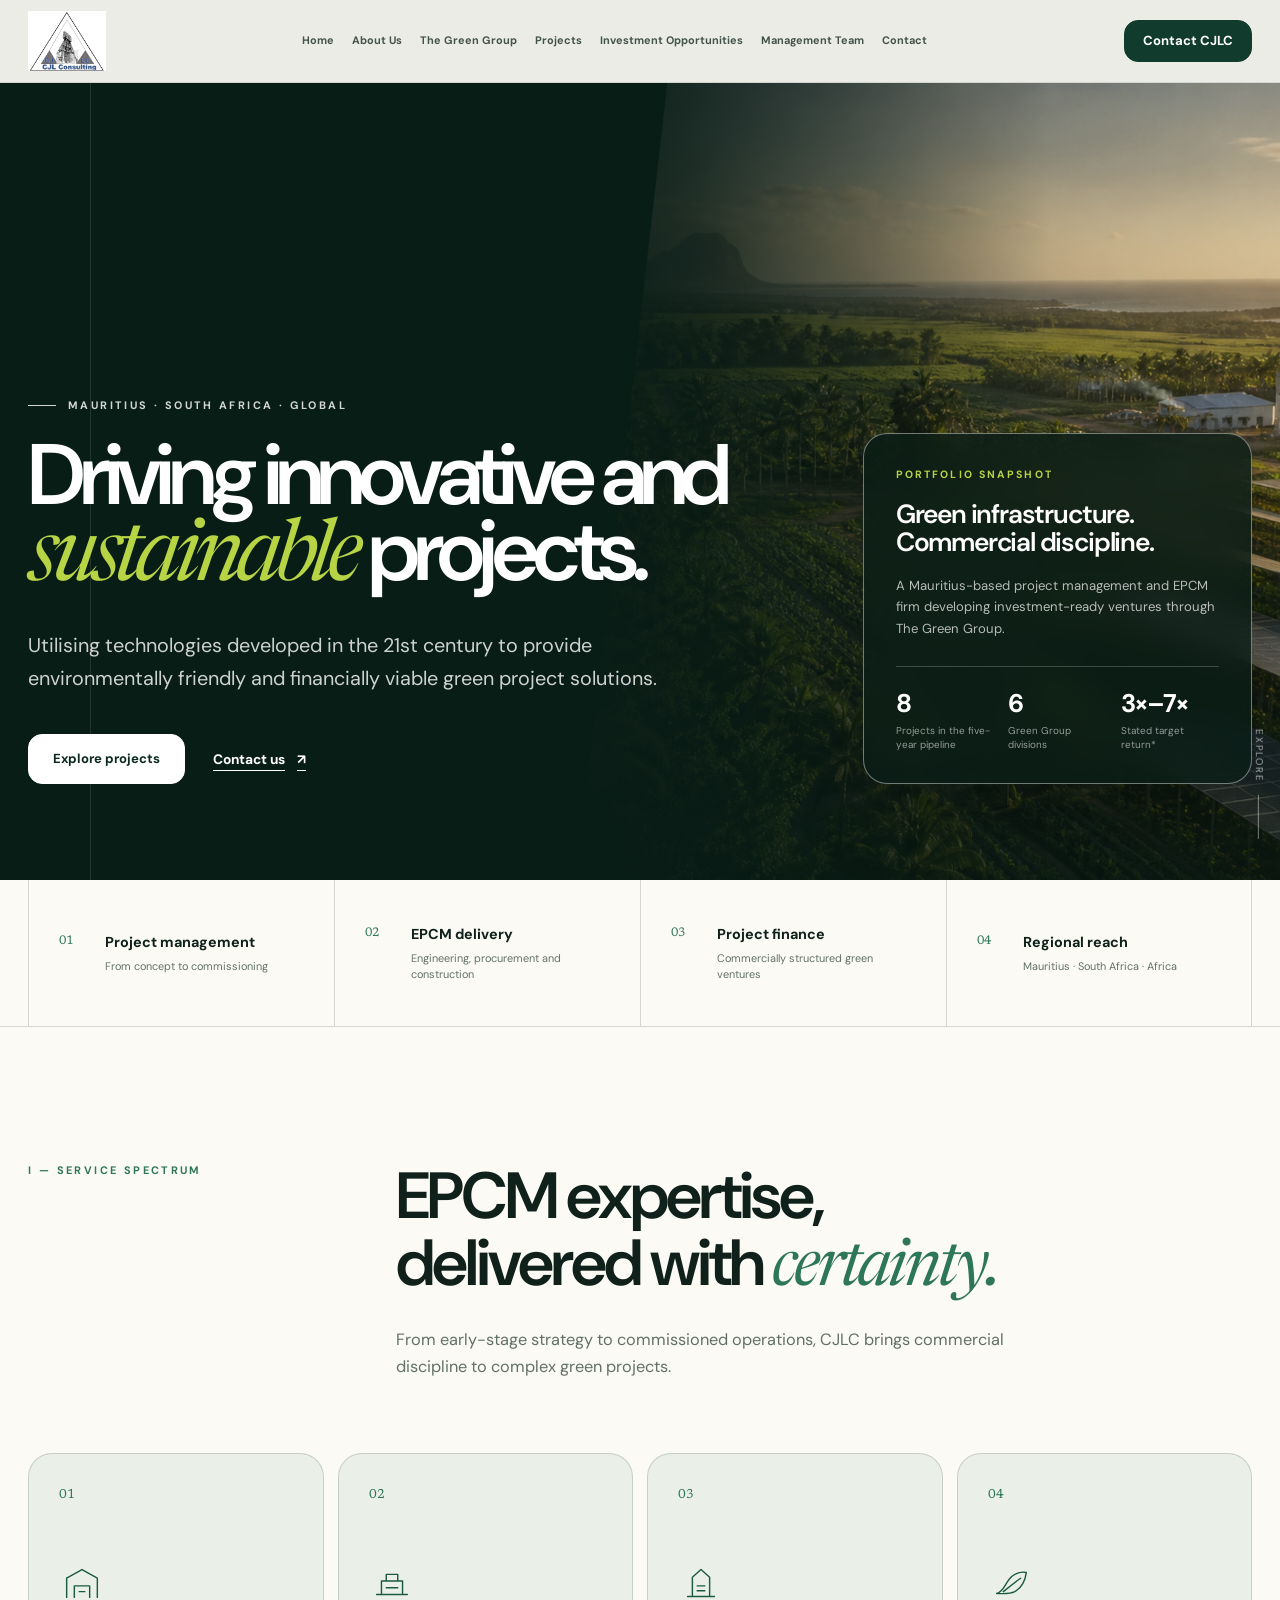
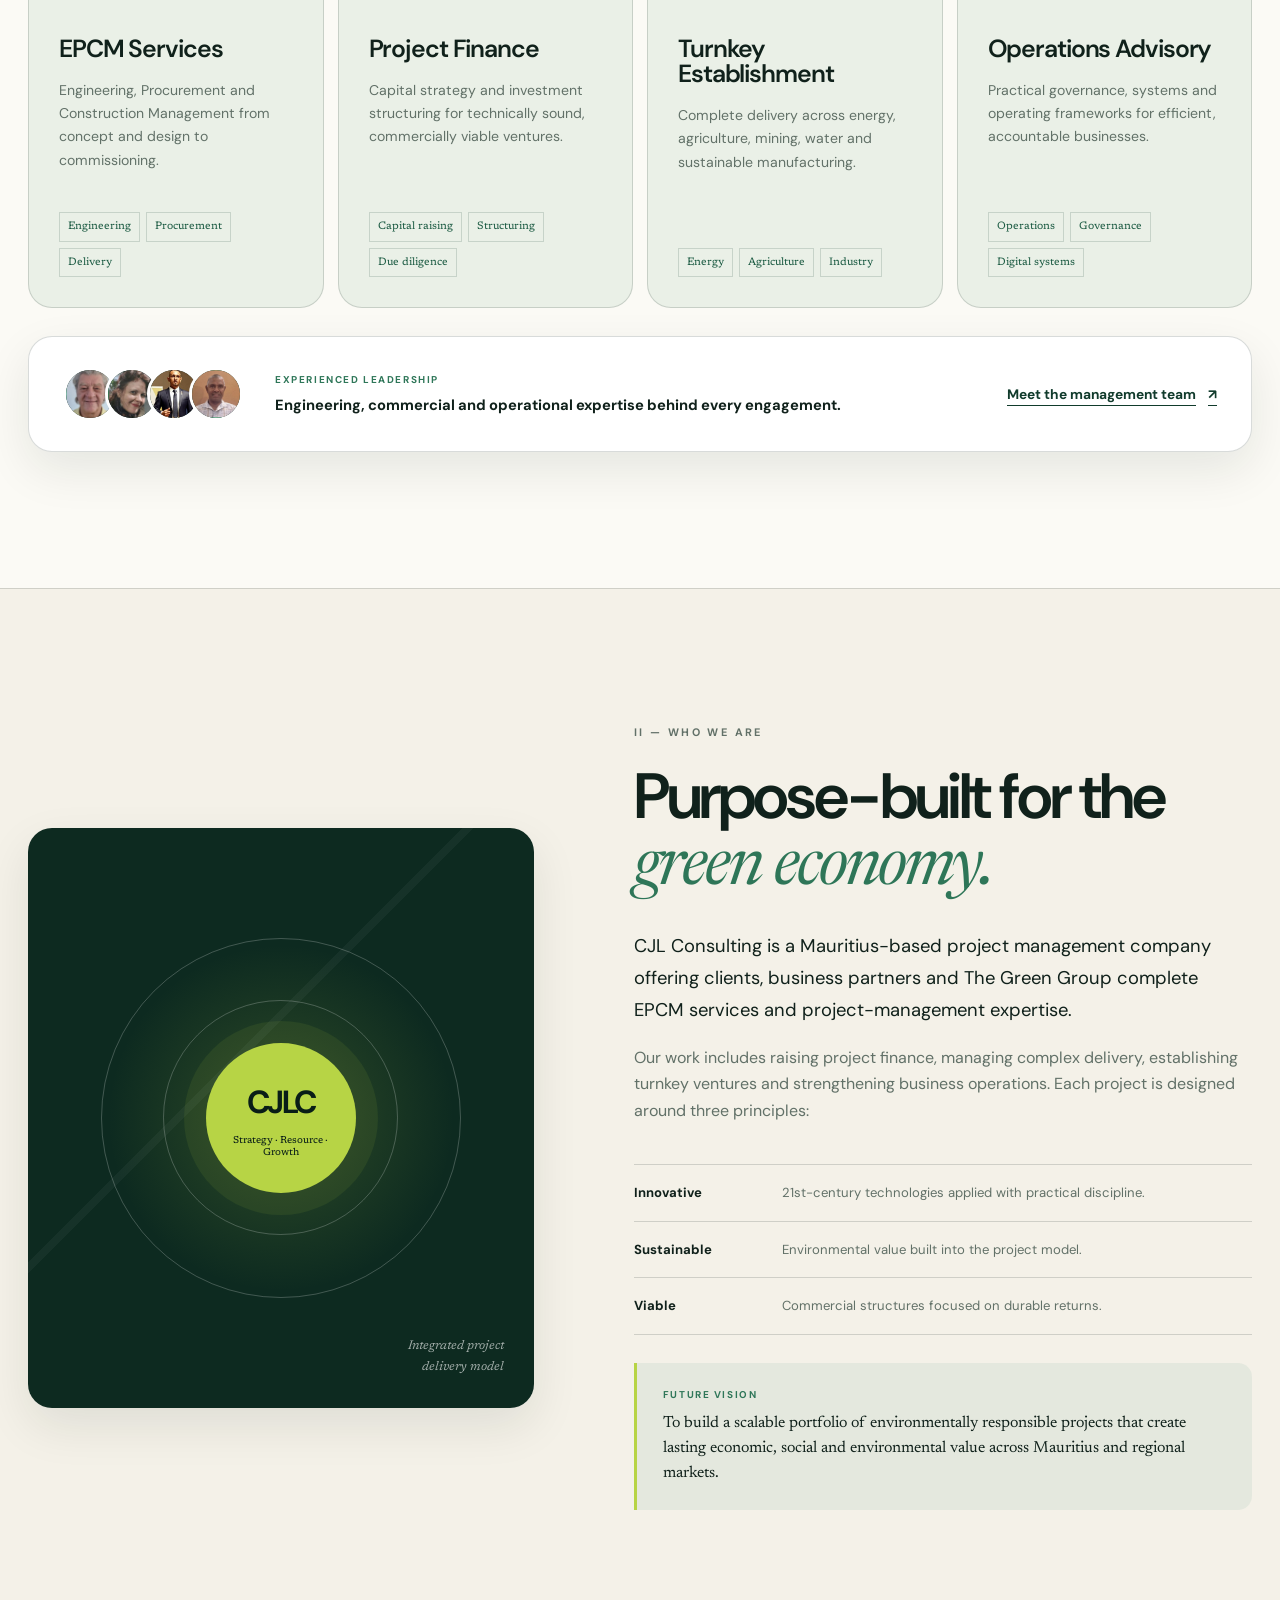
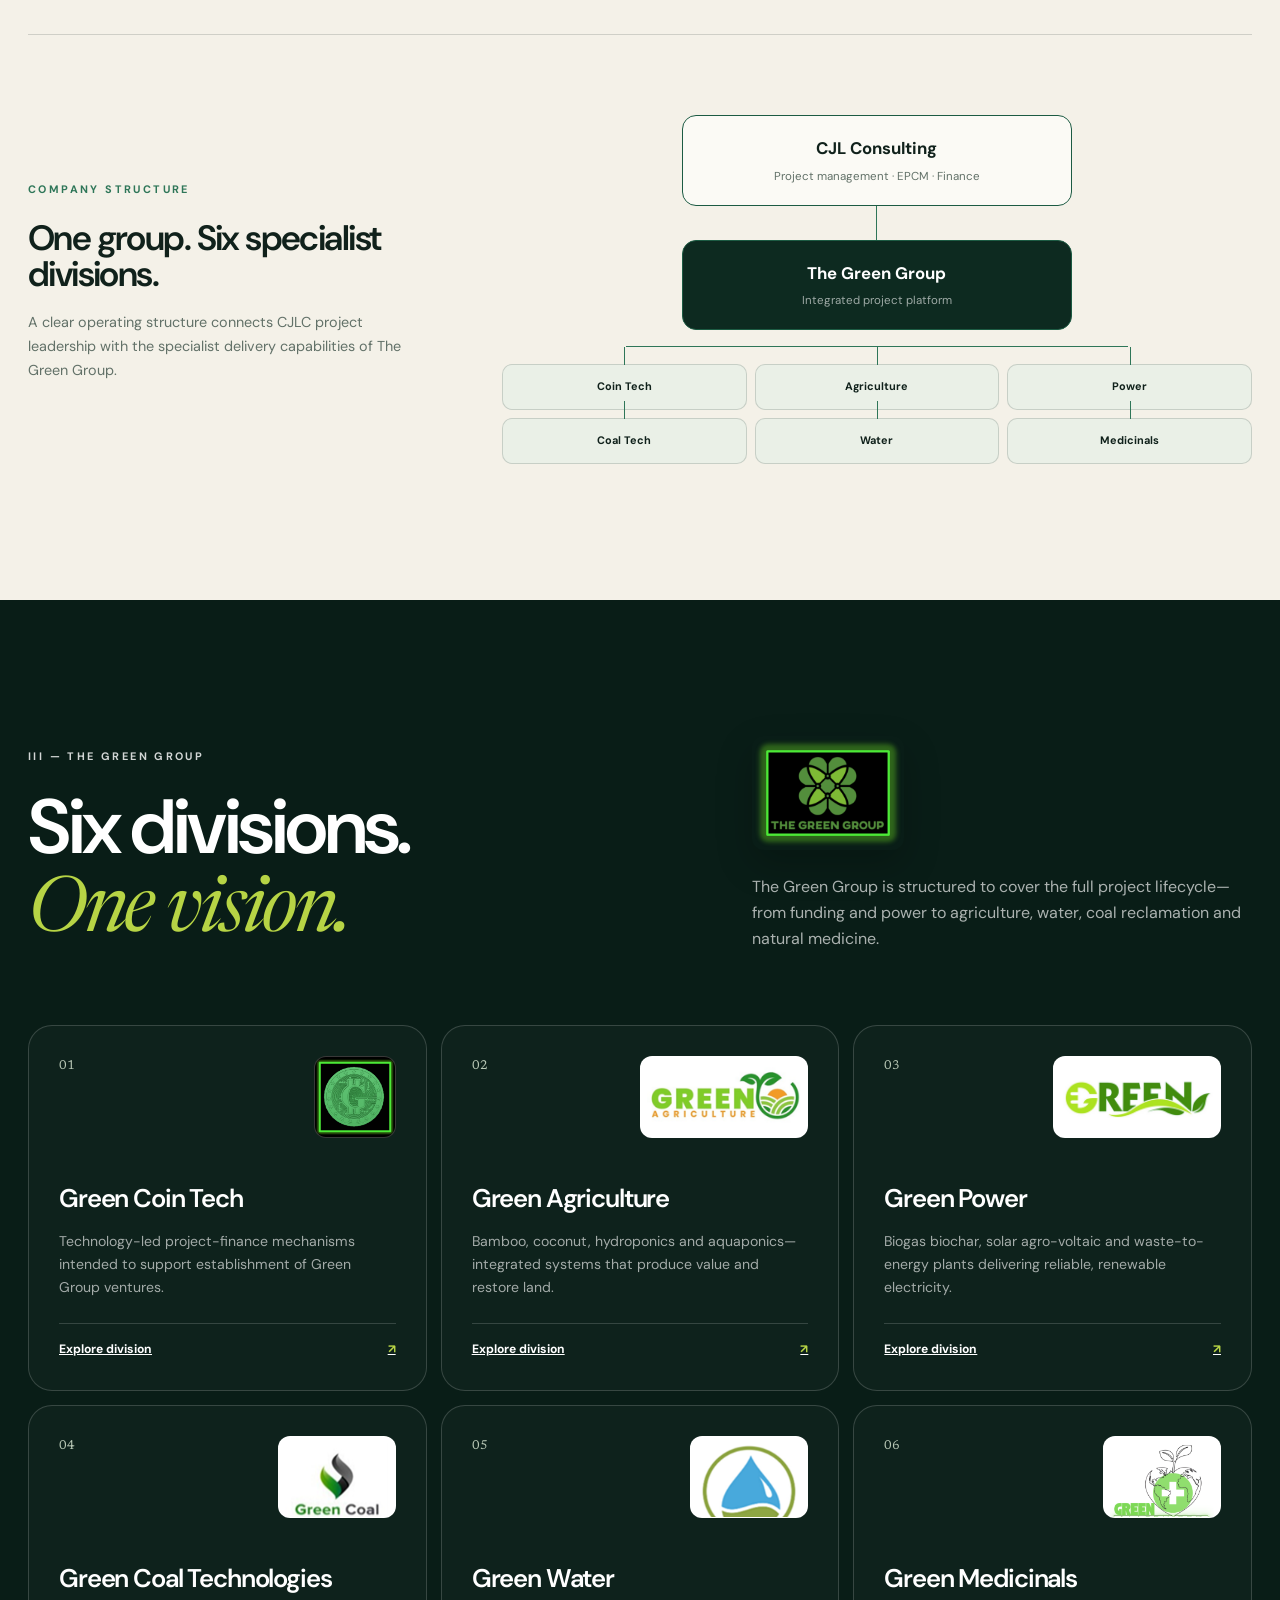
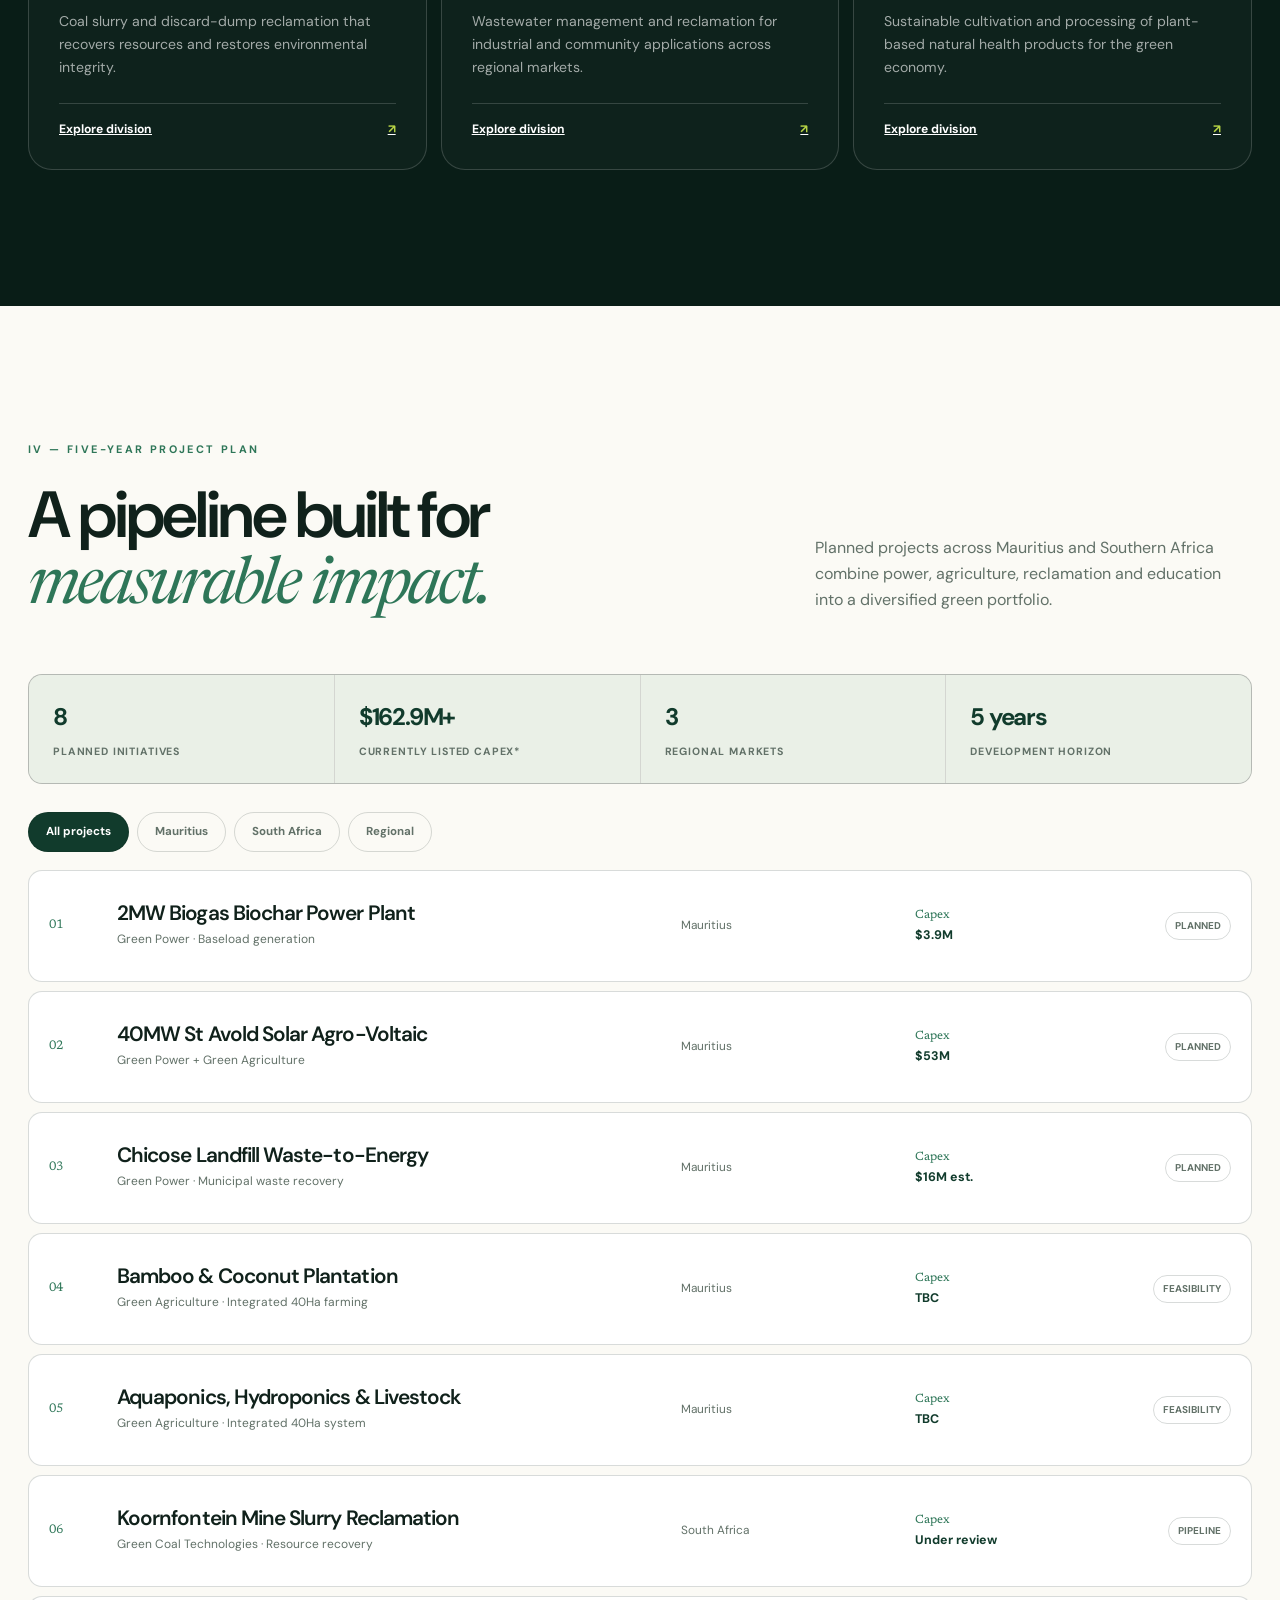
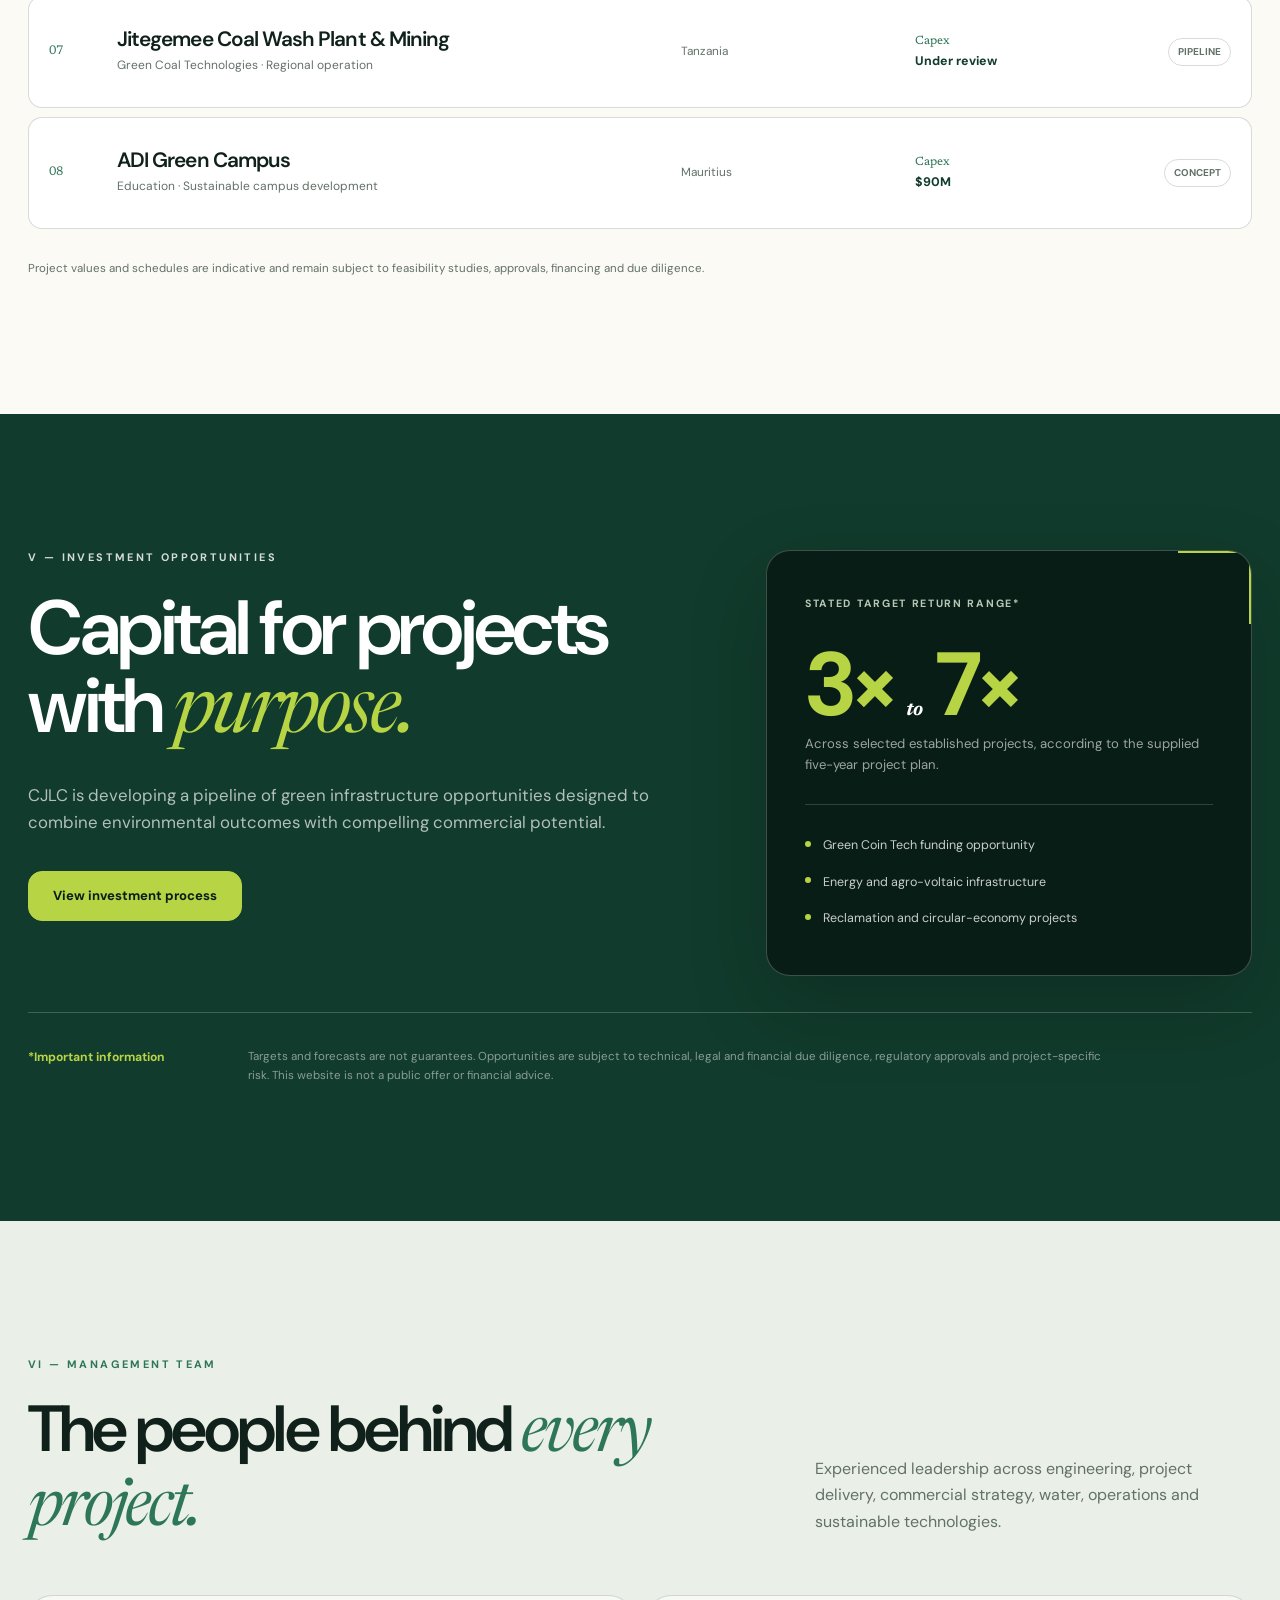
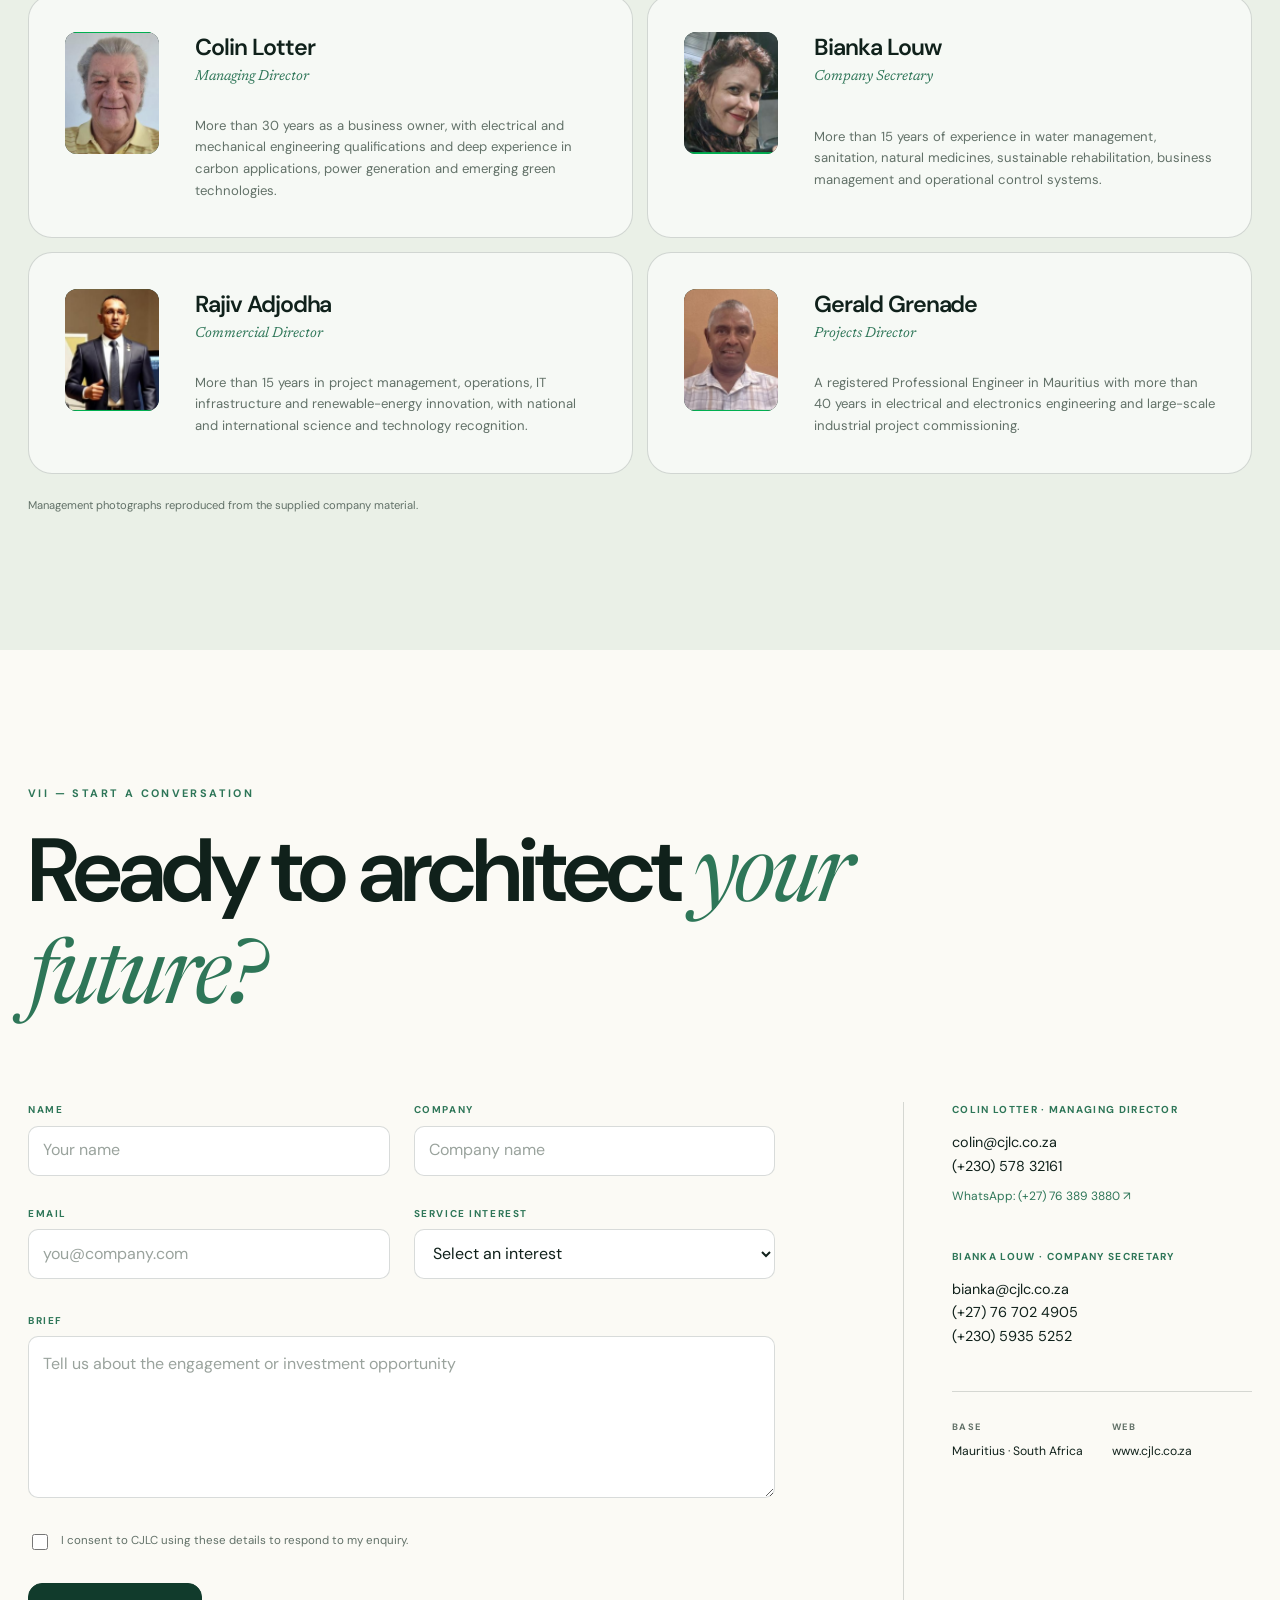
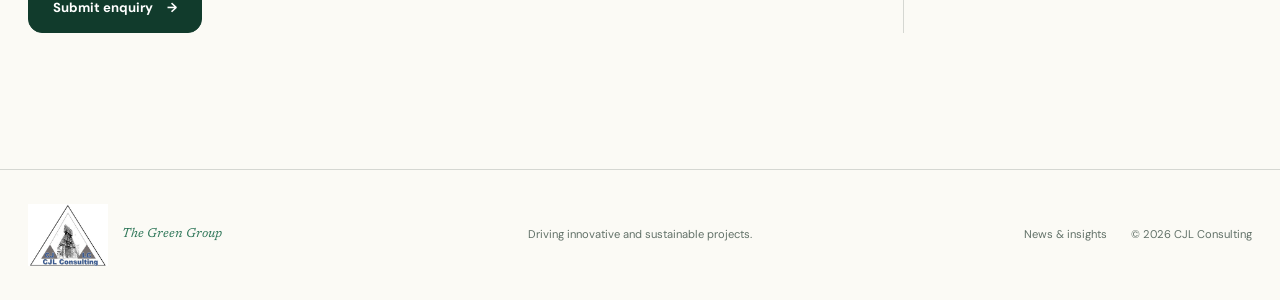
==== commit 11c542c1: "Add files via upload" ====
--- a/index.html
+++ b/index.html
@@ -17,12 +17,12 @@
   <link rel="stylesheet" href="styles.css">
   <script src="script.js" defer></script>
 </head>
-<body>
+<body data-nav="home">
   <a class="skip-link" href="#main-content">Skip to content</a>
 
   <header class="site-header" data-header>
     <div class="container header-inner">
-      <a class="brand" href="#home" aria-label="CJL Consulting home">
+      <a class="brand" href="index.html" aria-label="CJL Consulting home">
         <img class="brand-logo" src="assets/cjlc-consulting-logo.png" alt="">
       </a>
 
@@ -32,16 +32,16 @@
       </button>
 
       <nav class="primary-nav" id="primary-navigation" aria-label="Primary navigation" data-navigation>
-        <a href="#home">Home</a>
-        <a href="#about">About Us</a>
-        <a href="#group">The Green Group</a>
-        <a href="#projects">Projects</a>
-        <a href="#investment">Investment Opportunities</a>
-        <a href="#team">Management Team</a>
-        <a href="#contact">Contact</a>
+        <a href="index.html" data-nav-link="home">Home</a>
+        <a href="about.html" data-nav-link="about">About Us</a>
+        <a href="green-group.html" data-nav-link="group">The Green Group</a>
+        <a href="projects.html" data-nav-link="projects">Projects</a>
+        <a href="investment-opportunities.html" data-nav-link="investment">Investment Opportunities</a>
+        <a href="management-team.html" data-nav-link="team">Management Team</a>
+        <a href="contact.html" data-nav-link="contact">Contact</a>
       </nav>
 
-      <a class="button button-small header-cta" href="#contact">Contact CJLC</a>
+      <a class="button button-small header-cta" href="contact.html">Contact CJLC</a>
     </div>
   </header>
 
@@ -55,8 +55,8 @@
           <h1 id="hero-title">Driving innovative and <em>sustainable</em> projects.</h1>
           <p class="hero-lead">Utilising technologies developed in the 21st century to provide environmentally friendly and financially viable green project solutions.</p>
           <div class="hero-actions">
-            <a class="button button-light" href="#projects">Explore projects</a>
-            <a class="text-link light-link" href="#contact">Contact us <span aria-hidden="true">↗</span></a>
+            <a class="button button-light" href="projects.html">Explore projects</a>
+            <a class="text-link light-link" href="contact.html">Contact us <span aria-hidden="true">↗</span></a>
           </div>
         </div>
 
@@ -135,7 +135,7 @@
             <span>Experienced leadership</span>
             <strong>Engineering, commercial and operational expertise behind every engagement.</strong>
           </div>
-          <a class="text-link" href="#team">Meet the management team <span aria-hidden="true">↗</span></a>
+          <a class="text-link" href="management-team.html">Meet the management team <span aria-hidden="true">↗</span></a>
         </div>
       </div>
     </section>
@@ -194,46 +194,47 @@
             <h2 id="group-title">Six divisions.<br><em>One vision.</em></h2>
           </div>
           <div class="group-summary">
+            <img class="group-brandmark" src="assets/green-group.png" alt="The Green Group logo">
             <p>The Green Group is structured to cover the full project lifecycle—from funding and power to agriculture, water, coal reclamation and natural medicine.</p>
           </div>
         </div>
 
         <div class="division-grid">
           <article class="division-card reveal">
-            <div class="division-top"><span>01</span><svg viewBox="0 0 48 48" aria-hidden="true"><circle cx="24" cy="24" r="15"/><path d="M29 18h-8a4 4 0 0 0 0 8h6a4 4 0 0 1 0 8h-9M24 14v4m0 16v4"/></svg></div>
+            <div class="division-top"><span>01</span><span class="division-mark coin-mark"><img src="assets/green-coin-tech.png" alt="Green Coin Tech logo"></span></div>
             <h3>Green Coin Tech</h3>
             <p>Technology-led project-finance mechanisms intended to support establishment of Green Group ventures.</p>
-            <button class="division-link" type="button" data-division="coin">Explore division <span aria-hidden="true">↗</span></button>
-          </article>
-          <article class="division-card reveal">
-            <div class="division-top"><span>02</span><svg viewBox="0 0 48 48" aria-hidden="true"><path d="M24 40V20M24 28c-8 0-13-4-14-12 8 0 13 4 14 12Zm0-4c8 0 13-4 14-12-8 0-13 4-14 12Z"/><path d="M14 40h20"/></svg></div>
+            <a class="division-link" href="division.html?division=coin">Explore division <span aria-hidden="true">↗</span></a>
+          </article>
+          <article class="division-card reveal">
+            <div class="division-top"><span>02</span><span class="division-mark wide-mark"><img src="assets/green-agriculture.png" alt="Green Agriculture logo"></span></div>
             <h3>Green Agriculture</h3>
             <p>Bamboo, coconut, hydroponics and aquaponics—integrated systems that produce value and restore land.</p>
-            <button class="division-link" type="button" data-division="agriculture">Explore division <span aria-hidden="true">↗</span></button>
-          </article>
-          <article class="division-card reveal">
-            <div class="division-top"><span>03</span><svg viewBox="0 0 48 48" aria-hidden="true"><path d="M27 5 13 27h11l-3 16 14-23H24l3-15Z"/></svg></div>
+            <a class="division-link" href="division.html?division=agriculture">Explore division <span aria-hidden="true">↗</span></a>
+          </article>
+          <article class="division-card reveal">
+            <div class="division-top"><span>03</span><span class="division-mark wide-mark"><img src="assets/green-power.png" alt="Green Power logo"></span></div>
             <h3>Green Power</h3>
             <p>Biogas biochar, solar agro-voltaic and waste-to-energy plants delivering reliable, renewable electricity.</p>
-            <button class="division-link" type="button" data-division="power">Explore division <span aria-hidden="true">↗</span></button>
-          </article>
-          <article class="division-card reveal">
-            <div class="division-top"><span>04</span><svg viewBox="0 0 48 48" aria-hidden="true"><path d="m10 34 7-17 9-6 12 10-3 16H16l-6-3Z"/><path d="m17 17 8 9 13-5M16 37l9-11 10 11"/></svg></div>
+            <a class="division-link" href="division.html?division=power">Explore division <span aria-hidden="true">↗</span></a>
+          </article>
+          <article class="division-card reveal">
+            <div class="division-top"><span>04</span><span class="division-mark"><img src="assets/green-coal-technologies.png" alt="Green Coal Technologies logo"></span></div>
             <h3>Green Coal Technologies</h3>
             <p>Coal slurry and discard-dump reclamation that recovers resources and restores environmental integrity.</p>
-            <button class="division-link" type="button" data-division="coal">Explore division <span aria-hidden="true">↗</span></button>
-          </article>
-          <article class="division-card reveal">
-            <div class="division-top"><span>05</span><svg viewBox="0 0 48 48" aria-hidden="true"><path d="M24 5c6 10 13 17 13 25a13 13 0 0 1-26 0c0-8 7-15 13-25Z"/><path d="M17 31c3 3 8 4 12 1"/></svg></div>
+            <a class="division-link" href="division.html?division=coal">Explore division <span aria-hidden="true">↗</span></a>
+          </article>
+          <article class="division-card reveal">
+            <div class="division-top"><span>05</span><span class="division-mark"><img src="assets/green-water.png" alt="Green Water logo"></span></div>
             <h3>Green Water</h3>
             <p>Wastewater management and reclamation for industrial and community applications across regional markets.</p>
-            <button class="division-link" type="button" data-division="water">Explore division <span aria-hidden="true">↗</span></button>
-          </article>
-          <article class="division-card reveal">
-            <div class="division-top"><span>06</span><svg viewBox="0 0 48 48" aria-hidden="true"><path d="M24 40V19M24 26c-8 0-13-4-14-12 8 0 13 4 14 12Zm0 6c8 0 13-4 14-12-8 0-13 4-14 12Z"/><path d="M20 11h8M24 7v8"/></svg></div>
+            <a class="division-link" href="division.html?division=water">Explore division <span aria-hidden="true">↗</span></a>
+          </article>
+          <article class="division-card reveal">
+            <div class="division-top"><span>06</span><span class="division-mark"><img src="assets/green-medicinals.png" alt="Green Medicinals logo"></span></div>
             <h3>Green Medicinals</h3>
             <p>Sustainable cultivation and processing of plant-based natural health products for the green economy.</p>
-            <button class="division-link" type="button" data-division="medicinals">Explore division <span aria-hidden="true">↗</span></button>
+            <a class="division-link" href="division.html?division=medicinals">Explore division <span aria-hidden="true">↗</span></a>
           </article>
         </div>
       </div>
@@ -264,62 +265,62 @@
         </div>
 
         <div class="project-list" data-project-list>
-          <article class="project-row reveal" data-location="mauritius">
+          <a class="project-row reveal" data-location="mauritius" href="project.html?project=biogas-biochar">
             <span class="project-index">01</span>
             <div><h3>2MW Biogas Biochar Power Plant</h3><p>Green Power · Baseload generation</p></div>
             <span class="project-location">Mauritius</span>
             <span class="project-capex">Capex <strong>$3.9M</strong></span>
             <span class="project-status">Planned</span>
-          </article>
-          <article class="project-row reveal" data-location="mauritius">
+          </a>
+          <a class="project-row reveal" data-location="mauritius" href="project.html?project=st-avold">
             <span class="project-index">02</span>
             <div><h3>40MW St Avold Solar Agro-Voltaic</h3><p>Green Power + Green Agriculture</p></div>
             <span class="project-location">Mauritius</span>
             <span class="project-capex">Capex <strong>$53M</strong></span>
             <span class="project-status">Planned</span>
-          </article>
-          <article class="project-row reveal" data-location="mauritius">
+          </a>
+          <a class="project-row reveal" data-location="mauritius" href="project.html?project=chicose">
             <span class="project-index">03</span>
             <div><h3>Chicose Landfill Waste-to-Energy</h3><p>Green Power · Municipal waste recovery</p></div>
             <span class="project-location">Mauritius</span>
             <span class="project-capex">Capex <strong>$16M est.</strong></span>
             <span class="project-status">Planned</span>
-          </article>
-          <article class="project-row reveal" data-location="mauritius">
+          </a>
+          <a class="project-row reveal" data-location="mauritius" href="project.html?project=bamboo-coconut">
             <span class="project-index">04</span>
             <div><h3>Bamboo & Coconut Plantation</h3><p>Green Agriculture · Integrated 40Ha farming</p></div>
             <span class="project-location">Mauritius</span>
             <span class="project-capex">Capex <strong>TBC</strong></span>
             <span class="project-status">Feasibility</span>
-          </article>
-          <article class="project-row reveal" data-location="mauritius">
+          </a>
+          <a class="project-row reveal" data-location="mauritius" href="project.html?project=aquaponics">
             <span class="project-index">05</span>
             <div><h3>Aquaponics, Hydroponics & Livestock</h3><p>Green Agriculture · Integrated 40Ha system</p></div>
             <span class="project-location">Mauritius</span>
             <span class="project-capex">Capex <strong>TBC</strong></span>
             <span class="project-status">Feasibility</span>
-          </article>
-          <article class="project-row reveal" data-location="south-africa">
+          </a>
+          <a class="project-row reveal" data-location="south-africa" href="project.html?project=koornfontein">
             <span class="project-index">06</span>
             <div><h3>Koornfontein Mine Slurry Reclamation</h3><p>Green Coal Technologies · Resource recovery</p></div>
             <span class="project-location">South Africa</span>
             <span class="project-capex">Capex <strong>Under review</strong></span>
             <span class="project-status">Pipeline</span>
-          </article>
-          <article class="project-row reveal" data-location="regional">
+          </a>
+          <a class="project-row reveal" data-location="regional" href="project.html?project=jitegemee">
             <span class="project-index">07</span>
             <div><h3>Jitegemee Coal Wash Plant & Mining</h3><p>Green Coal Technologies · Regional operation</p></div>
             <span class="project-location">Tanzania</span>
             <span class="project-capex">Capex <strong>Under review</strong></span>
             <span class="project-status">Pipeline</span>
-          </article>
-          <article class="project-row reveal" data-location="mauritius">
+          </a>
+          <a class="project-row reveal" data-location="mauritius" href="project.html?project=adi-campus">
             <span class="project-index">08</span>
             <div><h3>ADI Green Campus</h3><p>Education · Sustainable campus development</p></div>
             <span class="project-location">Mauritius</span>
             <span class="project-capex">Capex <strong>$90M</strong></span>
             <span class="project-status">Concept</span>
-          </article>
+          </a>
         </div>
         <p class="project-note reveal">Project values and schedules are indicative and remain subject to feasibility studies, approvals, financing and due diligence.</p>
       </div>
@@ -331,7 +332,7 @@
           <p class="eyebrow light">V — Investment opportunities</p>
           <h2 id="investment-title">Capital for projects with <em>purpose.</em></h2>
           <p>CJLC is developing a pipeline of green infrastructure opportunities designed to combine environmental outcomes with compelling commercial potential.</p>
-          <a class="button button-accent" href="#contact">Request an investment brief</a>
+          <a class="button button-accent" href="investment-opportunities.html">View investment process</a>
         </div>
         <div class="return-card reveal">
           <span class="return-label">Stated target return range*</span>
@@ -359,22 +360,22 @@
         <div class="team-grid">
           <article class="person-card reveal">
             <svg class="person-avatar person-photo" viewBox="97 22 102 130" preserveAspectRatio="xMidYMid slice" role="img" aria-label="Colin Lotter" focusable="false"><image href="assets/management-team-source.png" width="688" height="653"/></svg>
-            <div class="person-meta"><h3>Colin Lotter</h3><p>Managing Director</p></div>
+            <div class="person-meta"><h3><a href="profile.html?person=colin-lotter">Colin Lotter</a></h3><p>Managing Director</p></div>
             <p>More than 30 years as a business owner, with electrical and mechanical engineering qualifications and deep experience in carbon applications, power generation and emerging green technologies.</p>
           </article>
           <article class="person-card reveal">
             <svg class="person-avatar person-photo" viewBox="459 22 109 128" preserveAspectRatio="xMidYMid slice" role="img" aria-label="Bianka Louw" focusable="false"><image href="assets/management-team-source.png" width="688" height="653"/></svg>
-            <div class="person-meta"><h3>Bianka Louw</h3><p>Company Secretary</p></div>
+            <div class="person-meta"><h3><a href="profile.html?person=bianka-louw">Bianka Louw</a></h3><p>Company Secretary</p></div>
             <p>More than 15 years of experience in water management, sanitation, natural medicines, sustainable rehabilitation, business management and operational control systems.</p>
           </article>
           <article class="person-card reveal">
             <svg class="person-avatar person-photo" viewBox="105 500 95 112" preserveAspectRatio="xMidYMid slice" role="img" aria-label="Rajiv Adjodha" focusable="false"><image href="assets/management-team-source.png" width="688" height="653"/></svg>
-            <div class="person-meta"><h3>Rajiv Adjodha</h3><p>Commercial Director</p></div>
+            <div class="person-meta"><h3><a href="profile.html?person=rajiv-adjodha">Rajiv Adjodha</a></h3><p>Commercial Director</p></div>
             <p>More than 15 years in project management, operations, IT infrastructure and renewable-energy innovation, with national and international science and technology recognition.</p>
           </article>
           <article class="person-card reveal">
             <svg class="person-avatar person-photo" viewBox="449 500 136 112" preserveAspectRatio="xMidYMid slice" role="img" aria-label="Gerald Grenade" focusable="false"><image href="assets/management-team-source.png" width="688" height="653"/></svg>
-            <div class="person-meta"><h3>Gerald Grenade</h3><p>Projects Director</p></div>
+            <div class="person-meta"><h3><a href="profile.html?person=gerald-grenade">Gerald Grenade</a></h3><p>Projects Director</p></div>
             <p>A registered Professional Engineer in Mauritius with more than 40 years in electrical and electronics engineering and large-scale industrial project commissioning.</p>
           </article>
         </div>
@@ -441,14 +442,18 @@
     </section>
   </main>
 
+  <button class="back-to-top" type="button" data-back-to-top aria-label="Back to the top of the page">
+    <span aria-hidden="true">↑</span><small>Top</small>
+  </button>
+
   <footer class="site-footer">
     <div class="container footer-inner">
-      <a class="footer-brand" href="#home">
+      <a class="footer-brand" href="index.html">
         <img class="footer-logo" src="assets/cjlc-consulting-logo.png" alt="CJL Consulting">
         <span>The Green Group</span>
       </a>
       <p>Driving innovative and sustainable projects.</p>
-      <div><a href="#home">Back to top ↑</a><span>© <span data-year>2026</span> CJL Consulting</span></div>
+      <div><a href="news.html">News &amp; insights</a><span>© <span data-year>2026</span> CJL Consulting</span></div>
     </div>
   </footer>
 
--- a/styles.css
+++ b/styles.css
@@ -249,14 +249,19 @@
 .group-heading { display: grid; grid-template-columns: 1fr 0.8fr; align-items: end; gap: 100px; margin-bottom: 72px; }
 .group-heading h2 { margin-bottom: 0; font-size: clamp(3.2rem, 6vw, 6rem); }
 .group-summary { display: flex; flex-direction: column; align-items: flex-start; }
+.group-brandmark { width: 152px; height: auto; margin-bottom: 24px; border-radius: 12px; box-shadow: 0 14px 36px rgba(0,0,0,0.22); }
 .group-summary > p { max-width: 490px; margin-bottom: 0; color: rgba(255,255,255,0.66); }
 .division-grid { display: grid; grid-template-columns: repeat(3, 1fr); gap: 14px; }
 .division-card { min-height: 360px; display: flex; flex-direction: column; padding: 30px; border: 1px solid rgba(255,255,255,0.17); border-radius: var(--radius-large); background: rgba(255,255,255,0.025); transition: background 180ms ease, transform 180ms ease, border-color 180ms ease; }
 .division-card:hover { border-color: rgba(183,212,69,0.5); background: rgba(255,255,255,0.065); transform: translateY(-4px); }
 .division-top { display: flex; align-items: flex-start; justify-content: space-between; }
 .division-top > span { color: var(--sage-300); font-family: var(--serif); font-size: 0.8rem; }
-.division-top svg { width: 44px; height: 44px; fill: none; stroke: var(--lime); stroke-linecap: round; stroke-linejoin: round; stroke-width: 1.5; }
-.division-card h3 { margin: 70px 0 18px; font-size: 1.6rem; }
+.division-mark { width: 118px; height: 82px; display: grid; place-items: center; overflow: hidden; border: 1px solid rgba(255,255,255,0.22); border-radius: 12px; background: var(--white); }
+.division-mark.wide-mark { width: 168px; }
+.division-mark img { width: 100%; height: 100%; padding: 6px; object-fit: contain; }
+.division-mark.coin-mark { width: 82px; background: #000; }
+.division-mark.coin-mark img { padding: 0; }
+.division-card h3 { margin: 48px 0 18px; font-size: 1.6rem; }
 .division-card > p { margin-bottom: 24px; color: rgba(255,255,255,0.62); font-size: 0.88rem; }
 .division-link { width: 100%; display: flex; align-items: center; justify-content: space-between; margin-top: auto; padding: 15px 0 0; border: 0; border-top: 1px solid rgba(255,255,255,0.16); background: transparent; color: var(--white); cursor: pointer; font-size: 0.76rem; font-weight: 700; text-align: left; }
 .division-link span { color: var(--lime); transition: transform 180ms ease; }
@@ -362,6 +367,11 @@
 
 /* Footer and dialog */
 .site-footer { padding: 34px 0; border-top: 1px solid var(--line); background: var(--paper); }
+.back-to-top { position: fixed; z-index: 90; right: 24px; bottom: 24px; width: 58px; height: 58px; display: grid; place-items: center; gap: 0; padding: 7px 0 5px; border: 1px solid rgba(255,255,255,0.36); border-radius: 50%; background: var(--forest-800); color: var(--white); box-shadow: 0 14px 34px rgba(7,24,18,0.26); cursor: pointer; opacity: 0; pointer-events: none; transform: translateY(16px); transition: opacity 180ms ease, transform 180ms ease, background 180ms ease; }
+.back-to-top.visible { opacity: 1; pointer-events: auto; transform: translateY(0); }
+.back-to-top:hover { background: var(--forest-950); transform: translateY(-3px); }
+.back-to-top span { font-size: 1.18rem; line-height: 0.9; }
+.back-to-top small { font-size: 0.55rem; font-weight: 700; letter-spacing: 0.08em; text-transform: uppercase; }
 .footer-inner { display: grid; grid-template-columns: 1fr auto 1fr; align-items: center; gap: 24px; color: var(--muted); font-size: 0.7rem; }
 .footer-brand { display: inline-flex; align-items: center; gap: 14px; color: var(--ink); font-weight: 700; text-decoration: none; }
 .footer-logo { width: auto; height: 62px; object-fit: contain; background: var(--white); }
@@ -386,6 +396,118 @@
 .thanks-card .brand { margin-bottom: 70px; }
 .thanks-card h1 { max-width: 560px; margin-bottom: 24px; font-size: clamp(3rem, 7vw, 5.5rem); }
 .thanks-card > p:not(.eyebrow) { max-width: 560px; margin-bottom: 34px; color: var(--muted); }
+
+/* Interior pages */
+.inner-page main { padding-top: 82px; }
+.inner-page .site-header { background: rgba(251,250,245,0.98); }
+.inner-page .primary-nav a[aria-current="page"] { color: var(--forest-900); }
+.inner-page .primary-nav a[aria-current="page"]::after { transform: scaleX(1); }
+.breadcrumb { display: flex; flex-wrap: wrap; align-items: center; gap: 9px; margin-bottom: 28px; color: rgba(255,255,255,0.62); font-size: 0.7rem; }
+.breadcrumb a { color: inherit; text-underline-offset: 4px; }
+.breadcrumb span { color: rgba(255,255,255,0.34); }
+.page-hero { position: relative; min-height: 620px; display: flex; align-items: flex-end; overflow: hidden; padding: 118px 0 86px; background: var(--forest-950); color: var(--white); }
+.page-hero::before { content: ""; position: absolute; inset: 0; background: radial-gradient(circle at 82% 24%, rgba(183,212,69,0.15), transparent 28%), linear-gradient(115deg, transparent 64%, rgba(255,255,255,0.045) 64% 64.2%, transparent 64.2%); }
+.page-hero::after { content: ""; position: absolute; right: -160px; bottom: -330px; width: 660px; height: 660px; border: 1px solid rgba(255,255,255,0.1); border-radius: 50%; box-shadow: 0 0 0 88px rgba(255,255,255,0.025), 0 0 0 176px rgba(255,255,255,0.018); }
+.page-hero-inner { position: relative; z-index: 1; width: var(--container); margin-inline: auto; display: grid; grid-template-columns: minmax(0, 1fr) minmax(260px, 0.42fr); align-items: end; gap: 70px; }
+.page-hero-copy { max-width: 850px; }
+.page-hero h1 { margin-bottom: 28px; font-size: clamp(3.7rem, 7vw, 7.1rem); line-height: 0.9; letter-spacing: -0.07em; }
+.page-hero h1 em { color: var(--lime); }
+.page-hero-lead { max-width: 760px; margin-bottom: 0; color: rgba(255,255,255,0.72); font-size: clamp(1rem, 1.4vw, 1.18rem); }
+.page-hero-aside { justify-self: end; width: min(100%, 330px); padding: 30px; border: 1px solid rgba(255,255,255,0.22); border-radius: var(--radius-large); background: rgba(13,42,32,0.66); backdrop-filter: blur(12px); }
+.page-hero-aside img { width: 100%; height: 126px; padding: 10px; border-radius: 12px; background: var(--white); object-fit: contain; }
+.page-hero-aside.dark-logo img { background: #000; }
+.page-hero-aside p { margin: 20px 0 0; color: rgba(255,255,255,0.68); font-size: 0.77rem; }
+.page-hero-meta { display: grid; gap: 0; border-top: 1px solid rgba(255,255,255,0.18); }
+.page-hero-meta div { display: grid; grid-template-columns: 110px 1fr; gap: 18px; padding: 15px 0; border-bottom: 1px solid rgba(255,255,255,0.14); }
+.page-hero-meta span { color: rgba(255,255,255,0.48); font-size: 0.65rem; font-weight: 700; letter-spacing: 0.12em; text-transform: uppercase; }
+.page-hero-meta strong { color: var(--white); font-size: 0.78rem; }
+.page-hero.page-hero-short { min-height: 520px; }
+.page-section { padding: 110px 0; }
+.page-section.sage { background: var(--sage-100); }
+.page-section.dark { background: var(--forest-800); color: var(--white); }
+.page-section.dark em { color: var(--lime); }
+.page-section-header { display: grid; grid-template-columns: 0.55fr 1fr; gap: 80px; margin-bottom: 62px; }
+.page-section-header h2 { max-width: 820px; margin-bottom: 0; font-size: clamp(2.8rem, 5.5vw, 5.2rem); }
+.page-section-header > div > p:not(.eyebrow), .page-section-header > p { max-width: 680px; margin: 0; color: var(--muted); }
+.dark .page-section-header > div > p:not(.eyebrow), .dark .page-section-header > p { color: rgba(255,255,255,0.62); }
+.intro-grid { display: grid; grid-template-columns: 0.86fr 1.14fr; gap: 80px; align-items: start; }
+.intro-statement { font-family: var(--serif); font-size: clamp(2rem, 3.6vw, 3.7rem); line-height: 1.06; letter-spacing: -0.04em; }
+.intro-copy { color: var(--muted); font-size: 1rem; }
+.intro-copy > p:first-child { color: var(--ink); font-size: 1.18rem; }
+.fact-strip { display: grid; grid-template-columns: repeat(3, 1fr); margin-top: 50px; border-top: 1px solid var(--line); border-bottom: 1px solid var(--line); }
+.fact-strip > div { min-height: 128px; padding: 28px; border-right: 1px solid var(--line); }
+.fact-strip > div:first-child { border-left: 1px solid var(--line); }
+.fact-strip strong { display: block; margin-bottom: 7px; color: var(--forest-800); font-size: 1.18rem; }
+.fact-strip span { color: var(--muted); font-size: 0.72rem; }
+.content-card-grid { display: grid; grid-template-columns: repeat(3, 1fr); gap: 14px; }
+.content-card { min-height: 290px; padding: 34px; border: 1px solid var(--line); border-radius: var(--radius-large); background: var(--white); }
+.content-card-number { display: block; margin-bottom: 58px; color: var(--forest-600); font-family: var(--serif); font-size: 0.8rem; }
+.content-card h3 { margin-bottom: 16px; font-size: 1.55rem; }
+.content-card p { margin-bottom: 0; color: var(--muted); font-size: 0.82rem; }
+.dark .content-card { border-color: rgba(255,255,255,0.16); background: rgba(9,29,23,0.4); }
+.dark .content-card-number { color: var(--lime); }
+.dark .content-card h3 { color: var(--white); }
+.dark .content-card p { color: rgba(255,255,255,0.58); }
+.process-grid { display: grid; grid-template-columns: repeat(5, 1fr); border-top: 1px solid var(--line); border-bottom: 1px solid var(--line); }
+.process-step { position: relative; min-height: 190px; padding: 30px 24px; border-right: 1px solid var(--line); }
+.process-step:first-child { border-left: 1px solid var(--line); }
+.process-step span { color: var(--forest-600); font-family: var(--serif); font-size: 0.75rem; }
+.process-step h3 { margin: 42px 0 8px; font-size: 1.12rem; }
+.process-step p { margin-bottom: 0; color: var(--muted); font-size: 0.7rem; }
+.link-card-grid { display: grid; grid-template-columns: repeat(3, 1fr); gap: 14px; }
+.link-card { min-height: 220px; display: flex; flex-direction: column; justify-content: space-between; padding: 30px; border: 1px solid var(--line); border-radius: var(--radius); background: var(--paper); text-decoration: none; transition: transform 180ms ease, background 180ms ease, box-shadow 180ms ease; }
+.link-card:hover { background: var(--white); transform: translateY(-4px); box-shadow: var(--shadow-soft); }
+.link-card small { color: var(--forest-600); font-size: 0.64rem; font-weight: 700; letter-spacing: 0.15em; text-transform: uppercase; }
+.link-card h3 { margin: 26px 0 12px; font-size: 1.55rem; }
+.link-card p { margin: 0; color: var(--muted); font-size: 0.76rem; }
+.link-card > span { align-self: flex-end; color: var(--forest-600); }
+.page-cta { padding: 88px 0; background: var(--lime); color: var(--forest-950); }
+.page-cta-inner { display: grid; grid-template-columns: 1fr auto; align-items: center; gap: 50px; }
+.page-cta h2 { max-width: 780px; margin: 0; font-size: clamp(2.5rem, 5vw, 4.8rem); }
+.page-cta .button { white-space: nowrap; }
+.division-directory { display: grid; grid-template-columns: repeat(2, 1fr); gap: 14px; }
+.division-directory-card { min-height: 250px; display: grid; grid-template-columns: 1fr 150px; gap: 24px; padding: 34px; border: 1px solid var(--line); border-radius: var(--radius-large); background: var(--white); text-decoration: none; transition: transform 180ms ease, box-shadow 180ms ease; }
+.division-directory-card:hover { transform: translateY(-4px); box-shadow: var(--shadow-soft); }
+.division-directory-card img { align-self: start; width: 150px; height: 90px; padding: 8px; border-radius: 10px; background: var(--paper); object-fit: contain; }
+.division-directory-card.coin img { width: 90px; justify-self: end; padding: 0; background: #000; }
+.division-directory-card h3 { margin: 34px 0 12px; font-size: 1.65rem; }
+.division-directory-card p { margin: 0; color: var(--muted); font-size: 0.78rem; }
+.division-directory-card span { color: var(--forest-600); font-size: 0.68rem; }
+.project-row { color: inherit; text-decoration: none; }
+.project-detail-summary { display: grid; grid-template-columns: 1fr 0.7fr; gap: 80px; }
+.project-detail-summary h2 { font-size: clamp(2.7rem, 5vw, 4.8rem); }
+.project-detail-summary > div > p { color: var(--muted); font-size: 1.02rem; }
+.detail-list { margin: 0; padding: 0; border-top: 1px solid var(--line); list-style: none; }
+.detail-list li { position: relative; padding: 20px 12px 20px 36px; border-bottom: 1px solid var(--line); color: var(--muted); }
+.detail-list li::before { content: ""; position: absolute; top: 29px; left: 10px; width: 7px; height: 7px; border-radius: 50%; background: var(--lime); }
+.notice-panel { padding: 26px 30px; border-left: 3px solid var(--lime); background: var(--sage-100); }
+.notice-panel strong { display: block; margin-bottom: 7px; color: var(--forest-800); font-size: 0.76rem; }
+.notice-panel p { margin: 0; color: var(--muted); font-size: 0.72rem; }
+.profile-layout { display: grid; grid-template-columns: 330px 1fr; gap: 86px; align-items: start; }
+.profile-photo { width: 100%; height: 410px; border-radius: var(--radius-large); background: var(--forest-800); box-shadow: var(--shadow-soft); }
+.profile-copy h2 { margin-bottom: 26px; font-size: clamp(2.7rem, 5vw, 5rem); }
+.profile-copy > p { max-width: 760px; color: var(--muted); font-size: 1rem; }
+.profile-strengths { display: grid; grid-template-columns: repeat(2, 1fr); gap: 10px; margin-top: 36px; }
+.profile-strengths span { padding: 14px 16px; border: 1px solid var(--line); border-radius: 10px; color: var(--forest-700); font-size: 0.74rem; font-weight: 700; }
+.structure-page-map { max-width: 1050px; margin: 0 auto; }
+.structure-page-map .structure-node { min-height: 105px; }
+.structure-page-map .structure-branches { margin-top: 34px; }
+.structure-responsibilities { display: grid; grid-template-columns: 0.7fr 1fr; gap: 70px; margin-top: 70px; }
+.responsibility-list { display: grid; gap: 10px; }
+.responsibility-list div { padding: 22px; border: 1px solid var(--line); border-radius: 12px; background: var(--white); }
+.responsibility-list strong { display: block; margin-bottom: 5px; }
+.responsibility-list span { color: var(--muted); font-size: 0.76rem; }
+.news-grid { display: grid; grid-template-columns: 1.2fr 0.8fr 0.8fr; gap: 14px; }
+.news-card { min-height: 330px; display: flex; flex-direction: column; justify-content: flex-end; padding: 34px; border: 1px solid var(--line); border-radius: var(--radius-large); background: var(--white); }
+.news-card:first-child { min-height: 440px; background: var(--forest-800); color: var(--white); }
+.news-card small { margin-bottom: auto; color: var(--forest-600); font-size: 0.64rem; font-weight: 700; letter-spacing: 0.15em; text-transform: uppercase; }
+.news-card:first-child small { color: var(--lime); }
+.news-card h3 { margin: 28px 0 12px; font-size: 1.7rem; }
+.news-card:first-child h3 { font-size: 2.4rem; }
+.news-card p { margin: 0; color: var(--muted); font-size: 0.78rem; }
+.news-card:first-child p { color: rgba(255,255,255,0.62); }
+.person-meta a { text-decoration: none; }
+.person-meta a:hover { text-decoration: underline; text-underline-offset: 5px; }
 
 /* Reveal enhancement */
 .js .reveal { opacity: 0; transform: translateY(22px); transition: opacity 650ms ease, transform 650ms ease; }
@@ -454,6 +576,18 @@
   .contact-base { grid-column: 1 / -1; }
   .footer-inner { grid-template-columns: 1fr auto; }
   .footer-inner p { display: none; }
+  .page-hero-inner, .page-section-header, .intro-grid, .project-detail-summary, .structure-responsibilities { grid-template-columns: 1fr; }
+  .page-hero-inner { gap: 42px; }
+  .page-hero-aside { justify-self: start; }
+  .page-section-header, .intro-grid, .project-detail-summary, .structure-responsibilities { gap: 32px; }
+  .content-card-grid, .link-card-grid { grid-template-columns: repeat(2, 1fr); }
+  .process-grid { grid-template-columns: repeat(3, 1fr); }
+  .process-step:nth-child(4) { border-left: 1px solid var(--line); }
+  .division-directory { grid-template-columns: 1fr; }
+  .profile-layout { grid-template-columns: 260px 1fr; gap: 50px; }
+  .profile-photo { height: 340px; }
+  .news-grid { grid-template-columns: 1fr 1fr; }
+  .news-card:first-child { grid-column: 1 / -1; }
 }
 
 @media (max-width: 600px) {
@@ -494,7 +628,10 @@
   .group-heading h2, .investment-copy h2 { font-size: clamp(3rem, 14vw, 5rem); }
   .division-grid { grid-template-columns: 1fr; }
   .division-card { min-height: 330px; }
-  .division-card h3 { margin-top: 48px; }
+  .division-card h3 { margin-top: 38px; }
+  .division-mark { width: 108px; height: 76px; }
+  .division-mark.wide-mark { width: 152px; }
+  .division-mark.coin-mark { width: 76px; }
   .project-toolbar { display: grid; grid-template-columns: 1fr 1fr; }
   .pipeline-summary { grid-template-columns: repeat(2, 1fr); }
   .pipeline-summary > div { min-height: 98px; padding: 18px; }
@@ -513,9 +650,33 @@
   .contact-base { grid-column: auto; }
   .footer-inner { grid-template-columns: 1fr; text-align: center; }
   .footer-inner > div { justify-content: center; }
+  .back-to-top { right: 16px; bottom: 16px; width: 54px; height: 54px; }
   .division-dialog { padding: 50px 24px 30px; }
   .dialog-columns { grid-template-columns: 1fr; }
   .thanks-card { padding: 42px 24px; }
+  .inner-page main { padding-top: 68px; }
+  .page-hero { min-height: 560px; padding: 90px 0 64px; }
+  .page-hero.page-hero-short { min-height: 500px; }
+  .page-hero h1 { font-size: clamp(3.15rem, 15vw, 5rem); }
+  .page-hero-aside { width: 100%; padding: 22px; }
+  .page-hero-aside img { height: 104px; }
+  .page-section { padding: 76px 0; }
+  .page-section-header { margin-bottom: 42px; }
+  .page-section-header h2 { font-size: clamp(2.55rem, 13vw, 4.2rem); }
+  .fact-strip, .content-card-grid, .link-card-grid, .process-grid, .profile-strengths, .news-grid { grid-template-columns: 1fr; }
+  .fact-strip > div { min-height: 100px; border-left: 1px solid var(--line); border-bottom: 1px solid var(--line); }
+  .content-card { min-height: 240px; padding: 28px 24px; }
+  .content-card-number { margin-bottom: 40px; }
+  .process-step, .process-step:nth-child(4) { min-height: 150px; border-left: 1px solid var(--line); border-bottom: 1px solid var(--line); }
+  .process-step h3 { margin-top: 24px; }
+  .page-cta-inner { grid-template-columns: 1fr; }
+  .division-directory-card { grid-template-columns: 1fr 105px; padding: 25px; }
+  .division-directory-card img { width: 105px; height: 72px; }
+  .division-directory-card h3 { margin-top: 24px; font-size: 1.45rem; }
+  .profile-layout { grid-template-columns: 1fr; }
+  .profile-photo { width: min(280px, 100%); height: 350px; }
+  .news-card:first-child { grid-column: auto; min-height: 370px; }
+  .news-card:first-child h3 { font-size: 2rem; }
 }
 
 @media (prefers-reduced-motion: reduce) {
